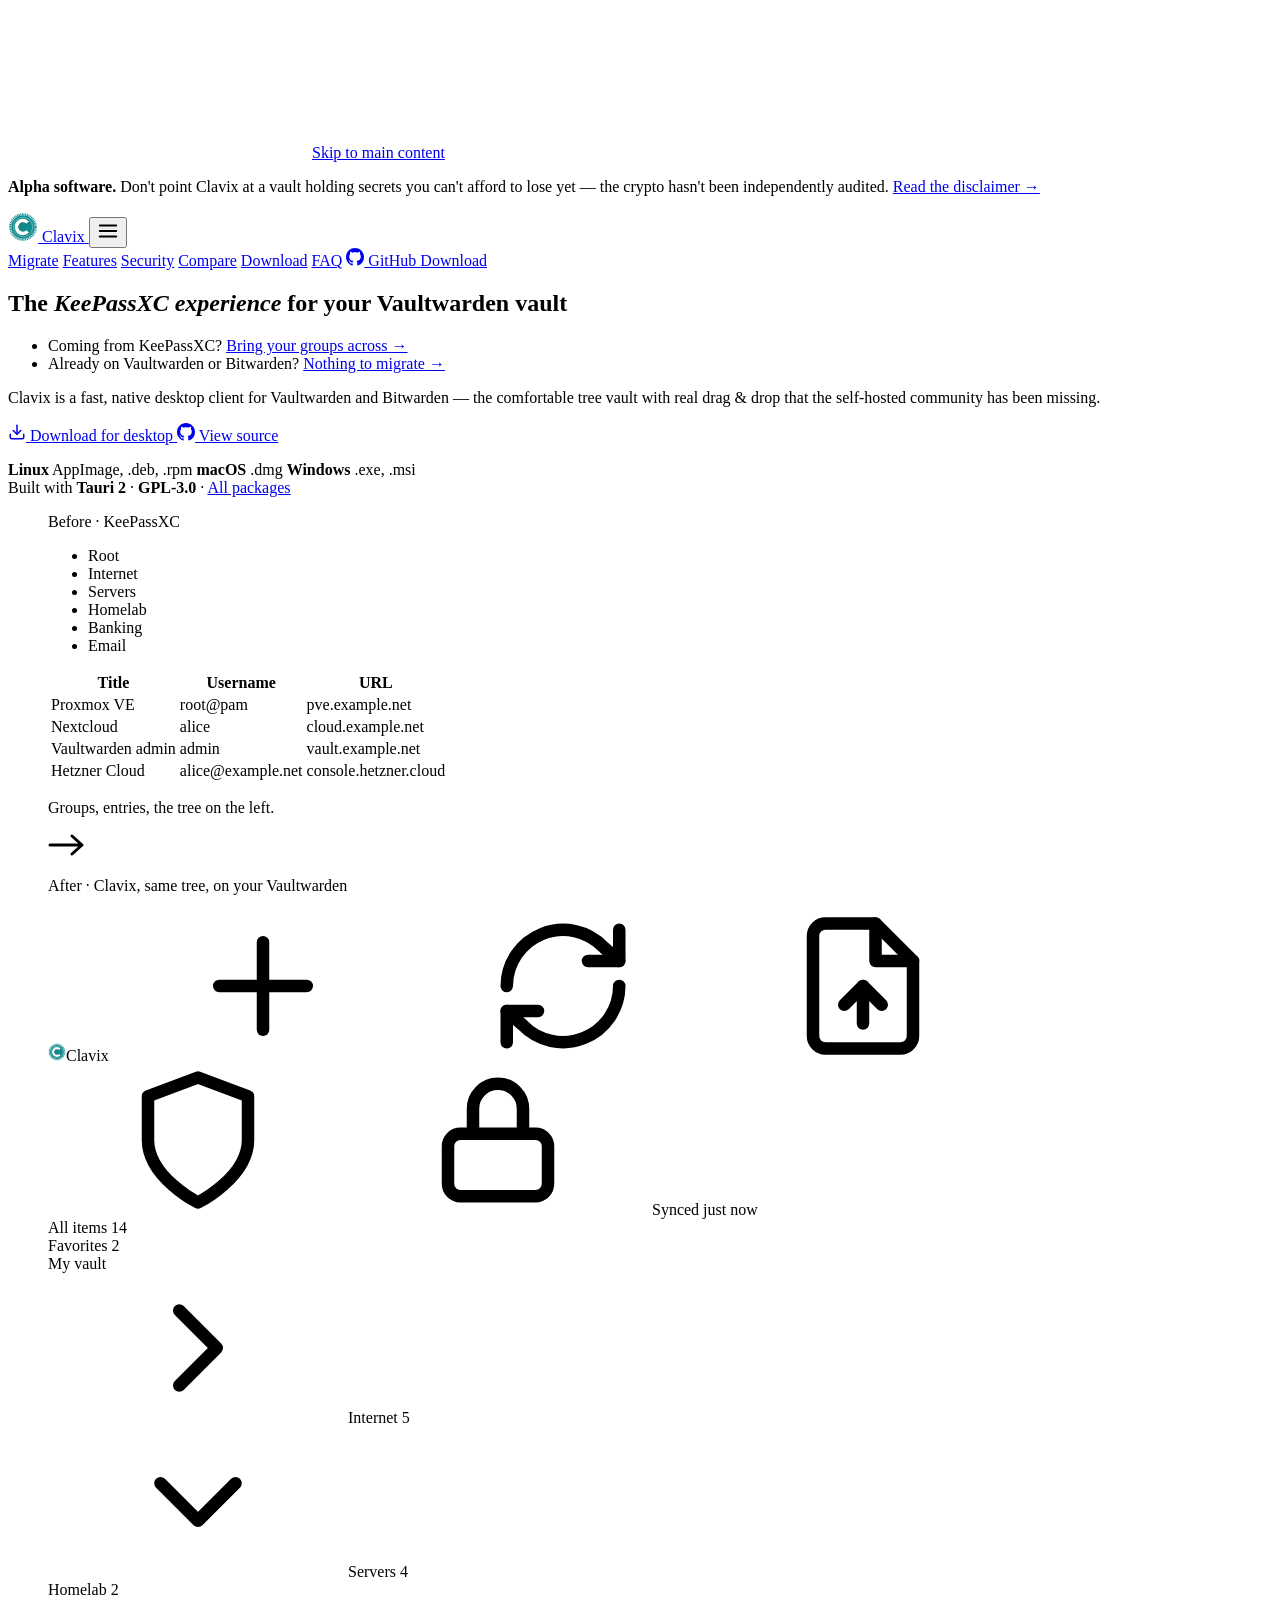
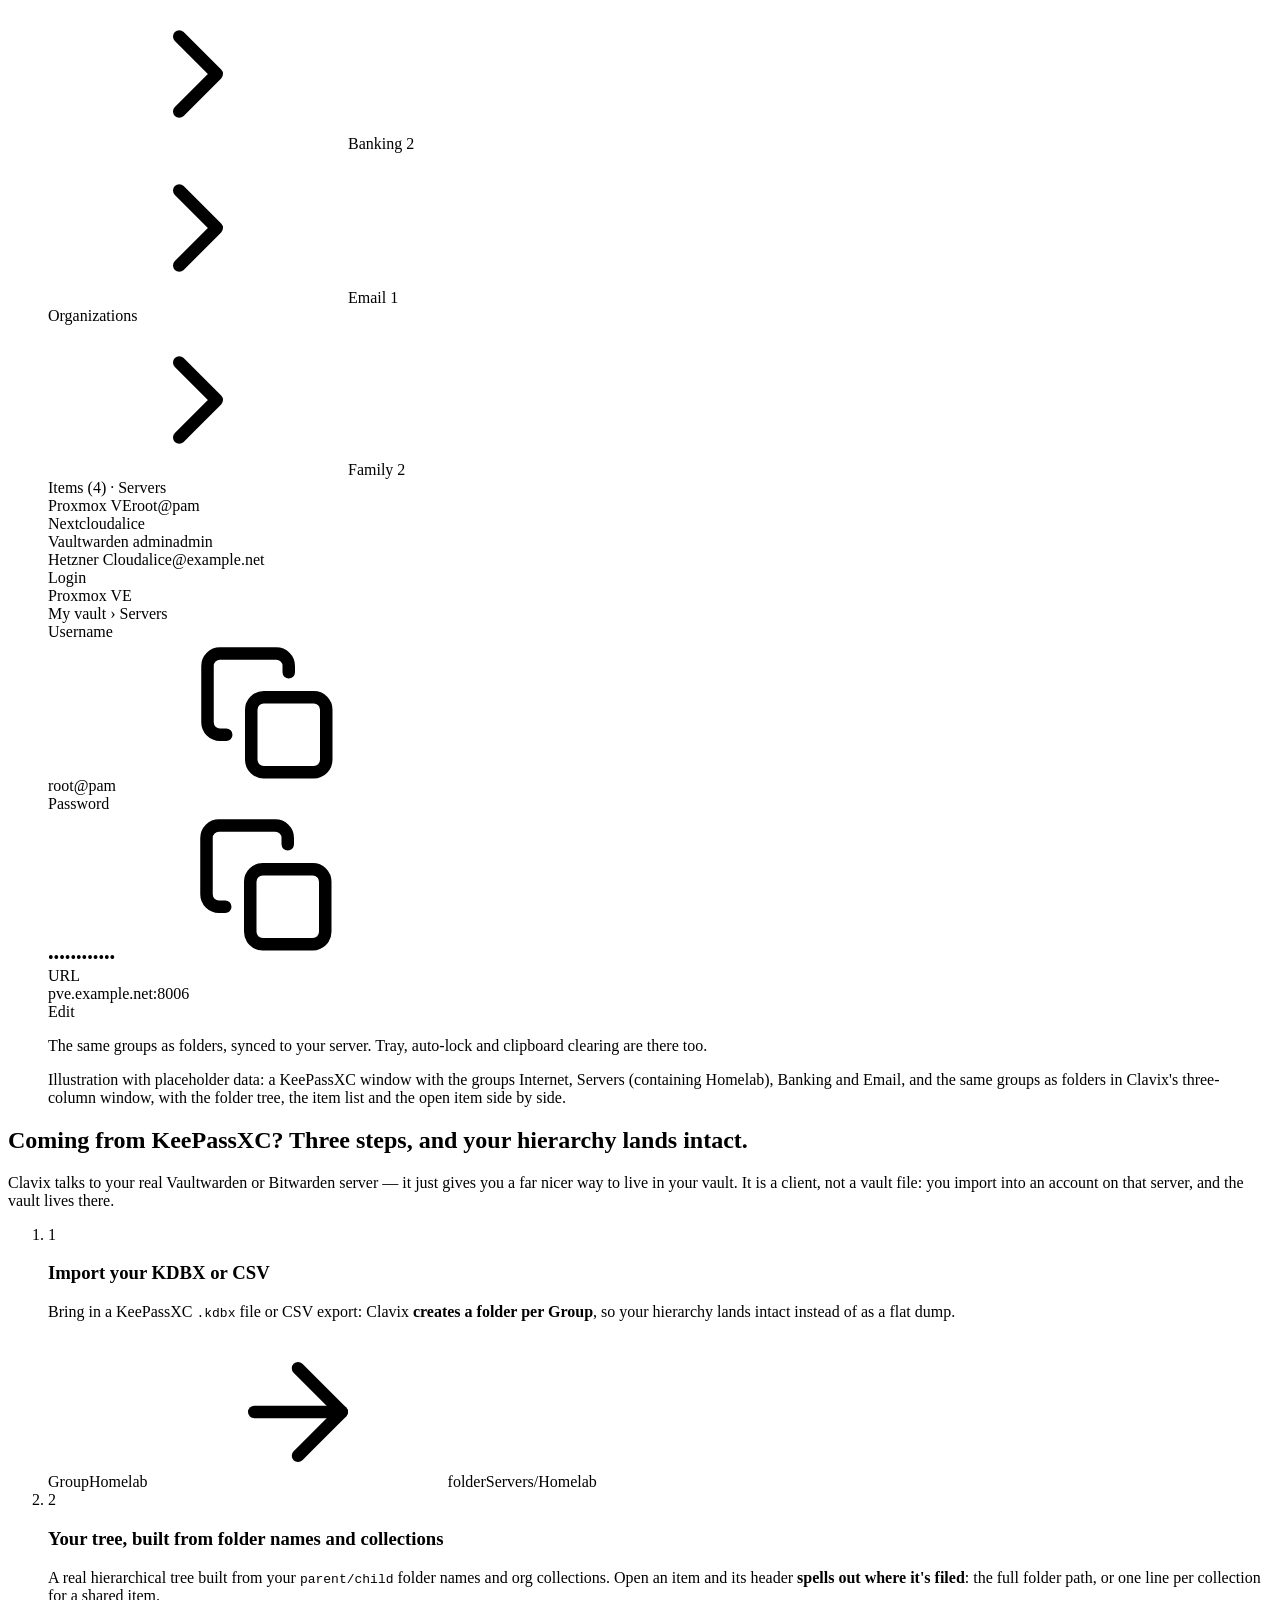
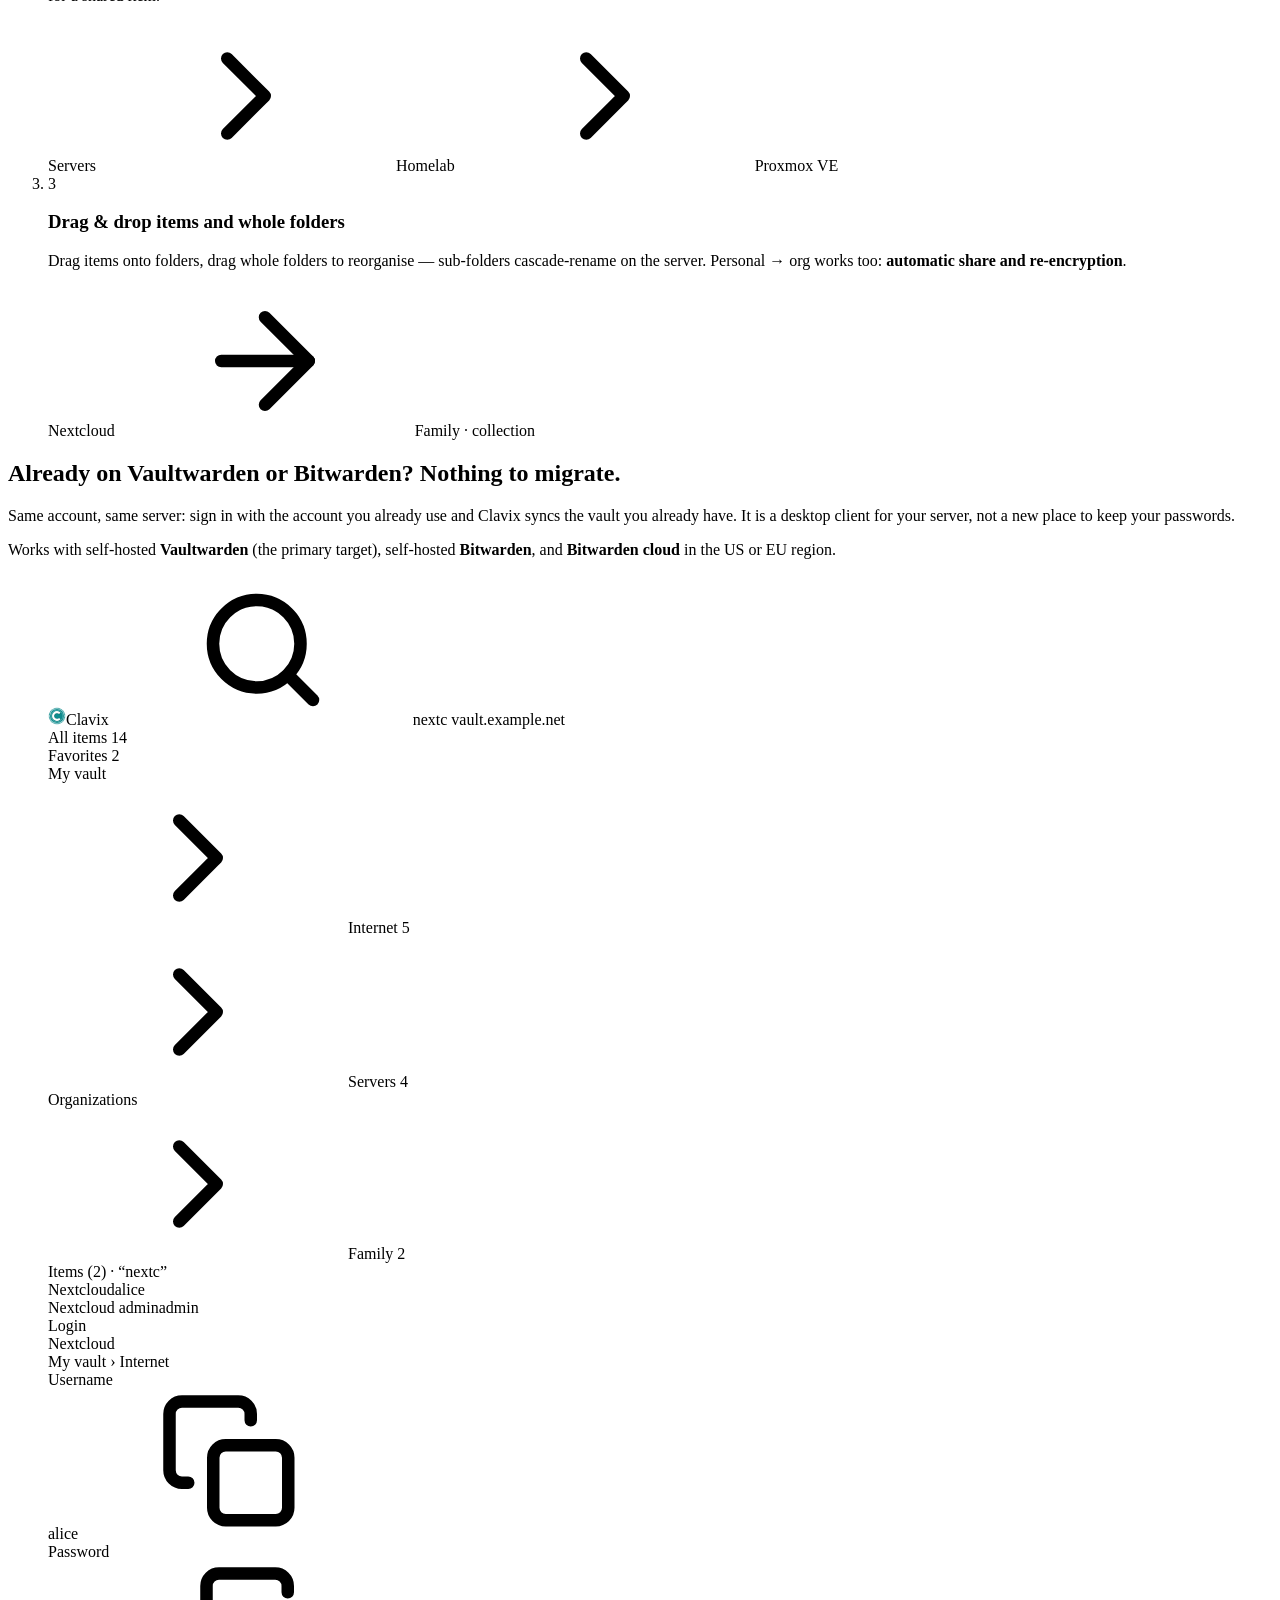
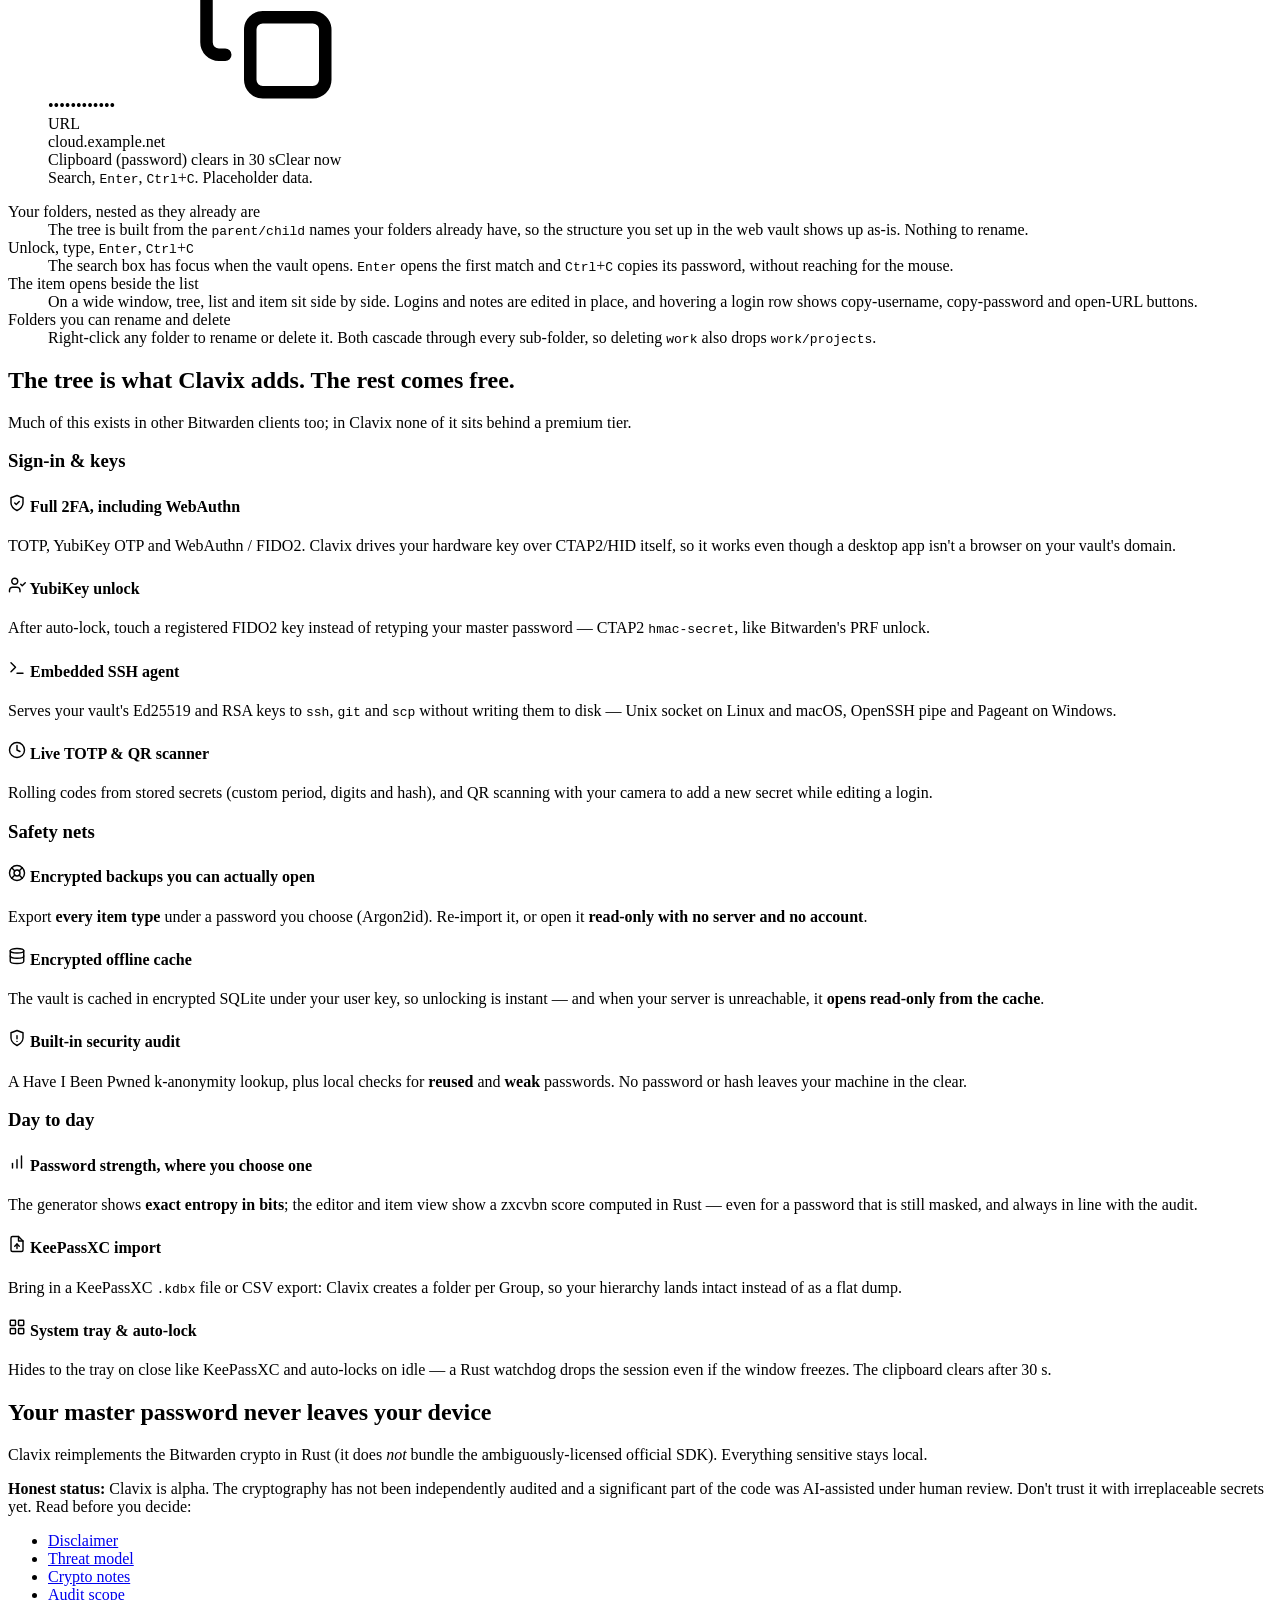
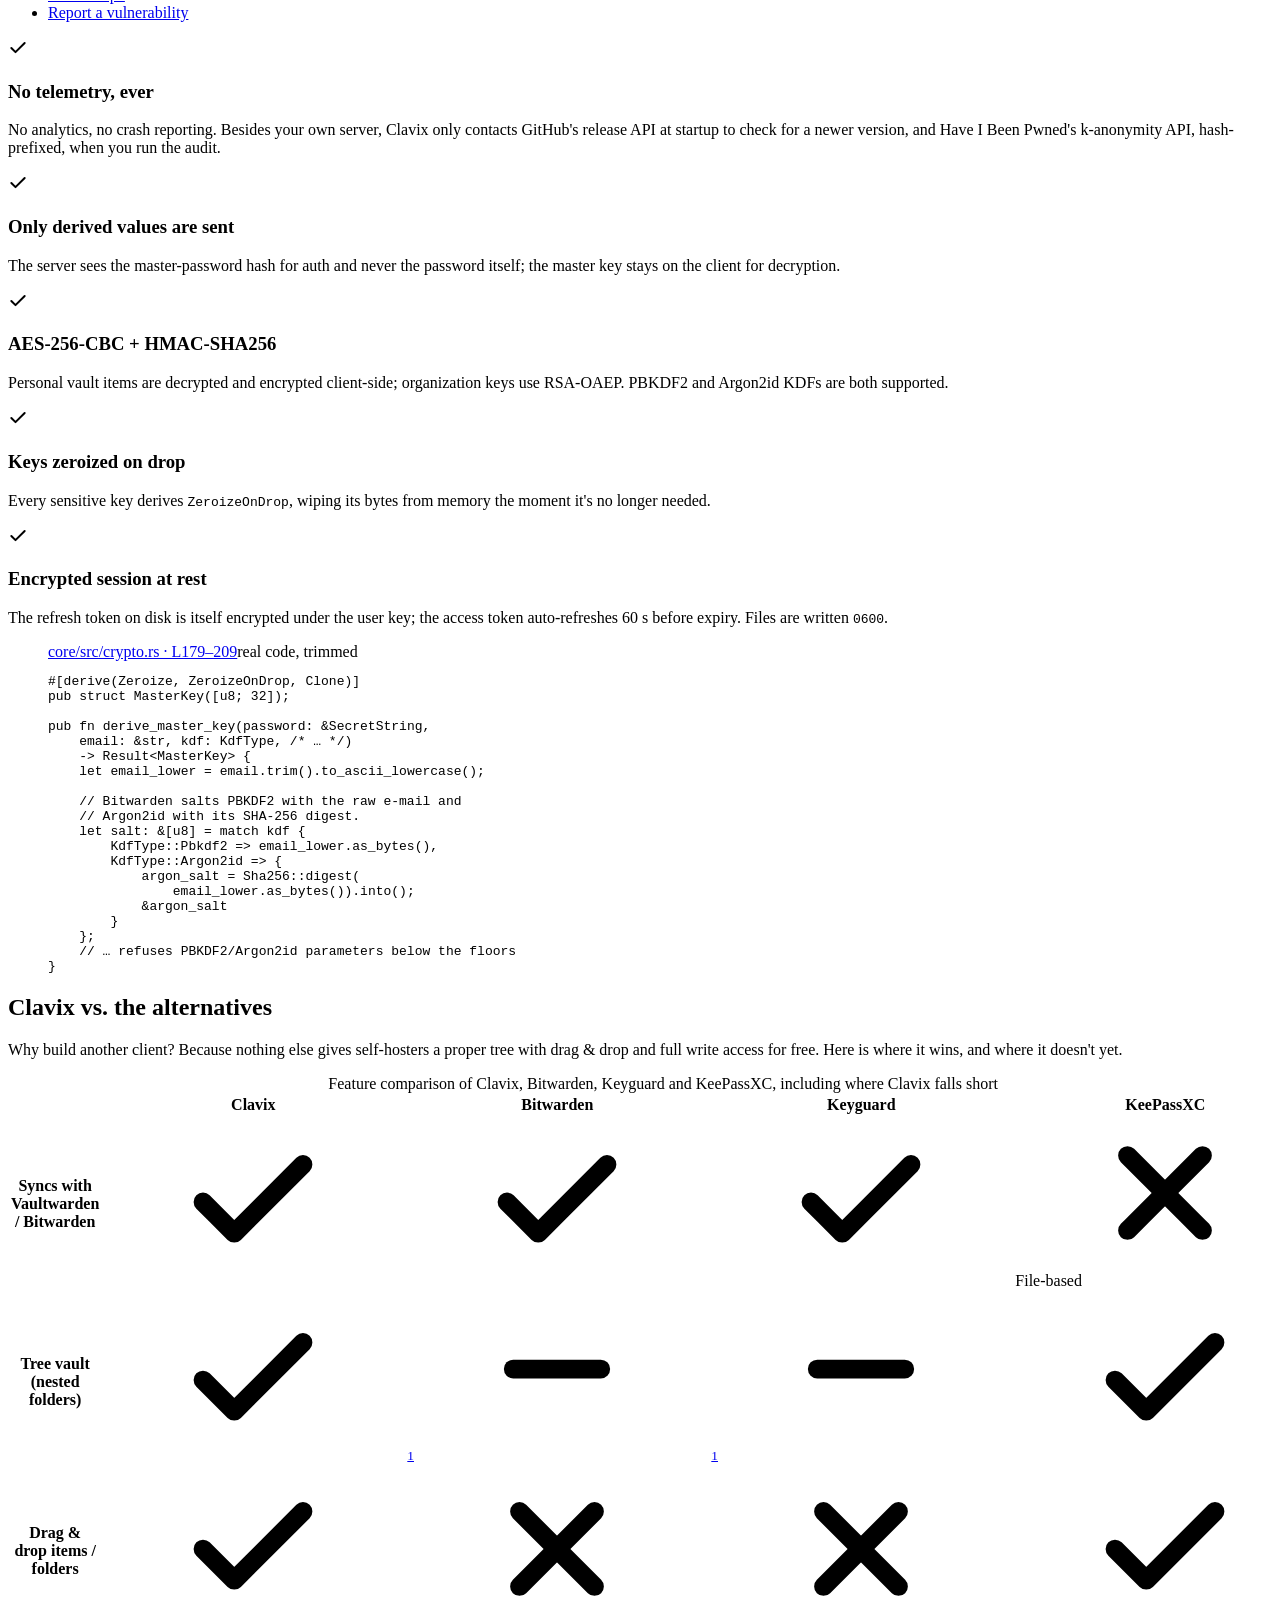
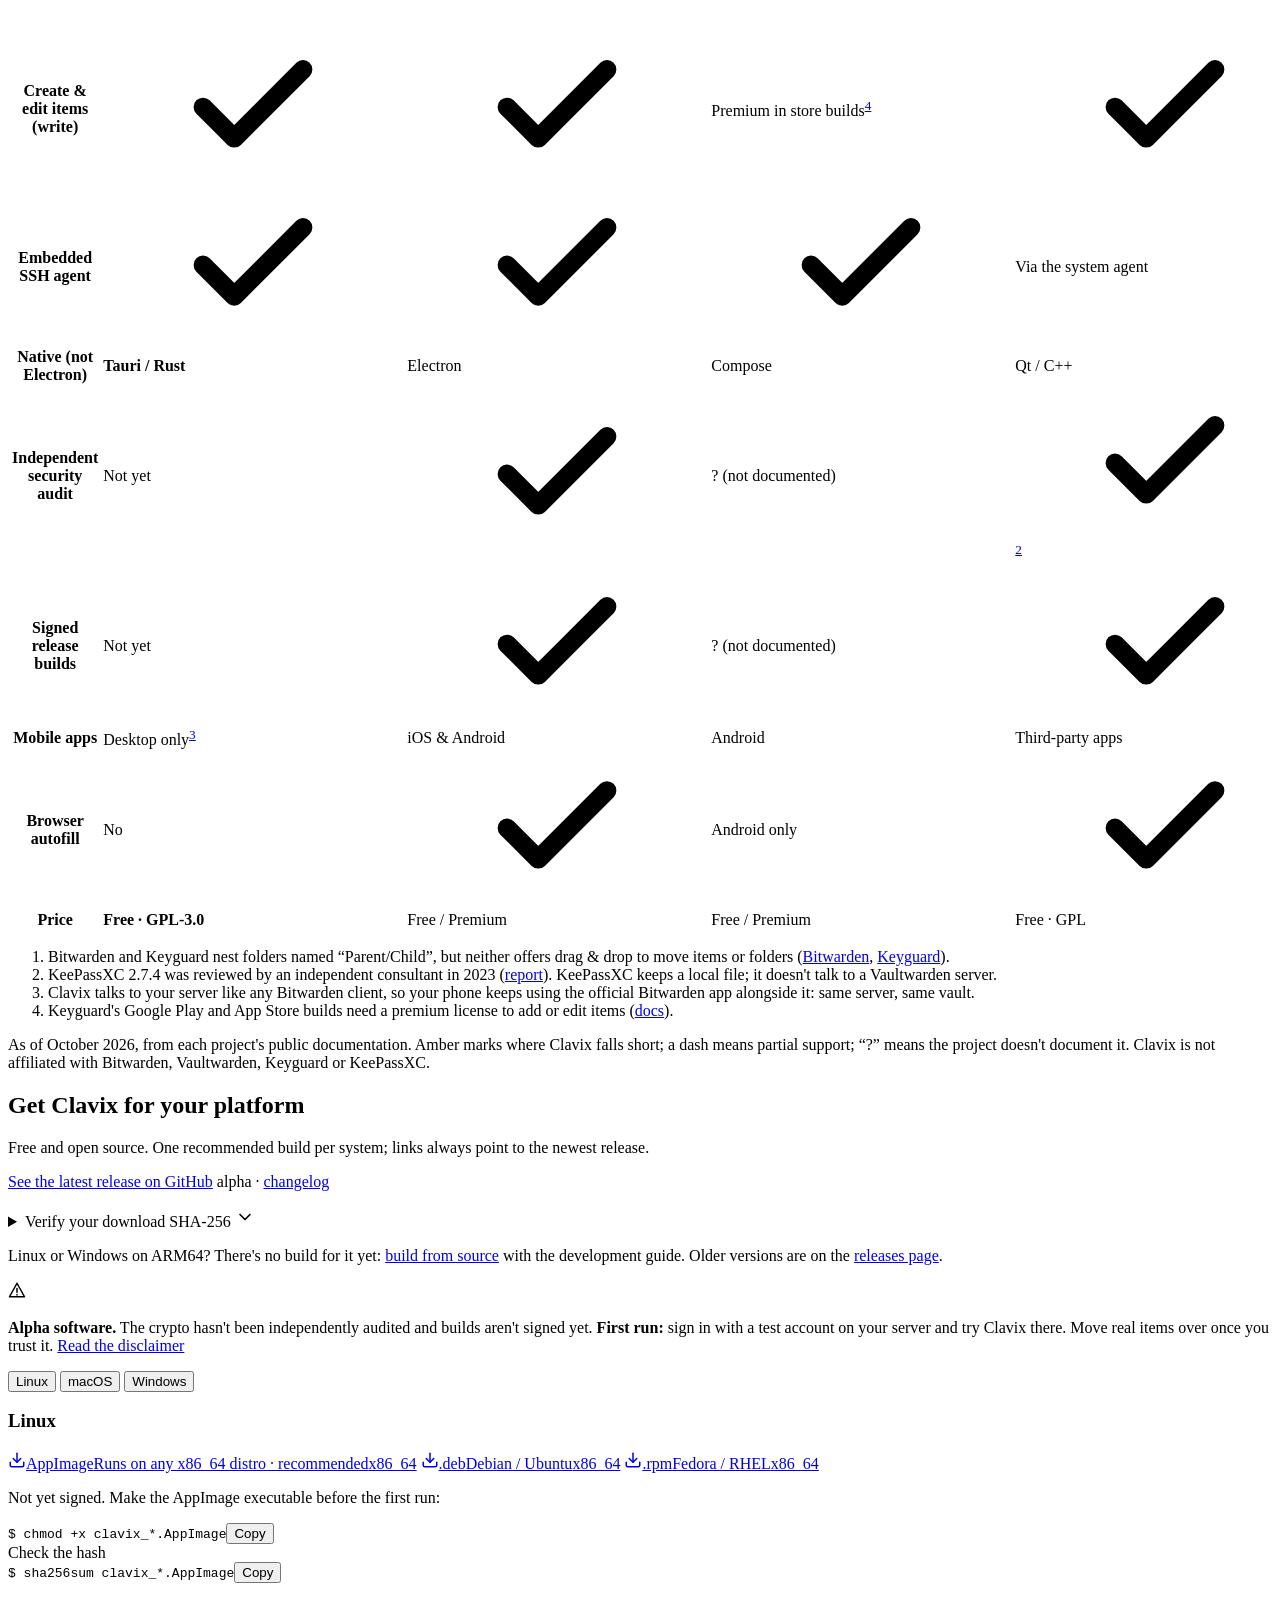
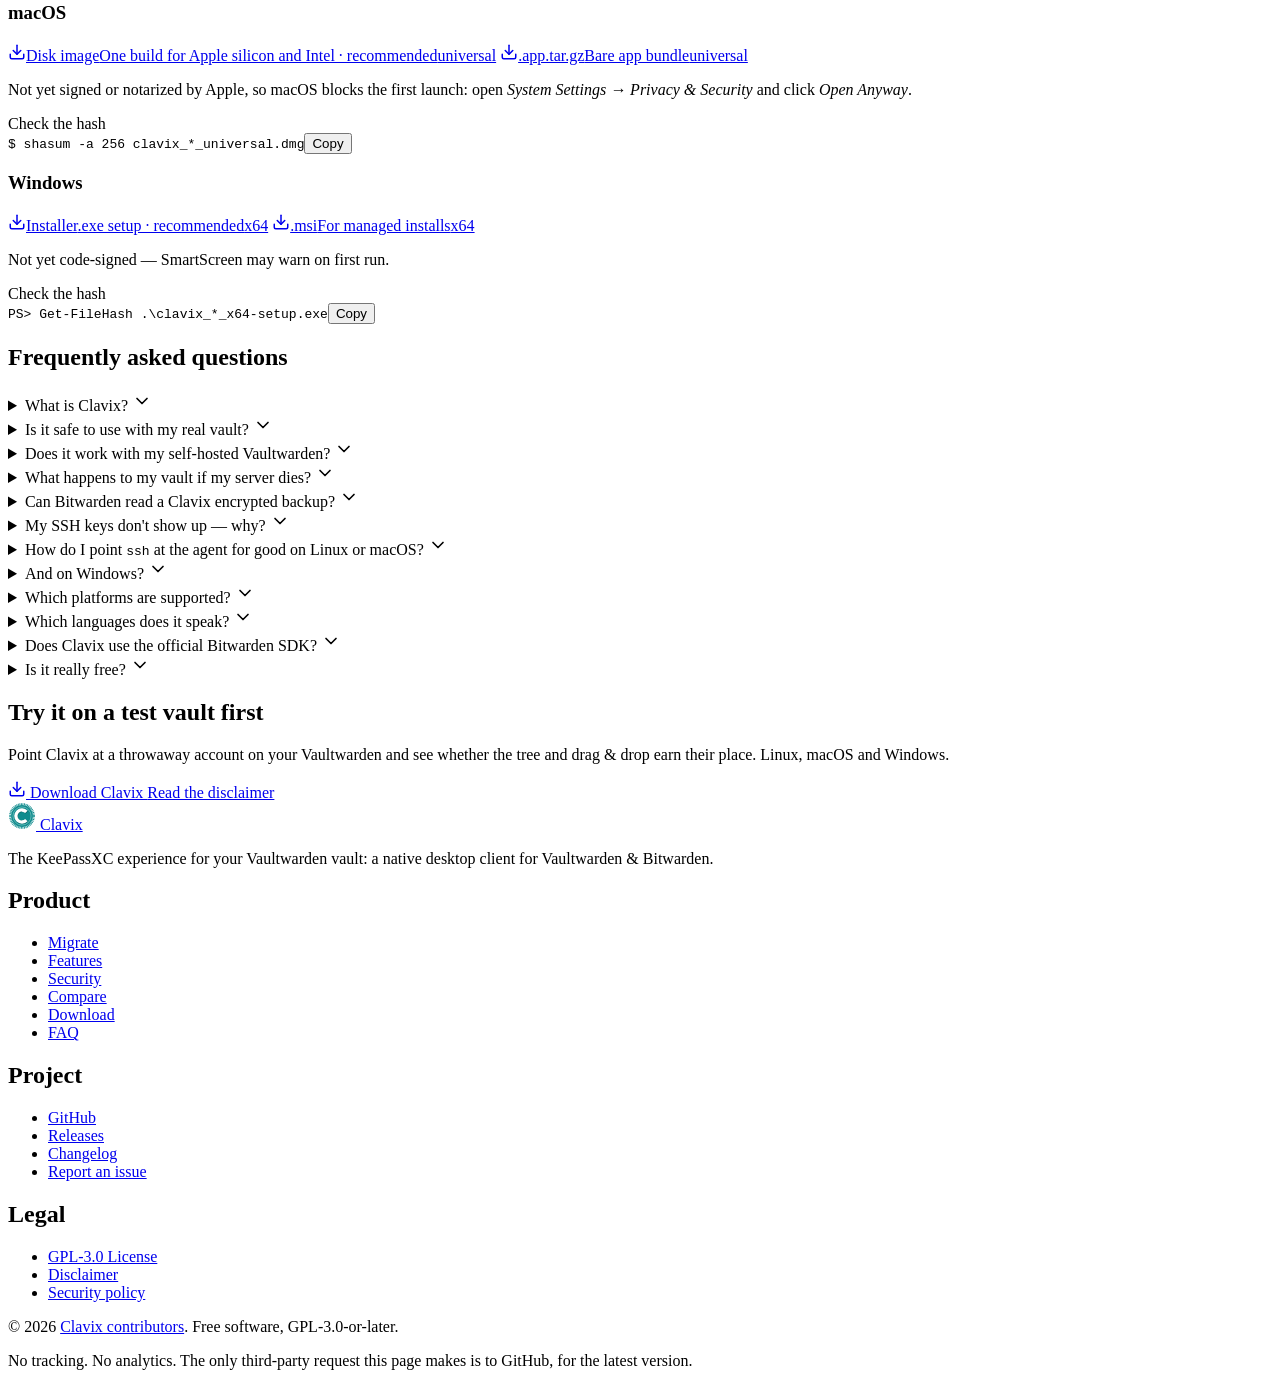
==== index.html @ d975cc9c "Point links to the clavix-org organization The repository moved from Upellift99 to clavix-org.  Co-A" ====
<!DOCTYPE html>
<html lang="en">
<head>
  <meta charset="UTF-8">
  <meta name="viewport" content="width=device-width, initial-scale=1.0">
  <title>Clavix — A modern desktop client for Vaultwarden &amp; Bitwarden</title>
  <meta name="description" content="Clavix is a fast, native desktop client for Vaultwarden and Bitwarden. A KeePassXC-style tree vault with drag &amp; drop, full WebAuthn/YubiKey 2FA, an embedded SSH agent, security audit and client-side encryption. Linux, macOS, Windows. Open source, GPL-3.0.">

  <!-- Open Graph -->
  <meta property="og:title" content="Clavix — The KeePassXC experience for your Vaultwarden vault">
  <meta property="og:description" content="Native desktop client for Vaultwarden &amp; Bitwarden: tree vault with drag &amp; drop, WebAuthn/YubiKey 2FA, embedded SSH agent, security audit. Client-side crypto, no telemetry.">
  <meta property="og:url" content="https://clavix.org">
  <meta property="og:type" content="website">
  <meta property="og:image" content="https://clavix.org/assets/social-card.png">
  <meta property="og:image:width" content="1200">
  <meta property="og:image:height" content="630">
  <meta property="og:image:alt" content="The Clavix seal and wordmark with the headline: the KeePassXC experience for your Vaultwarden vault">

  <!-- Twitter Card -->
  <meta name="twitter:card" content="summary_large_image">
  <meta name="twitter:title" content="Clavix — desktop client for Vaultwarden &amp; Bitwarden">
  <meta name="twitter:description" content="Tree vault with drag &amp; drop, WebAuthn/YubiKey 2FA, embedded SSH agent, security audit. Client-side crypto, no telemetry.">
  <meta name="twitter:image" content="https://clavix.org/assets/social-card.png">

  <link rel="icon" href="assets/favicon.svg" type="image/svg+xml">
  <link rel="canonical" href="https://clavix.org">
  <meta name="color-scheme" content="light dark">
  <meta name="theme-color" content="#f4f6f6" media="(prefers-color-scheme: light)">
  <meta name="theme-color" content="#171a1b" media="(prefers-color-scheme: dark)">
  <link rel="preload" href="assets/fonts/inter-latin.woff2" as="font" type="font/woff2" crossorigin>
  <link rel="stylesheet" href="css/style.css">
  <script>document.documentElement.classList.add('js');</script>
</head>
<body data-repo="clavix-org/clavix">
  <!-- Shared glyphs: the seal and the icon set, drawn once and reused. -->
  <svg class="sprite" aria-hidden="true" focusable="false">
    <symbol id="seal" viewBox="0 0 512 512"><circle cx="256" cy="256" r="218" fill="none" stroke="#0f8b8d" stroke-width="34" stroke-dasharray="17 11.6"/><circle cx="256" cy="256" r="200" fill="#0f8b8d"/><circle cx="256" cy="256" r="166" fill="none" stroke="#bfe9e4" stroke-width="8"/><path d="M336 182 A110 110 0 1 0 336 330" fill="none" stroke="#0b5c5e" stroke-width="60" transform="translate(7 8)"/><path d="M336 182 A110 110 0 1 0 336 330" fill="none" stroke="#fff" stroke-width="60"/></symbol>
    <symbol id="i-gh" viewBox="0 0 24 24"><path fill="currentColor" d="M12 0C5.37 0 0 5.37 0 12c0 5.31 3.435 9.795 8.205 11.385.6.105.825-.255.825-.57 0-.285-.015-1.23-.015-2.235-3.015.555-3.795-.735-4.035-1.41-.135-.345-.72-1.41-1.23-1.695-.42-.225-1.02-.78-.015-.795.945-.015 1.62.87 1.845 1.23 1.08 1.815 2.805 1.305 3.495.99.105-.78.42-1.305.765-1.605-2.67-.3-5.46-1.335-5.46-5.925 0-1.305.465-2.385 1.23-3.225-.12-.3-.54-1.53.12-3.18 0 0 1.005-.315 3.3 1.23.96-.27 1.98-.405 3-.405s2.04.135 3 .405c2.295-1.56 3.3-1.23 3.3-1.23.66 1.65.24 2.88.12 3.18.765.84 1.23 1.905 1.23 3.225 0 4.605-2.805 5.625-5.475 5.925.435.375.81 1.095.81 2.22 0 1.605-.015 2.895-.015 3.3 0 .315.225.69.825.57A12.02 12.02 0 0024 12c0-6.63-5.37-12-12-12z"/></symbol>
    <symbol id="i-dl" viewBox="0 0 24 24"><g fill="none" stroke="currentColor" stroke-width="2" stroke-linecap="round" stroke-linejoin="round"><path d="M21 15v4a2 2 0 0 1-2 2H5a2 2 0 0 1-2-2v-4"/><polyline points="7 10 12 15 17 10"/><line x1="12" y1="15" x2="12" y2="3"/></g></symbol>
    <symbol id="i-yes" viewBox="0 0 24 24"><polyline points="20 6 9 17 4 12" fill="none" stroke="currentColor" stroke-width="3" stroke-linecap="round" stroke-linejoin="round"/></symbol>
    <symbol id="i-no" viewBox="0 0 24 24"><g fill="none" stroke="currentColor" stroke-width="3" stroke-linecap="round"><line x1="18" y1="6" x2="6" y2="18"/><line x1="6" y1="6" x2="18" y2="18"/></g></symbol>
    <symbol id="i-part" viewBox="0 0 24 24"><line x1="5" y1="12" x2="19" y2="12" stroke="currentColor" stroke-width="3" stroke-linecap="round"/></symbol>
    <symbol id="i-chev" viewBox="0 0 24 24"><polyline points="6 9 12 15 18 9" fill="none" stroke="currentColor" stroke-width="2" stroke-linecap="round" stroke-linejoin="round"/></symbol>
    <symbol id="i-chev-r" viewBox="0 0 24 24"><polyline points="9 6 15 12 9 18" fill="none" stroke="currentColor" stroke-width="2" stroke-linecap="round" stroke-linejoin="round"/></symbol>
    <symbol id="i-arrow" viewBox="0 0 24 24"><g fill="none" stroke="currentColor" stroke-width="2" stroke-linecap="round" stroke-linejoin="round"><line x1="5" y1="12" x2="19" y2="12"/><polyline points="12 5 19 12 12 19"/></g></symbol>
    <symbol id="i-check" viewBox="0 0 24 24"><polyline points="20 6 9 17 4 12" fill="none" stroke="currentColor" stroke-width="2.4" stroke-linecap="round" stroke-linejoin="round"/></symbol>
    <symbol id="i-copy" viewBox="0 0 24 24"><g fill="none" stroke="currentColor" stroke-width="2" stroke-linecap="round" stroke-linejoin="round"><rect x="9" y="9" width="12" height="12" rx="2"/><path d="M5 15H4a2 2 0 0 1-2-2V4a2 2 0 0 1 2-2h9a2 2 0 0 1 2 2v1"/></g></symbol>
    <symbol id="i-plus" viewBox="0 0 24 24"><g fill="none" stroke="currentColor" stroke-width="2" stroke-linecap="round"><line x1="12" y1="5" x2="12" y2="19"/><line x1="5" y1="12" x2="19" y2="12"/></g></symbol>
    <symbol id="i-sync" viewBox="0 0 24 24"><g fill="none" stroke="currentColor" stroke-width="2" stroke-linecap="round" stroke-linejoin="round"><path d="M21 12a9 9 0 0 1-15.5 6.2L3 16"/><path d="M3 12a9 9 0 0 1 15.5-6.2L21 8"/><polyline points="21 3 21 8 16 8"/><polyline points="3 21 3 16 8 16"/></g></symbol>
    <symbol id="i-import" viewBox="0 0 24 24"><g fill="none" stroke="currentColor" stroke-width="2" stroke-linecap="round" stroke-linejoin="round"><path d="M14 2H6a2 2 0 0 0-2 2v16a2 2 0 0 0 2 2h12a2 2 0 0 0 2-2V8z"/><polyline points="14 2 14 8 20 8"/><line x1="12" y1="18" x2="12" y2="12"/><polyline points="9 15 12 12 15 15"/></g></symbol>
    <symbol id="i-shield" viewBox="0 0 24 24"><path d="M12 22s8-4 8-10V5l-8-3-8 3v7c0 6 8 10 8 10z" fill="none" stroke="currentColor" stroke-width="2" stroke-linejoin="round"/></symbol>
    <symbol id="i-lock" viewBox="0 0 24 24"><g fill="none" stroke="currentColor" stroke-width="2" stroke-linecap="round"><rect x="4" y="11" width="16" height="10" rx="2"/><path d="M8 11V7a4 4 0 0 1 8 0v4"/></g></symbol>
    <symbol id="i-search" viewBox="0 0 24 24"><g fill="none" stroke="currentColor" stroke-width="2" stroke-linecap="round"><circle cx="11" cy="11" r="7"/><line x1="20" y1="20" x2="16" y2="16"/></g></symbol>
    <symbol id="i-warn" viewBox="0 0 24 24"><g fill="none" stroke="currentColor" stroke-width="2" stroke-linecap="round" stroke-linejoin="round"><path d="M12 3 2 21h20L12 3z"/><path d="M12 10v5M12 18v.5"/></g></symbol>
  </svg>

  <a href="#main" class="skip-link">Skip to main content</a>

  <!-- Alpha notice -->
  <div class="alpha-bar">
    <p><strong>Alpha software.</strong> Don't point Clavix at a vault holding secrets you can't afford to lose yet —
    the crypto hasn't been independently audited. <a href="https://github.com/clavix-org/clavix/blob/master/DISCLAIMER.md" target="_blank" rel="noopener noreferrer">Read the disclaimer →</a></p>
  </div>

  <!-- Header -->
  <header class="header">
    <nav class="container nav" aria-label="Primary">
      <a href="#" class="logo" aria-label="Clavix home">
        <svg class="seal" width="30" height="30" aria-hidden="true"><use href="#seal"/></svg>
        <span class="wordmark">Clavix</span>
      </a>
      <button class="nav-toggle" aria-label="Toggle navigation" aria-expanded="false" aria-controls="nav-links">
        <svg width="22" height="22" viewBox="0 0 24 24" fill="none" stroke="currentColor" stroke-width="2" stroke-linecap="round" aria-hidden="true"><line x1="3" y1="6" x2="21" y2="6"/><line x1="3" y1="12" x2="21" y2="12"/><line x1="3" y1="18" x2="21" y2="18"/></svg>
      </button>
      <div class="nav-links" id="nav-links">
        <a href="#migrate">Migrate</a>
        <a href="#features">Features</a>
        <a href="#security">Security</a>
        <a href="#compare">Compare</a>
        <a href="#download">Download</a>
        <a href="#faq">FAQ</a>
        <a href="https://github.com/clavix-org/clavix" class="nav-gh" target="_blank" rel="noopener noreferrer">
          <svg width="18" height="18" aria-hidden="true"><use href="#i-gh"/></svg> GitHub
        </a>
        <a href="#download" class="btn btn-primary btn-sm">Download</a>
      </div>
    </nav>
  </header>

  <main id="main">
    <!-- Hero -->
    <section class="hero" id="hero" aria-labelledby="hero-title">
      <div class="container">
        <div class="hero-grid">
          <div class="hero-copy">
            <h1 id="hero-title">The <em>KeePassXC experience</em> for your Vaultwarden vault</h1>
            <ul class="doors">
              <li><span>Coming from KeePassXC?</span> <a href="#migrate">Bring your groups across →</a></li>
              <li><span>Already on Vaultwarden or Bitwarden?</span> <a href="#vaultwarden">Nothing to migrate →</a></li>
            </ul>
          </div>
          <div class="hero-side">
            <p class="hero-lead">Clavix is a fast, native desktop client for Vaultwarden and Bitwarden — the comfortable tree vault with real drag &amp; drop that the self-hosted community has been missing.</p>
            <div class="actions">
              <a href="#download" class="btn btn-primary btn-lg" id="hero-dl">
                <svg width="18" height="18" aria-hidden="true"><use href="#i-dl"/></svg>
                <span id="hero-dl-label">Download for desktop</span><small id="hero-dl-pkg" hidden></small>
              </a>
              <a href="https://github.com/clavix-org/clavix" class="btn btn-secondary btn-lg" target="_blank" rel="noopener noreferrer">
                <svg width="18" height="18" aria-hidden="true"><use href="#i-gh"/></svg>
                View source
              </a>
            </div>
            <p class="hero-meta"><span><b>Linux</b> AppImage, .deb, .rpm</span> <span><b>macOS</b> .dmg</span> <span><b>Windows</b> .exe, .msi</span><br>Built with <b>Tauri 2</b> · <b>GPL-3.0</b> · <a href="#download">All packages</a></p>
          </div>
        </div>

        <figure class="pair">
          <div class="pair-side">
            <p class="pair-label" aria-hidden="true">Before · KeePassXC</p>
            <div class="win kp" aria-hidden="true">
              <div class="kp-bar"><i></i><i></i><i></i><b></b><i></i><i></i><i></i><b></b><i></i></div>
              <div class="kp-body">
                <ul class="kp-groups">
                  <li><i class="kp-fold"></i>Root</li>
                  <li class="d1"><i class="kp-fold"></i>Internet</li>
                  <li class="d1 on"><i class="kp-fold"></i>Servers</li>
                  <li class="d2"><i class="kp-fold"></i>Homelab</li>
                  <li class="d1"><i class="kp-fold"></i>Banking</li>
                  <li class="d1"><i class="kp-fold"></i>Email</li>
                </ul>
                <table class="kp-table">
                  <thead><tr><th>Title</th><th>Username</th><th class="kp-url">URL</th></tr></thead>
                  <tbody>
                    <tr class="on"><td>Proxmox VE</td><td>root@pam</td><td class="kp-url">pve.example.net</td></tr>
                    <tr><td>Nextcloud</td><td>alice</td><td class="kp-url">cloud.example.net</td></tr>
                    <tr><td>Vaultwarden admin</td><td>admin</td><td class="kp-url">vault.example.net</td></tr>
                    <tr><td>Hetzner Cloud</td><td>alice@example.net</td><td class="kp-url">console.hetzner.cloud</td></tr>
                  </tbody>
                </table>
              </div>
            </div>
            <p class="pair-cap" aria-hidden="true">Groups, entries, the tree on the left.</p>
          </div>

          <div class="pair-arrow" aria-hidden="true"><svg width="40" height="24" viewBox="0 0 40 24"><path d="M2 12h32M24 3l10 9-10 9" fill="none" stroke="currentColor" stroke-width="3" stroke-linecap="round" stroke-linejoin="round"/></svg></div>

          <div class="pair-side">
            <p class="pair-label is-after" aria-hidden="true">After · Clavix, same tree, on your Vaultwarden</p>
            <div class="win cx" aria-hidden="true">
              <div class="cx-bar">
                <span class="cx-brand"><svg class="seal" width="18" height="18"><use href="#seal"/></svg>Clavix</span>
                <span class="cx-tools"><svg><use href="#i-plus"/></svg><svg><use href="#i-sync"/></svg><svg><use href="#i-import"/></svg><svg><use href="#i-shield"/></svg><svg><use href="#i-lock"/></svg></span>
                <span class="cx-sync"><i></i>Synced just now</span>
              </div>
              <div class="cx-cols">
                <div class="cx-tree">
                  <div class="n">All items <span>14</span></div>
                  <div class="n">Favorites <span>2</span></div>
                  <div class="sec">My vault</div>
                  <div class="n d1"><svg class="car"><use href="#i-chev-r"/></svg>Internet <span>5</span></div>
                  <div class="n d1 on"><svg class="car"><use href="#i-chev"/></svg>Servers <span>4</span></div>
                  <div class="n d2">Homelab <span>2</span></div>
                  <div class="n d1"><svg class="car"><use href="#i-chev-r"/></svg>Banking <span>2</span></div>
                  <div class="n d1"><svg class="car"><use href="#i-chev-r"/></svg>Email <span>1</span></div>
                  <div class="sec">Organizations</div>
                  <div class="n d1"><svg class="car"><use href="#i-chev-r"/></svg>Family <span>2</span></div>
                </div>
                <div class="cx-list">
                  <div class="cx-lh">Items <span>(4) · Servers</span></div>
                  <div class="row on"><span>Proxmox VE</span><span class="data">root@pam</span></div>
                  <div class="row"><span>Nextcloud</span><span class="data">alice</span></div>
                  <div class="row"><span>Vaultwarden admin</span><span class="data">admin</span></div>
                  <div class="row"><span>Hetzner Cloud</span><span class="data">alice@example.net</span></div>
                </div>
                <div class="cx-det">
                  <span class="badge">Login</span>
                  <div class="cx-title">Proxmox VE</div>
                  <div class="cx-path">My vault › Servers</div>
                  <div class="k">Username</div><div class="v data">root@pam <svg><use href="#i-copy"/></svg></div>
                  <div class="k">Password</div><div class="v data">•••••••••••• <svg><use href="#i-copy"/></svg></div>
                  <div class="k">URL</div><div class="v data">pve.example.net:8006</div>
                  <span class="cx-edit">Edit</span>
                </div>
              </div>
            </div>
            <p class="pair-cap" aria-hidden="true">The same groups as folders, synced to your server. Tray, auto-lock and clipboard clearing are there too.</p>
          </div>
          <figcaption class="visually-hidden">Illustration with placeholder data: a KeePassXC window with the groups Internet, Servers (containing Homelab), Banking and Email, and the same groups as folders in Clavix's three-column window, with the folder tree, the item list and the open item side by side.</figcaption>
        </figure>

      </div>
    </section>

    <!-- Moving from KeePassXC -->
    <section class="migrate" id="migrate" aria-labelledby="migrate-title">
      <div class="container">
        <div class="section-head">
          <h2 id="migrate-title">Coming from KeePassXC? Three steps, and your hierarchy lands intact.</h2>
          <p class="section-sub">Clavix talks to your real Vaultwarden or Bitwarden server — it just gives you a far nicer way to live in your vault. It is a client, not a vault file: you import into an account on that server, and the vault lives there.</p>
        </div>
        <ol class="steps">
          <li class="step">
            <span class="num" aria-hidden="true">1</span>
            <h3>Import your KDBX or CSV</h3>
            <p>Bring in a KeePassXC <code>.kdbx</code> file or CSV export: Clavix <strong>creates a folder per Group</strong>, so your hierarchy lands intact instead of as a flat dump.</p>
            <div class="vis" aria-hidden="true"><span class="vis-k">Group</span><span class="chip">Homelab</span><svg class="to"><use href="#i-arrow"/></svg><span class="vis-k">folder</span><span class="chip">Servers/Homelab</span></div>
          </li>
          <li class="step">
            <span class="num" aria-hidden="true">2</span>
            <h3>Your tree, built from folder names and collections</h3>
            <p>A real hierarchical tree built from your <code>parent/child</code> folder names and org collections. Open an item and its header <strong>spells out where it's filed</strong>: the full folder path, or one line per collection for a shared item.</p>
            <div class="vis" aria-hidden="true"><span class="pill">Servers</span><svg class="to"><use href="#i-chev-r"/></svg><span class="pill">Homelab</span><svg class="to"><use href="#i-chev-r"/></svg><span>Proxmox VE</span></div>
          </li>
          <li class="step">
            <span class="num" aria-hidden="true">3</span>
            <h3>Drag &amp; drop items and whole folders</h3>
            <p>Drag items onto folders, drag whole folders to reorganise — sub-folders cascade-rename on the server. Personal → org works too: <strong>automatic share and re-encryption</strong>.</p>
            <div class="vis" aria-hidden="true"><span class="drag">Nextcloud</span><svg class="to"><use href="#i-arrow"/></svg><span class="org">Family · collection</span></div>
          </li>
        </ol>
      </div>
    </section>

    <!-- Already on Vaultwarden / Bitwarden -->
    <section class="vw" id="vaultwarden" aria-labelledby="vw-title">
      <div class="container">
        <div class="vw-grid">
          <div class="vw-copy">
            <h2 id="vw-title">Already on Vaultwarden or Bitwarden? Nothing to migrate.</h2>
            <p class="section-sub">Same account, same server: sign in with the account you already use and Clavix syncs the vault you already have. It is a desktop client for your server, not a new place to keep your passwords.</p>
            <p class="vw-servers">Works with self-hosted <strong>Vaultwarden</strong> (the primary target), self-hosted <strong>Bitwarden</strong>, and <strong>Bitwarden cloud</strong> in the US or EU region.</p>
          </div>
          <figure class="vw-demo">
            <div class="win cx cx-keys" aria-hidden="true">
              <div class="cx-bar">
                <span class="cx-brand"><svg class="seal" width="18" height="18"><use href="#seal"/></svg>Clavix</span>
                <span class="cx-search"><svg><use href="#i-search"/></svg>nextc<i class="caret"></i></span>
                <span class="cx-sync"><i></i>vault.example.net</span>
              </div>
              <div class="cx-cols">
                <div class="cx-tree">
                  <div class="n on">All items <span>14</span></div>
                  <div class="n">Favorites <span>2</span></div>
                  <div class="sec">My vault</div>
                  <div class="n d1"><svg class="car"><use href="#i-chev-r"/></svg>Internet <span>5</span></div>
                  <div class="n d1"><svg class="car"><use href="#i-chev-r"/></svg>Servers <span>4</span></div>
                  <div class="sec">Organizations</div>
                  <div class="n d1"><svg class="car"><use href="#i-chev-r"/></svg>Family <span>2</span></div>
                </div>
                <div class="cx-list">
                  <div class="cx-lh">Items <span>(2) · “nextc”</span></div>
                  <div class="row on"><span>Nextcloud</span><span class="data">alice</span></div>
                  <div class="row"><span>Nextcloud admin</span><span class="data">admin</span></div>
                </div>
                <div class="cx-det">
                  <span class="badge">Login</span>
                  <div class="cx-title">Nextcloud</div>
                  <div class="cx-path">My vault › Internet</div>
                  <div class="k">Username</div><div class="v data">alice <svg><use href="#i-copy"/></svg></div>
                  <div class="k">Password</div><div class="v data">•••••••••••• <svg><use href="#i-copy"/></svg></div>
                  <div class="k">URL</div><div class="v data">cloud.example.net</div>
                </div>
              </div>
              <div class="cx-toast"><span>Clipboard (password) clears in 30 s</span><span class="cx-toast-btn">Clear now</span></div>
            </div>
            <figcaption>Search, <kbd>Enter</kbd>, <kbd>Ctrl</kbd>+<kbd>C</kbd>. Placeholder data.</figcaption>
          </figure>
        </div>
        <dl class="vw-list">
          <div><dt>Your folders, nested as they already are</dt><dd>The tree is built from the <code>parent/child</code> names your folders already have, so the structure you set up in the web vault shows up as-is. Nothing to rename.</dd></div>
          <div><dt>Unlock, type, <kbd>Enter</kbd>, <kbd>Ctrl</kbd>+<kbd>C</kbd></dt><dd>The search box has focus when the vault opens. <kbd>Enter</kbd> opens the first match and <kbd>Ctrl</kbd>+<kbd>C</kbd> copies its password, without reaching for the mouse.</dd></div>
          <div><dt>The item opens beside the list</dt><dd>On a wide window, tree, list and item sit side by side. Logins and notes are edited in place, and hovering a login row shows copy-username, copy-password and open-URL buttons.</dd></div>
          <div><dt>Folders you can rename and delete</dt><dd>Right-click any folder to rename or delete it. Both cascade through every sub-folder, so deleting <code>work</code> also drops <code>work/projects</code>.</dd></div>
        </dl>
      </div>
    </section>

    <!-- Features -->
    <section class="features" id="features" aria-labelledby="features-title">
      <div class="container">
        <div class="section-head">
          <h2 id="features-title">The tree is what Clavix adds. The rest comes free.</h2>
          <p class="section-sub">Much of this exists in other Bitwarden clients too; in Clavix none of it sits behind a premium tier.</p>
        </div>
        <div class="fgroups">
          <div class="fgroup">
            <h3>Sign-in &amp; keys</h3>
            <div class="fitem">
              <h4><svg width="18" height="18" viewBox="0 0 24 24" fill="none" stroke="currentColor" stroke-width="1.9" stroke-linecap="round" stroke-linejoin="round" aria-hidden="true"><path d="M12 22s8-4 8-10V5l-8-3-8 3v7c0 6 8 10 8 10z"/><path d="M9 12l2 2 4-4"/></svg> Full 2FA, including WebAuthn</h4>
              <p>TOTP, YubiKey OTP and WebAuthn / FIDO2. Clavix drives your hardware key over CTAP2/HID itself, so it works even though a desktop app isn't a browser on your vault's domain.</p>
            </div>
            <div class="fitem">
              <h4><svg width="18" height="18" viewBox="0 0 24 24" fill="none" stroke="currentColor" stroke-width="1.9" stroke-linecap="round" stroke-linejoin="round" aria-hidden="true"><path d="M16 21v-2a4 4 0 0 0-4-4H6a4 4 0 0 0-4 4v2"/><circle cx="9" cy="7" r="4"/><path d="m17 11 2 2 4-4"/></svg> YubiKey unlock</h4>
              <p>After auto-lock, touch a registered FIDO2 key instead of retyping your master password — CTAP2 <code>hmac-secret</code>, like Bitwarden's PRF unlock.</p>
            </div>
            <div class="fitem">
              <h4><svg width="18" height="18" viewBox="0 0 24 24" fill="none" stroke="currentColor" stroke-width="1.9" stroke-linecap="round" stroke-linejoin="round" aria-hidden="true"><polyline points="4 17 10 11 4 5"/><line x1="12" y1="19" x2="20" y2="19"/></svg> Embedded SSH agent</h4>
              <p>Serves your vault's Ed25519 and RSA keys to <code>ssh</code>, <code>git</code> and <code>scp</code> without writing them to disk — Unix socket on Linux and macOS, OpenSSH pipe and Pageant on Windows.</p>
            </div>
            <div class="fitem">
              <h4><svg width="18" height="18" viewBox="0 0 24 24" fill="none" stroke="currentColor" stroke-width="1.9" stroke-linecap="round" stroke-linejoin="round" aria-hidden="true"><circle cx="12" cy="12" r="10"/><path d="M12 6v6l4 2"/></svg> Live TOTP &amp; QR scanner</h4>
              <p>Rolling codes from stored secrets (custom period, digits and hash), and QR scanning with your camera to add a new secret while editing a login.</p>
            </div>
          </div>

          <div class="fgroup">
            <h3>Safety nets</h3>
            <div class="fitem">
              <h4><svg width="18" height="18" viewBox="0 0 24 24" fill="none" stroke="currentColor" stroke-width="1.9" stroke-linecap="round" stroke-linejoin="round" aria-hidden="true"><circle cx="12" cy="12" r="10"/><circle cx="12" cy="12" r="4"/><line x1="4.9" y1="4.9" x2="9.2" y2="9.2"/><line x1="14.8" y1="14.8" x2="19.1" y2="19.1"/><line x1="14.8" y1="9.2" x2="19.1" y2="4.9"/><line x1="4.9" y1="19.1" x2="9.2" y2="14.8"/></svg> Encrypted backups you can actually open</h4>
              <p>Export <strong>every item type</strong> under a password you choose (Argon2id). Re-import it, or open it <strong>read-only with no server and no account</strong>.</p>
            </div>
            <div class="fitem">
              <h4><svg width="18" height="18" viewBox="0 0 24 24" fill="none" stroke="currentColor" stroke-width="1.9" stroke-linecap="round" stroke-linejoin="round" aria-hidden="true"><ellipse cx="12" cy="5" rx="9" ry="3"/><path d="M21 12c0 1.66-4 3-9 3s-9-1.34-9-3"/><path d="M3 5v14c0 1.66 4 3 9 3s9-1.34 9-3V5"/></svg> Encrypted offline cache</h4>
              <p>The vault is cached in encrypted SQLite under your user key, so unlocking is instant — and when your server is unreachable, it <strong>opens read-only from the cache</strong>.</p>
            </div>
            <div class="fitem">
              <h4><svg width="18" height="18" viewBox="0 0 24 24" fill="none" stroke="currentColor" stroke-width="1.9" stroke-linecap="round" stroke-linejoin="round" aria-hidden="true"><path d="M12 22s8-4 8-10V5l-8-3-8 3v7c0 6 8 10 8 10z"/><line x1="12" y1="9" x2="12" y2="13"/><line x1="12" y1="16.5" x2="12.01" y2="16.5"/></svg> Built-in security audit</h4>
              <p>A Have I Been Pwned k-anonymity lookup, plus local checks for <strong>reused</strong> and <strong>weak</strong> passwords. No password or hash leaves your machine in the clear.</p>
            </div>
          </div>

          <div class="fgroup">
            <h3>Day to day</h3>
            <div class="fitem">
              <h4><svg width="18" height="18" viewBox="0 0 24 24" fill="none" stroke="currentColor" stroke-width="1.9" stroke-linecap="round" stroke-linejoin="round" aria-hidden="true"><line x1="6" y1="20" x2="6" y2="14"/><line x1="12" y1="20" x2="12" y2="9"/><line x1="18" y1="20" x2="18" y2="4"/></svg> Password strength, where you choose one</h4>
              <p>The generator shows <strong>exact entropy in bits</strong>; the editor and item view show a zxcvbn score computed in Rust — even for a password that is still masked, and always in line with the audit.</p>
            </div>
            <div class="fitem">
              <h4><svg width="18" height="18" viewBox="0 0 24 24" fill="none" stroke="currentColor" stroke-width="1.9" stroke-linecap="round" stroke-linejoin="round" aria-hidden="true"><path d="M14 2H6a2 2 0 0 0-2 2v16a2 2 0 0 0 2 2h12a2 2 0 0 0 2-2V8z"/><polyline points="14 2 14 8 20 8"/><line x1="12" y1="18" x2="12" y2="12"/><polyline points="9 15 12 12 15 15"/></svg> KeePassXC import</h4>
              <p>Bring in a KeePassXC <code>.kdbx</code> file or CSV export: Clavix creates a folder per Group, so your hierarchy lands intact instead of as a flat dump.</p>
            </div>
            <div class="fitem">
              <h4><svg width="18" height="18" viewBox="0 0 24 24" fill="none" stroke="currentColor" stroke-width="1.9" stroke-linecap="round" stroke-linejoin="round" aria-hidden="true"><rect x="3" y="3" width="7" height="7" rx="1"/><rect x="14" y="3" width="7" height="7" rx="1"/><rect x="14" y="14" width="7" height="7" rx="1"/><rect x="3" y="14" width="7" height="7" rx="1"/></svg> System tray &amp; auto-lock</h4>
              <p>Hides to the tray on close like KeePassXC and auto-locks on idle — a Rust watchdog drops the session even if the window freezes. The clipboard clears after 30&nbsp;s.</p>
            </div>
          </div>
        </div>
      </div>
    </section>

    <!-- Security -->
    <section class="security" id="security" aria-labelledby="security-title">
      <div class="container">
        <div class="section-head">
          <h2 id="security-title">Your master password never leaves your device</h2>
          <p class="section-sub">Clavix reimplements the Bitwarden crypto in Rust (it does <em>not</em> bundle the ambiguously-licensed official SDK). Everything sensitive stays local.</p>
        </div>
        <div class="sec-grid">
          <div class="sec-list">
            <div class="sec-note">
              <p><strong>Honest status:</strong> Clavix is alpha. The cryptography has not been independently audited and a significant part of the code was AI-assisted under human review. Don't trust it with irreplaceable secrets yet. Read before you decide:</p>
              <ul class="sec-docs">
                <li><a href="https://github.com/clavix-org/clavix/blob/master/DISCLAIMER.md" target="_blank" rel="noopener noreferrer">Disclaimer</a></li>
                <li><a href="https://github.com/clavix-org/clavix/blob/master/THREAT_MODEL.md" target="_blank" rel="noopener noreferrer">Threat model</a></li>
                <li><a href="https://github.com/clavix-org/clavix/blob/master/CRYPTO.md" target="_blank" rel="noopener noreferrer">Crypto notes</a></li>
                <li><a href="https://github.com/clavix-org/clavix/blob/master/AUDIT_SCOPE.md" target="_blank" rel="noopener noreferrer">Audit scope</a></li>
                <li><a href="https://github.com/clavix-org/clavix/blob/master/SECURITY.md" target="_blank" rel="noopener noreferrer">Report a vulnerability</a></li>
              </ul>
            </div>
            <div class="sec-item">
              <svg class="ck" width="20" height="20" aria-hidden="true"><use href="#i-check"/></svg>
              <div><h3>No telemetry, ever</h3><p>No analytics, no crash reporting. Besides your own server, Clavix only contacts GitHub's release API at startup to check for a newer version, and Have I Been Pwned's k-anonymity API, hash-prefixed, when you run the audit.</p></div>
            </div>
            <div class="sec-item">
              <svg class="ck" width="20" height="20" aria-hidden="true"><use href="#i-check"/></svg>
              <div><h3>Only derived values are sent</h3><p>The server sees the master-password hash for auth and never the password itself; the master key stays on the client for decryption.</p></div>
            </div>
            <div class="sec-item">
              <svg class="ck" width="20" height="20" aria-hidden="true"><use href="#i-check"/></svg>
              <div><h3>AES-256-CBC + HMAC-SHA256</h3><p>Personal vault items are decrypted and encrypted client-side; organization keys use RSA-OAEP. PBKDF2 and Argon2id KDFs are both supported.</p></div>
            </div>
            <div class="sec-item">
              <svg class="ck" width="20" height="20" aria-hidden="true"><use href="#i-check"/></svg>
              <div><h3>Keys zeroized on drop</h3><p>Every sensitive key derives <code>ZeroizeOnDrop</code>, wiping its bytes from memory the moment it's no longer needed.</p></div>
            </div>
            <div class="sec-item">
              <svg class="ck" width="20" height="20" aria-hidden="true"><use href="#i-check"/></svg>
              <div><h3>Encrypted session at rest</h3><p>The refresh token on disk is itself encrypted under the user key; the access token auto-refreshes 60&nbsp;s before expiry. Files are written <code>0600</code>.</p></div>
            </div>
          </div>

          <figure class="code-card">
            <figcaption class="code-head"><a href="https://github.com/clavix-org/clavix/blob/6a37ef8cea1a77c1f44a7fc50f6592c8c04c8522/src-tauri/core/src/crypto.rs#L179-L209" target="_blank" rel="noopener noreferrer">core/src/crypto.rs · L179–209</a><span>real code, trimmed</span></figcaption>
<pre tabindex="0"><code>#[<span class="fn2">derive</span>(Zeroize, ZeroizeOnDrop, Clone)]
<span class="kw">pub struct</span> MasterKey([<span class="kw">u8</span>; 32]);

<span class="kw">pub fn</span> <span class="fn2">derive_master_key</span>(password: &amp;SecretString,
    email: &amp;<span class="kw">str</span>, kdf: KdfType, <span class="cm">/* … */</span>)
    -&gt; Result&lt;MasterKey&gt; {
    <span class="kw">let</span> email_lower = email.<span class="fn2">trim</span>().<span class="fn2">to_ascii_lowercase</span>();

    <span class="cm">// Bitwarden salts PBKDF2 with the raw e-mail and</span>
    <span class="cm">// Argon2id with its SHA-256 digest.</span>
    <span class="kw">let</span> salt: &amp;[<span class="kw">u8</span>] = <span class="kw">match</span> kdf {
        KdfType::Pbkdf2 =&gt; email_lower.<span class="fn2">as_bytes</span>(),
        KdfType::Argon2id =&gt; {
            argon_salt = Sha256::<span class="fn2">digest</span>(
                email_lower.<span class="fn2">as_bytes</span>()).<span class="fn2">into</span>();
            &amp;argon_salt
        }
    };
    <span class="cm">// … refuses PBKDF2/Argon2id parameters below the floors</span>
}</code></pre>
          </figure>
        </div>
      </div>
    </section>

    <!-- Comparison -->
    <section class="compare" id="compare" aria-labelledby="compare-title">
      <div class="container">
        <div class="section-head">
          <h2 id="compare-title">Clavix vs. the alternatives</h2>
          <p class="section-sub">Why build another client? Because nothing else gives self-hosters a proper tree with drag &amp; drop and full write access for free. Here is where it wins, and where it doesn't yet.</p>
        </div>
        <div class="table-wrap">
          <table>
            <caption class="visually-hidden">Feature comparison of Clavix, Bitwarden, Keyguard and KeePassXC, including where Clavix falls short</caption>
            <thead>
              <tr>
                <td></td>
                <th scope="col" class="col-clavix">Clavix</th>
                <th scope="col">Bitwarden</th>
                <th scope="col">Keyguard</th>
                <th scope="col">KeePassXC</th>
              </tr>
            </thead>
            <tbody>
              <tr><th scope="row">Syncs with Vaultwarden / Bitwarden</th><td data-label="Clavix" class="col-clavix-cell"><svg class="ic ic-yes" role="img" aria-label="Yes"><use href="#i-yes"/></svg></td><td data-label="Bitwarden"><svg class="ic ic-yes" role="img" aria-label="Yes"><use href="#i-yes"/></svg></td><td data-label="Keyguard"><svg class="ic ic-yes" role="img" aria-label="Yes"><use href="#i-yes"/></svg></td><td data-label="KeePassXC"><svg class="ic ic-no" role="img" aria-label="No"><use href="#i-no"/></svg><span class="cell-note">File-based</span></td></tr>
              <tr><th scope="row">Tree vault (nested folders)</th><td data-label="Clavix" class="col-clavix-cell"><svg class="ic ic-yes" role="img" aria-label="Yes"><use href="#i-yes"/></svg></td><td data-label="Bitwarden"><svg class="ic ic-part" role="img" aria-label="Partial"><use href="#i-part"/></svg><sup class="fn-ref"><a href="#cmp-fn1" aria-label="Note 1">1</a></sup></td><td data-label="Keyguard"><svg class="ic ic-part" role="img" aria-label="Partial"><use href="#i-part"/></svg><sup class="fn-ref"><a href="#cmp-fn1" aria-label="Note 1">1</a></sup></td><td data-label="KeePassXC"><svg class="ic ic-yes" role="img" aria-label="Yes"><use href="#i-yes"/></svg></td></tr>
              <tr><th scope="row">Drag &amp; drop items / folders</th><td data-label="Clavix" class="col-clavix-cell"><svg class="ic ic-yes" role="img" aria-label="Yes"><use href="#i-yes"/></svg></td><td data-label="Bitwarden"><svg class="ic ic-no" role="img" aria-label="No"><use href="#i-no"/></svg></td><td data-label="Keyguard"><svg class="ic ic-no" role="img" aria-label="No"><use href="#i-no"/></svg></td><td data-label="KeePassXC"><svg class="ic ic-yes" role="img" aria-label="Yes"><use href="#i-yes"/></svg></td></tr>
              <tr><th scope="row">Create &amp; edit items (write)</th><td data-label="Clavix" class="col-clavix-cell"><svg class="ic ic-yes" role="img" aria-label="Yes"><use href="#i-yes"/></svg></td><td data-label="Bitwarden"><svg class="ic ic-yes" role="img" aria-label="Yes"><use href="#i-yes"/></svg></td><td data-label="Keyguard">Premium in store builds<sup class="fn-ref"><a href="#cmp-fn4" aria-label="Note 4">4</a></sup></td><td data-label="KeePassXC"><svg class="ic ic-yes" role="img" aria-label="Yes"><use href="#i-yes"/></svg></td></tr>
              <tr><th scope="row">Embedded SSH agent</th><td data-label="Clavix" class="col-clavix-cell"><svg class="ic ic-yes" role="img" aria-label="Yes"><use href="#i-yes"/></svg></td><td data-label="Bitwarden"><svg class="ic ic-yes" role="img" aria-label="Yes"><use href="#i-yes"/></svg></td><td data-label="Keyguard"><svg class="ic ic-yes" role="img" aria-label="Yes"><use href="#i-yes"/></svg></td><td data-label="KeePassXC">Via the system agent</td></tr>
              <tr><th scope="row">Native (not Electron)</th><td data-label="Clavix" class="col-clavix-cell"><strong>Tauri / Rust</strong></td><td data-label="Bitwarden">Electron</td><td data-label="Keyguard">Compose</td><td data-label="KeePassXC">Qt / C++</td></tr>
              <tr><th scope="row">Independent security audit</th><td data-label="Clavix" class="col-clavix-cell is-lose">Not yet</td><td data-label="Bitwarden"><svg class="ic ic-yes" role="img" aria-label="Yes"><use href="#i-yes"/></svg></td><td data-label="Keyguard"><span class="ic-unk" title="Not documented">?<span class="visually-hidden"> (not documented)</span></span></td><td data-label="KeePassXC"><svg class="ic ic-yes" role="img" aria-label="Yes"><use href="#i-yes"/></svg><sup class="fn-ref"><a href="#cmp-fn2" aria-label="Note 2">2</a></sup></td></tr>
              <tr><th scope="row">Signed release builds</th><td data-label="Clavix" class="col-clavix-cell is-lose">Not yet</td><td data-label="Bitwarden"><svg class="ic ic-yes" role="img" aria-label="Yes"><use href="#i-yes"/></svg></td><td data-label="Keyguard"><span class="ic-unk" title="Not documented">?<span class="visually-hidden"> (not documented)</span></span></td><td data-label="KeePassXC"><svg class="ic ic-yes" role="img" aria-label="Yes"><use href="#i-yes"/></svg></td></tr>
              <tr><th scope="row">Mobile apps</th><td data-label="Clavix" class="col-clavix-cell is-lose">Desktop only<sup class="fn-ref"><a href="#cmp-fn3" aria-label="Note 3">3</a></sup></td><td data-label="Bitwarden">iOS &amp; Android</td><td data-label="Keyguard">Android</td><td data-label="KeePassXC">Third-party apps</td></tr>
              <tr><th scope="row">Browser autofill</th><td data-label="Clavix" class="col-clavix-cell is-lose">No</td><td data-label="Bitwarden"><svg class="ic ic-yes" role="img" aria-label="Yes"><use href="#i-yes"/></svg></td><td data-label="Keyguard">Android only</td><td data-label="KeePassXC"><svg class="ic ic-yes" role="img" aria-label="Yes"><use href="#i-yes"/></svg></td></tr>
              <tr><th scope="row">Price</th><td data-label="Clavix" class="col-clavix-cell"><strong>Free · GPL-3.0</strong></td><td data-label="Bitwarden">Free / Premium</td><td data-label="Keyguard">Free / Premium</td><td data-label="KeePassXC">Free · GPL</td></tr>
            </tbody>
          </table>
        </div>
        <ol class="comp-notes">
          <li id="cmp-fn1">Bitwarden and Keyguard nest folders named “Parent/Child”, but neither offers drag &amp; drop to move items or folders (<a href="https://bitwarden.com/help/folders/" target="_blank" rel="noopener noreferrer">Bitwarden</a>, <a href="https://github.com/AChep/keyguard-app/blob/master/server/web/src/content/docs/items.md" target="_blank" rel="noopener noreferrer">Keyguard</a>).</li>
          <li id="cmp-fn2">KeePassXC 2.7.4 was reviewed by an independent consultant in 2023 (<a href="https://keepassxc.org/blog/2023-04-15-audit-report/" target="_blank" rel="noopener noreferrer">report</a>). KeePassXC keeps a local file; it doesn't talk to a Vaultwarden server.</li>
          <li id="cmp-fn3">Clavix talks to your server like any Bitwarden client, so your phone keeps using the official Bitwarden app alongside it: same server, same vault.</li>
          <li id="cmp-fn4">Keyguard's Google Play and App Store builds need a premium license to add or edit items (<a href="https://github.com/AChep/keyguard-app/blob/master/server/web/src/content/docs/premium.md" target="_blank" rel="noopener noreferrer">docs</a>).</li>
        </ol>
        <p class="comp-note">As of October 2026, from each project's public documentation. Amber marks where Clavix falls short; a dash means partial support; “?” means the project doesn't document it. Clavix is not affiliated with Bitwarden, Vaultwarden, Keyguard or KeePassXC.</p>
      </div>
    </section>

    <!-- Download -->
    <section class="download" id="download" aria-labelledby="download-title">
      <div class="container dl-grid">
        <div class="dl-intro">
          <h2 id="download-title">Get Clavix for your platform</h2>
          <p class="section-sub">Free and open source. One recommended build per system; links always point to the newest release.</p>
          <p class="dl-version" id="dl-version"><span id="dl-prefix" hidden>Latest release: </span><a id="dl-tag" href="https://github.com/clavix-org/clavix/releases/latest">See the latest release on GitHub</a><span id="dl-date"></span> <span class="chip-alpha">alpha</span> · <a href="https://github.com/clavix-org/clavix/blob/master/CHANGELOG.md" target="_blank" rel="noopener noreferrer">changelog</a></p>
          <details class="dl-verify" id="dl-verify">
            <summary>Verify your download <span class="fmt">SHA-256</span> <svg class="chev" width="20" height="20" aria-hidden="true"><use href="#i-chev"/></svg></summary>
            <div class="dl-verify-body">
              <p>Compare the file's hash with the one GitHub publishes for it: <code>sha256sum &lt;file&gt;</code> on Linux, <code>shasum -a 256 &lt;file&gt;</code> on macOS, <code>Get-FileHash &lt;file&gt;</code> in PowerShell. Every file's hash is listed on the <a href="https://github.com/clavix-org/clavix/releases/latest">release page</a>.</p>
              <p class="dl-proves"><strong>What this proves:</strong> the file you have is the file uploaded to the release, intact. <strong>What it doesn't:</strong> who built it. Releases aren't signed yet, so a tampered release would come with matching hashes; building from source is the way to rule that out.</p>
              <ul class="dl-sums" id="dl-sums" hidden></ul>
            </div>
          </details>
          <p class="dl-foot">Linux or Windows on ARM64? There's no build for it yet: <a href="https://github.com/clavix-org/clavix#development-requirements" target="_blank" rel="noopener noreferrer">build from source</a> with the development guide. Older versions are on the <a href="https://github.com/clavix-org/clavix/releases" target="_blank" rel="noopener noreferrer">releases page</a>.</p>
        </div>

        <div class="installer">
          <div class="inst-note" role="note">
            <svg width="18" height="18" aria-hidden="true"><use href="#i-warn"/></svg>
            <p><strong>Alpha software.</strong> The crypto hasn't been independently audited and builds aren't signed yet. <strong>First run:</strong> sign in with a test account on your server and try Clavix there. Move real items over once you trust it. <a href="https://github.com/clavix-org/clavix/blob/master/DISCLAIMER.md" target="_blank" rel="noopener noreferrer">Read the disclaimer</a></p>
          </div>

          <div class="dl-tabs" role="tablist" aria-label="Operating system">
            <button type="button" class="dl-tab" role="tab" id="tab-linux" aria-controls="dl-linux" aria-selected="true" data-os="linux">Linux <span class="dl-yours" hidden>Your system</span></button>
            <button type="button" class="dl-tab" role="tab" id="tab-macos" aria-controls="dl-macos" aria-selected="false" tabindex="-1" data-os="macos">macOS <span class="dl-yours" hidden>Your system</span></button>
            <button type="button" class="dl-tab" role="tab" id="tab-windows" aria-controls="dl-windows" aria-selected="false" tabindex="-1" data-os="windows">Windows <span class="dl-yours" hidden>Your system</span></button>
          </div>

          <div class="dl-card" id="dl-linux" role="tabpanel" aria-labelledby="tab-linux" data-card="linux">
            <h3 class="dl-os-name">Linux</h3>
            <div class="dl-links" data-os="linux">
              <a class="dl-pkg dl-main" data-ext=".AppImage" href="https://github.com/clavix-org/clavix/releases/latest"><svg class="dl-ico" width="18" height="18" aria-hidden="true"><use href="#i-dl"/></svg><span class="dl-name">AppImage</span><span class="dl-desc">Runs on any x86_64 distro · recommended</span><span class="fmt"><span class="dl-size"></span>x86_64</span></a>
              <a class="dl-pkg" data-ext=".deb" href="https://github.com/clavix-org/clavix/releases/latest"><svg class="dl-ico" width="18" height="18" aria-hidden="true"><use href="#i-dl"/></svg><span class="dl-name">.deb</span><span class="dl-desc">Debian / Ubuntu</span><span class="fmt"><span class="dl-size"></span>x86_64</span></a>
              <a class="dl-pkg" data-ext=".rpm" href="https://github.com/clavix-org/clavix/releases/latest"><svg class="dl-ico" width="18" height="18" aria-hidden="true"><use href="#i-dl"/></svg><span class="dl-name">.rpm</span><span class="dl-desc">Fedora / RHEL</span><span class="fmt"><span class="dl-size"></span>x86_64</span></a>
            </div>
            <p class="dl-note">Not yet signed. Make the AppImage executable before the first run:</p>
            <div class="cmd"><div class="cmd-chip"><code><span class="cmd-ps" aria-hidden="true">$ </span>chmod +x clavix_*.AppImage</code><button type="button" class="copy" data-copy="chmod +x clavix_*.AppImage">Copy</button></div></div>
            <div class="cmd"><span class="cmd-label">Check the hash</span><div class="cmd-chip"><code><span class="cmd-ps" aria-hidden="true">$ </span>sha256sum clavix_*.AppImage</code><button type="button" class="copy" data-copy="sha256sum clavix_*.AppImage">Copy</button></div></div>
          </div>

          <div class="dl-card" id="dl-macos" role="tabpanel" aria-labelledby="tab-macos" data-card="macos">
            <h3 class="dl-os-name">macOS</h3>
            <div class="dl-links" data-os="macos">
              <a class="dl-pkg dl-main" data-ext=".dmg" href="https://github.com/clavix-org/clavix/releases/latest"><svg class="dl-ico" width="18" height="18" aria-hidden="true"><use href="#i-dl"/></svg><span class="dl-name">Disk image</span><span class="dl-desc">One build for Apple silicon and Intel · recommended</span><span class="fmt"><span class="dl-size"></span>universal</span></a>
              <a class="dl-pkg" data-ext=".app.tar.gz" href="https://github.com/clavix-org/clavix/releases/latest"><svg class="dl-ico" width="18" height="18" aria-hidden="true"><use href="#i-dl"/></svg><span class="dl-name">.app.tar.gz</span><span class="dl-desc">Bare app bundle</span><span class="fmt"><span class="dl-size"></span>universal</span></a>
            </div>
            <p class="dl-note">Not yet signed or notarized by Apple, so macOS blocks the first launch: open <em>System Settings → Privacy &amp; Security</em> and click <em>Open Anyway</em>.</p>
            <div class="cmd"><span class="cmd-label">Check the hash</span><div class="cmd-chip"><code><span class="cmd-ps" aria-hidden="true">$ </span>shasum -a 256 clavix_*_universal.dmg</code><button type="button" class="copy" data-copy="shasum -a 256 clavix_*_universal.dmg">Copy</button></div></div>
          </div>

          <div class="dl-card" id="dl-windows" role="tabpanel" aria-labelledby="tab-windows" data-card="windows">
            <h3 class="dl-os-name">Windows</h3>
            <div class="dl-links" data-os="windows">
              <a class="dl-pkg dl-main" data-ext="-setup.exe" href="https://github.com/clavix-org/clavix/releases/latest"><svg class="dl-ico" width="18" height="18" aria-hidden="true"><use href="#i-dl"/></svg><span class="dl-name">Installer</span><span class="dl-desc">.exe setup · recommended</span><span class="fmt"><span class="dl-size"></span>x64</span></a>
              <a class="dl-pkg" data-ext=".msi" href="https://github.com/clavix-org/clavix/releases/latest"><svg class="dl-ico" width="18" height="18" aria-hidden="true"><use href="#i-dl"/></svg><span class="dl-name">.msi</span><span class="dl-desc">For managed installs</span><span class="fmt"><span class="dl-size"></span>x64</span></a>
            </div>
            <p class="dl-note">Not yet code-signed — SmartScreen may warn on first run.</p>
            <div class="cmd"><span class="cmd-label">Check the hash</span><div class="cmd-chip"><code><span class="cmd-ps" aria-hidden="true">PS&gt; </span>Get-FileHash .\clavix_*_x64-setup.exe</code><button type="button" class="copy" data-copy="Get-FileHash .\clavix_*_x64-setup.exe">Copy</button></div></div>
          </div>
        </div>
      </div>
    </section>

    <!-- FAQ -->
    <section class="faq" id="faq" aria-labelledby="faq-title">
      <div class="container faq-grid">
        <div class="section-head">
          <h2 id="faq-title">Frequently asked questions</h2>
        </div>
        <div class="faq-list">
          <details class="faq-item">
            <summary class="faq-q"><span>What is Clavix?</span> <svg class="chev" width="20" height="20" aria-hidden="true"><use href="#i-chev"/></svg></summary>
            <div class="faq-a"><p>Clavix is a native desktop client for <strong>Vaultwarden</strong> and <strong>Bitwarden</strong>. It connects to your existing server and gives you a KeePassXC-style hierarchical vault with drag &amp; drop, plus features the official client lacks — an embedded SSH agent, a security audit, YubiKey unlock and more.</p></div>
          </details>
          <details class="faq-item">
            <summary class="faq-q"><span>Is it safe to use with my real vault?</span> <svg class="chev" width="20" height="20" aria-hidden="true"><use href="#i-chev"/></svg></summary>
            <div class="faq-a"><p>Clavix is <strong>alpha</strong>. The cryptography hasn't been independently audited and part of the code was written with AI assistance under human review. Treat it as experimental — test against a throwaway vault first and read the <a href="https://github.com/clavix-org/clavix/blob/master/DISCLAIMER.md" target="_blank" rel="noopener noreferrer">disclaimer</a> before trusting it with real secrets.</p></div>
          </details>
          <details class="faq-item">
            <summary class="faq-q"><span>Does it work with my self-hosted Vaultwarden?</span> <svg class="chev" width="20" height="20" aria-hidden="true"><use href="#i-chev"/></svg></summary>
            <div class="faq-a"><p>Yes — that's the whole point. You enter your own server URL at login. Self-hosted <strong>Bitwarden</strong> works too (same single-domain layout). Bitwarden's <strong>cloud</strong> (bitwarden.com / bitwarden.eu) is supported as well: pick your region from the <strong>Server</strong> menu on the login screen — Clavix targets the cloud's separate <code>api.</code> / <code>identity.</code> endpoints for you. Clavix never sends data anywhere except your configured server (and Have I Been Pwned's k-anonymity API, hash-prefixed, when you run the audit).</p></div>
          </details>
          <details class="faq-item">
            <summary class="faq-q"><span>What happens to my vault if my server dies?</span> <svg class="chev" width="20" height="20" aria-hidden="true"><use href="#i-chev"/></svg></summary>
            <div class="faq-a"><p>Two answers, depending on how bad it is. If the server is merely <strong>unreachable</strong>, unlocking with your master password still works: Clavix derives the key locally and opens the encrypted cache read-only. If the server — or the account — is <strong>gone for good</strong>, open an encrypted backup instead: <em>Export the vault → Encrypted JSON</em> gives you a file sealed under a password of your choosing, and Clavix reopens it on any machine with <strong>no server, no account and no stored session</strong>. Both modes are clearly banded as read-only, so you always know you're looking at a copy.</p></div>
          </details>
          <details class="faq-item">
            <summary class="faq-q"><span>Can Bitwarden read a Clavix encrypted backup?</span> <svg class="chev" width="20" height="20" aria-hidden="true"><use href="#i-chev"/></svg></summary>
            <div class="faq-a"><p>No — the encrypted format is Clavix's own, and it's the one to use for <strong>backups</strong>, because Clavix can reopen it with nothing but the file and its password. For <strong>migrating to another password manager</strong>, use the Bitwarden-format CSV export instead, which any Bitwarden-compatible client imports. It's plaintext on disk and carries only logins and notes, so treat the file accordingly and delete it once the migration is done.</p></div>
          </details>
          <details class="faq-item">
            <summary class="faq-q"><span>My SSH keys don't show up — why?</span> <svg class="chev" width="20" height="20" aria-hidden="true"><use href="#i-chev"/></svg></summary>
            <div class="faq-a"><p>SSH keys are vault items of type <em>SSH key</em>, and Vaultwarden only serves that type when the experimental feature flag is enabled. On a recent Vaultwarden, set <code>EXPERIMENTAL_CLIENT_FEATURE_FLAGS=ssh-key-vault-item,ssh-agent</code> and restart it. Then sync in Clavix — your keys appear under the <em>SSH key</em> type filter, and the embedded agent can serve the Ed25519 / RSA ones. (Official bitwarden.com already supports the type.)</p></div>
          </details>
          <details class="faq-item">
            <summary class="faq-q"><span>How do I point <code>ssh</code> at the agent for good on Linux or macOS?</span> <svg class="chev" width="20" height="20" aria-hidden="true"><use href="#i-chev"/></svg></summary>
            <div class="faq-a"><p>The agent listens on <code>/run/user/&lt;uid&gt;/clavix/agent.sock</code> (the exact path is in the <em>Infos</em> dialog), and nothing points to it by default. Add <code>IdentityAgent /run/user/%i/clavix/agent.sock</code> under a <code>Host *</code> block in <code>~/.ssh/config</code> — that covers <code>ssh</code>, <code>git</code> and GUI apps launched from your desktop menu. Also add <code>export SSH_AUTH_SOCK="/run/user/$(id -u)/clavix/agent.sock"</code> to <code>~/.bashrc</code>: <code>ssh-add</code> ignores <code>~/.ssh/config</code> and reads only that variable, so without it <code>ssh-add -l</code> says "The agent has no identities" even while <code>ssh</code> works fine. On macOS the socket is <code>~/Library/Caches/clavix/agent.sock</code> instead: use that path in both lines, and <code>~/.zshrc</code> for the export.</p></div>
          </details>
          <details class="faq-item">
            <summary class="faq-q"><span>And on Windows?</span> <svg class="chev" width="20" height="20" aria-hidden="true"><use href="#i-chev"/></svg></summary>
            <div class="faq-a"><p>Nothing to configure. Unlocking the vault serves your keys on <code>\\.\pipe\openssh-ssh-agent</code>, the named pipe <code>ssh.exe</code>, <code>ssh-add</code> and Git for Windows look for on their own — no <code>SSH_AUTH_SOCK</code> to export. It also answers PuTTY's Pageant protocol, so <code>plink</code>, <code>pscp</code> and <code>putty -agent</code> reach the same keys. Run <code>ssh-add -l</code> to check. The pipe has a single owner: if Windows' own OpenSSH <code>ssh-agent</code> service is running, Clavix tells you instead of half-starting — stop it with <code>Stop-Service ssh-agent</code> from an elevated PowerShell (set its startup type to Manual to keep it away), then start the agent again. A real Pageant already running is fine; Clavix leaves it alone and serves the pipe only.</p></div>
          </details>
          <details class="faq-item">
            <summary class="faq-q"><span>Which platforms are supported?</span> <svg class="chev" width="20" height="20" aria-hidden="true"><use href="#i-chev"/></svg></summary>
            <div class="faq-a"><p>Linux (AppImage, .deb, .rpm), macOS (universal .dmg) and Windows (.exe / .msi). The embedded SSH agent works on all three: a Unix socket on Linux and macOS, and on Windows the OpenSSH named pipe plus PuTTY's Pageant. There is no mobile app: on your phone, keep using the official Bitwarden app against the same server. Both see the same vault, so whatever you file in Clavix shows up there after a sync.</p></div>
          </details>
          <details class="faq-item">
            <summary class="faq-q"><span>Which languages does it speak?</span> <svg class="chev" width="20" height="20" aria-hidden="true"><use href="#i-chev"/></svg></summary>
            <div class="faq-a"><p>English and French. Switch in <em>Preferences</em>, or right from the sign-in, unlock and two-factor screens — handy when Clavix picked the wrong one before you've even logged in.</p></div>
          </details>
          <details class="faq-item">
            <summary class="faq-q"><span>Does Clavix use the official Bitwarden SDK?</span> <svg class="chev" width="20" height="20" aria-hidden="true"><use href="#i-chev"/></svg></summary>
            <div class="faq-a"><p>No. The Bitwarden SDK has an ambiguous license, so Clavix reimplements the crypto in-project under GPL-3.0, inspired by <a href="https://github.com/doy/rbw" target="_blank" rel="noopener noreferrer">rbw</a>. The frontend is Svelte 5 + TypeScript; the backend is Rust on Tauri 2.</p></div>
          </details>
          <details class="faq-item">
            <summary class="faq-q"><span>Is it really free?</span> <svg class="chev" width="20" height="20" aria-hidden="true"><use href="#i-chev"/></svg></summary>
            <div class="faq-a"><p>Yes — Clavix is free and open source under the GPL-3.0-or-later license, with no premium tier. Write access, the SSH agent and the security audit are all included. Contributions are welcome on <a href="https://github.com/clavix-org/clavix" target="_blank" rel="noopener noreferrer">GitHub</a>.</p></div>
          </details>
        </div>
      </div>
    </section>

    <!-- CTA -->
    <section class="cta" aria-labelledby="cta-title">
      <div class="container cta-inner">
        <div>
          <h2 id="cta-title">Try it on a test vault first</h2>
          <p>Point Clavix at a throwaway account on your Vaultwarden and see whether the tree and drag &amp; drop earn their place. Linux, macOS and Windows.</p>
        </div>
        <div class="actions">
          <a href="#download" class="btn btn-primary btn-lg">
            <svg width="18" height="18" aria-hidden="true"><use href="#i-dl"/></svg>
            Download Clavix
          </a>
          <a href="https://github.com/clavix-org/clavix/blob/master/DISCLAIMER.md" class="btn btn-secondary btn-lg" target="_blank" rel="noopener noreferrer">Read the disclaimer</a>
        </div>
      </div>
    </section>
  </main>

  <!-- Footer -->
  <footer class="footer">
    <div class="container">
      <div class="footer-grid">
        <div class="footer-brand">
          <a href="#" class="logo" aria-label="Clavix home"><svg class="seal" width="28" height="28" aria-hidden="true"><use href="#seal"/></svg> <span class="wordmark">Clavix</span></a>
          <p>The KeePassXC experience for your Vaultwarden vault: a native desktop client for Vaultwarden &amp; Bitwarden.</p>
        </div>
        <div class="footer-col">
          <h2>Product</h2>
          <ul>
            <li><a href="#migrate">Migrate</a></li>
            <li><a href="#features">Features</a></li>
            <li><a href="#security">Security</a></li>
            <li><a href="#compare">Compare</a></li>
            <li><a href="#download">Download</a></li>
            <li><a href="#faq">FAQ</a></li>
          </ul>
        </div>
        <div class="footer-col">
          <h2>Project</h2>
          <ul>
            <li><a href="https://github.com/clavix-org/clavix" target="_blank" rel="noopener noreferrer">GitHub</a></li>
            <li><a href="https://github.com/clavix-org/clavix/releases" target="_blank" rel="noopener noreferrer">Releases</a></li>
            <li><a href="https://github.com/clavix-org/clavix/blob/master/CHANGELOG.md" target="_blank" rel="noopener noreferrer">Changelog</a></li>
            <li><a href="https://github.com/clavix-org/clavix/issues" target="_blank" rel="noopener noreferrer">Report an issue</a></li>
          </ul>
        </div>
        <div class="footer-col">
          <h2>Legal</h2>
          <ul>
            <li><a href="https://github.com/clavix-org/clavix/blob/master/LICENSE" target="_blank" rel="noopener noreferrer">GPL-3.0 License</a></li>
            <li><a href="https://github.com/clavix-org/clavix/blob/master/DISCLAIMER.md" target="_blank" rel="noopener noreferrer">Disclaimer</a></li>
            <li><a href="https://github.com/clavix-org/clavix/blob/master/SECURITY.md" target="_blank" rel="noopener noreferrer">Security policy</a></li>
          </ul>
        </div>
      </div>
      <div class="footer-bottom">
        <p>&copy; 2026 <a href="https://github.com/clavix-org/clavix/graphs/contributors" target="_blank" rel="noopener noreferrer">Clavix contributors</a>. Free software, GPL-3.0-or-later.</p>
        <p>No tracking. No analytics. The only third-party request this page makes is to GitHub, for the latest version.</p>
      </div>
    </div>
  </footer>

  <script src="js/main.js" defer></script>
</body>
</html>
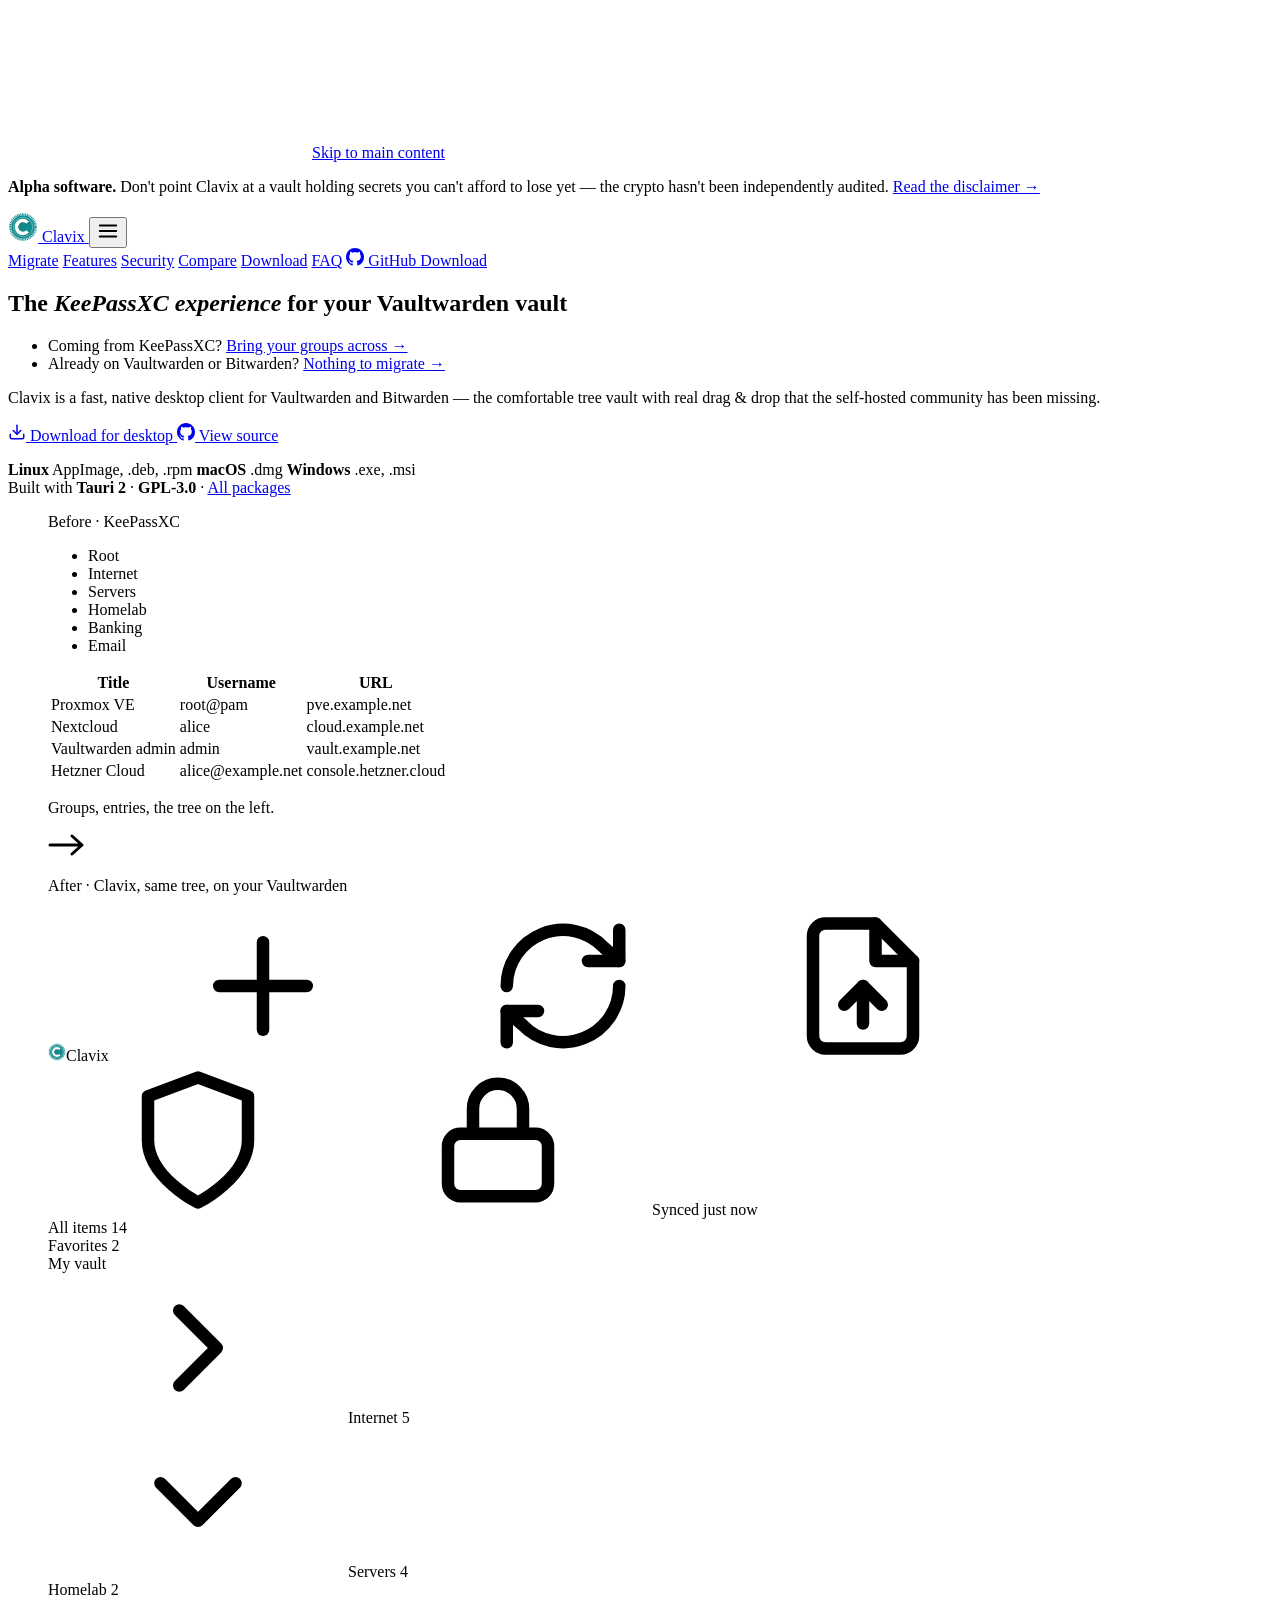
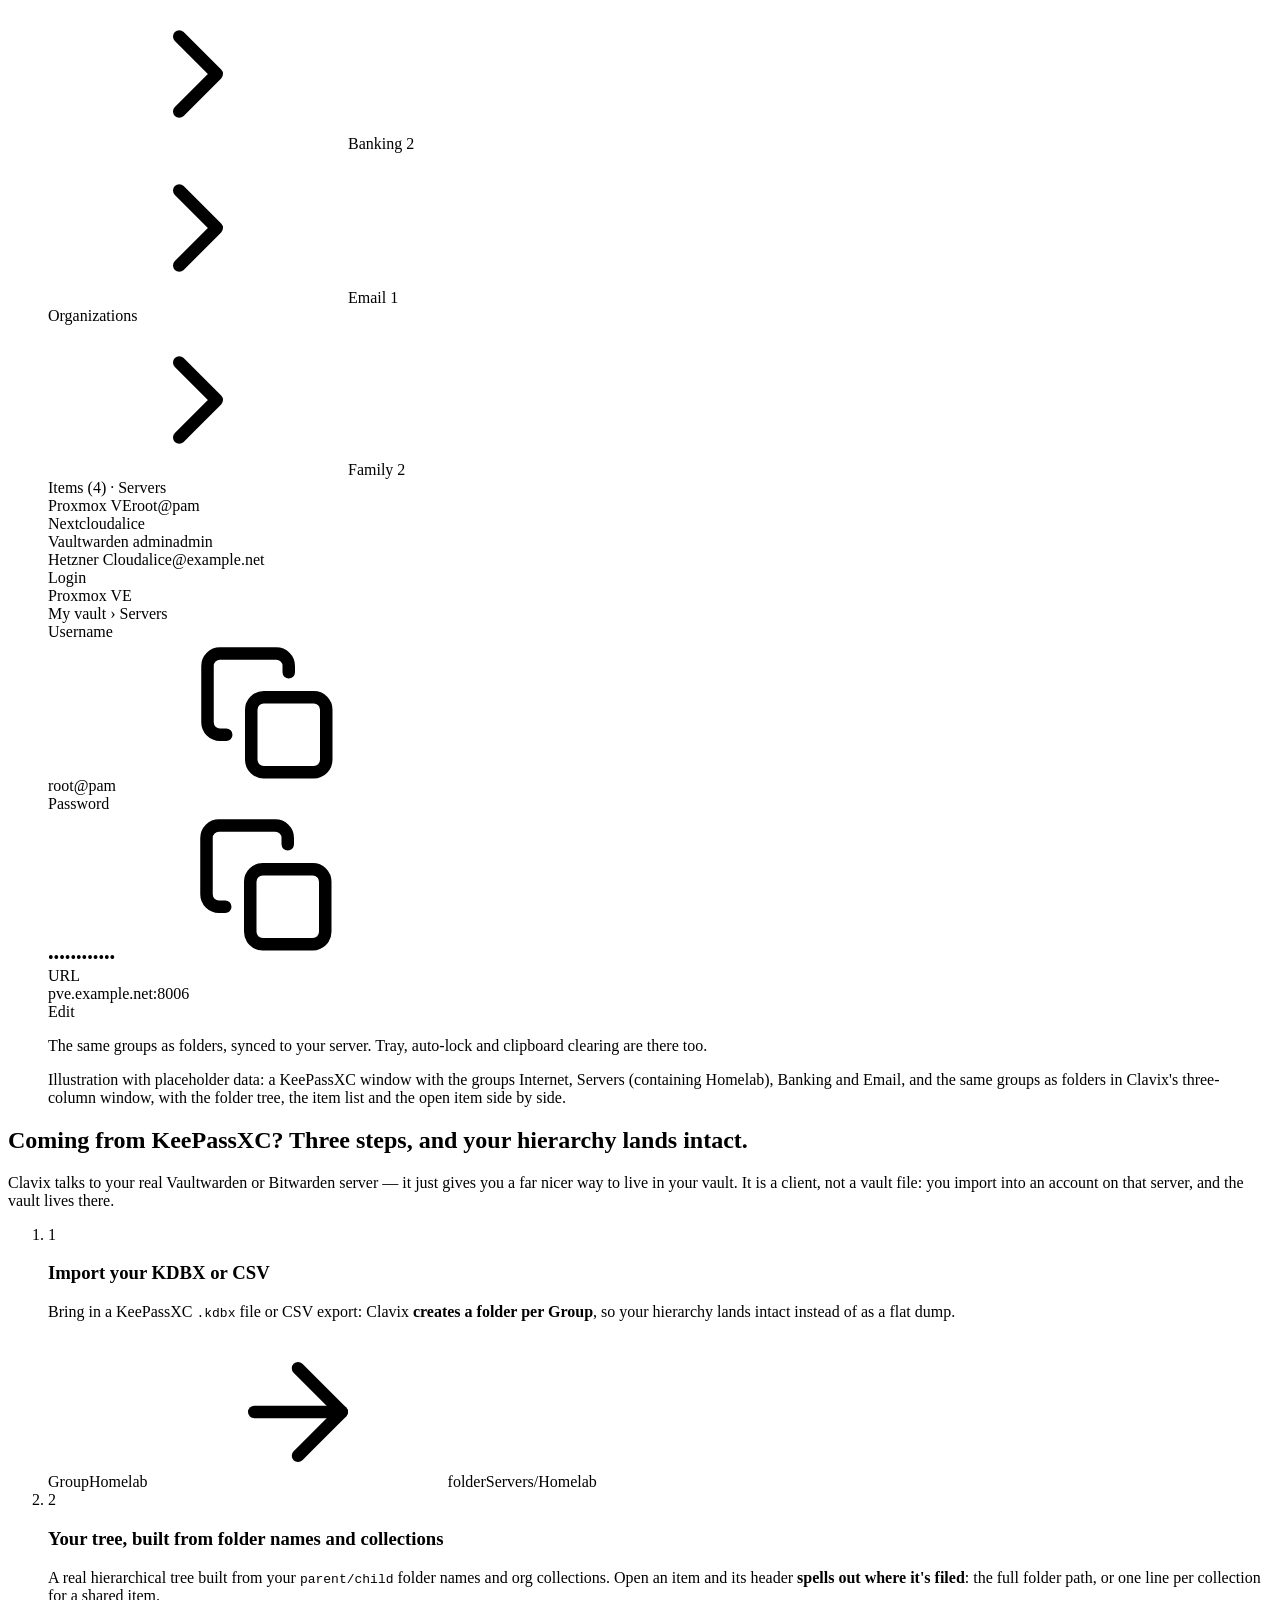
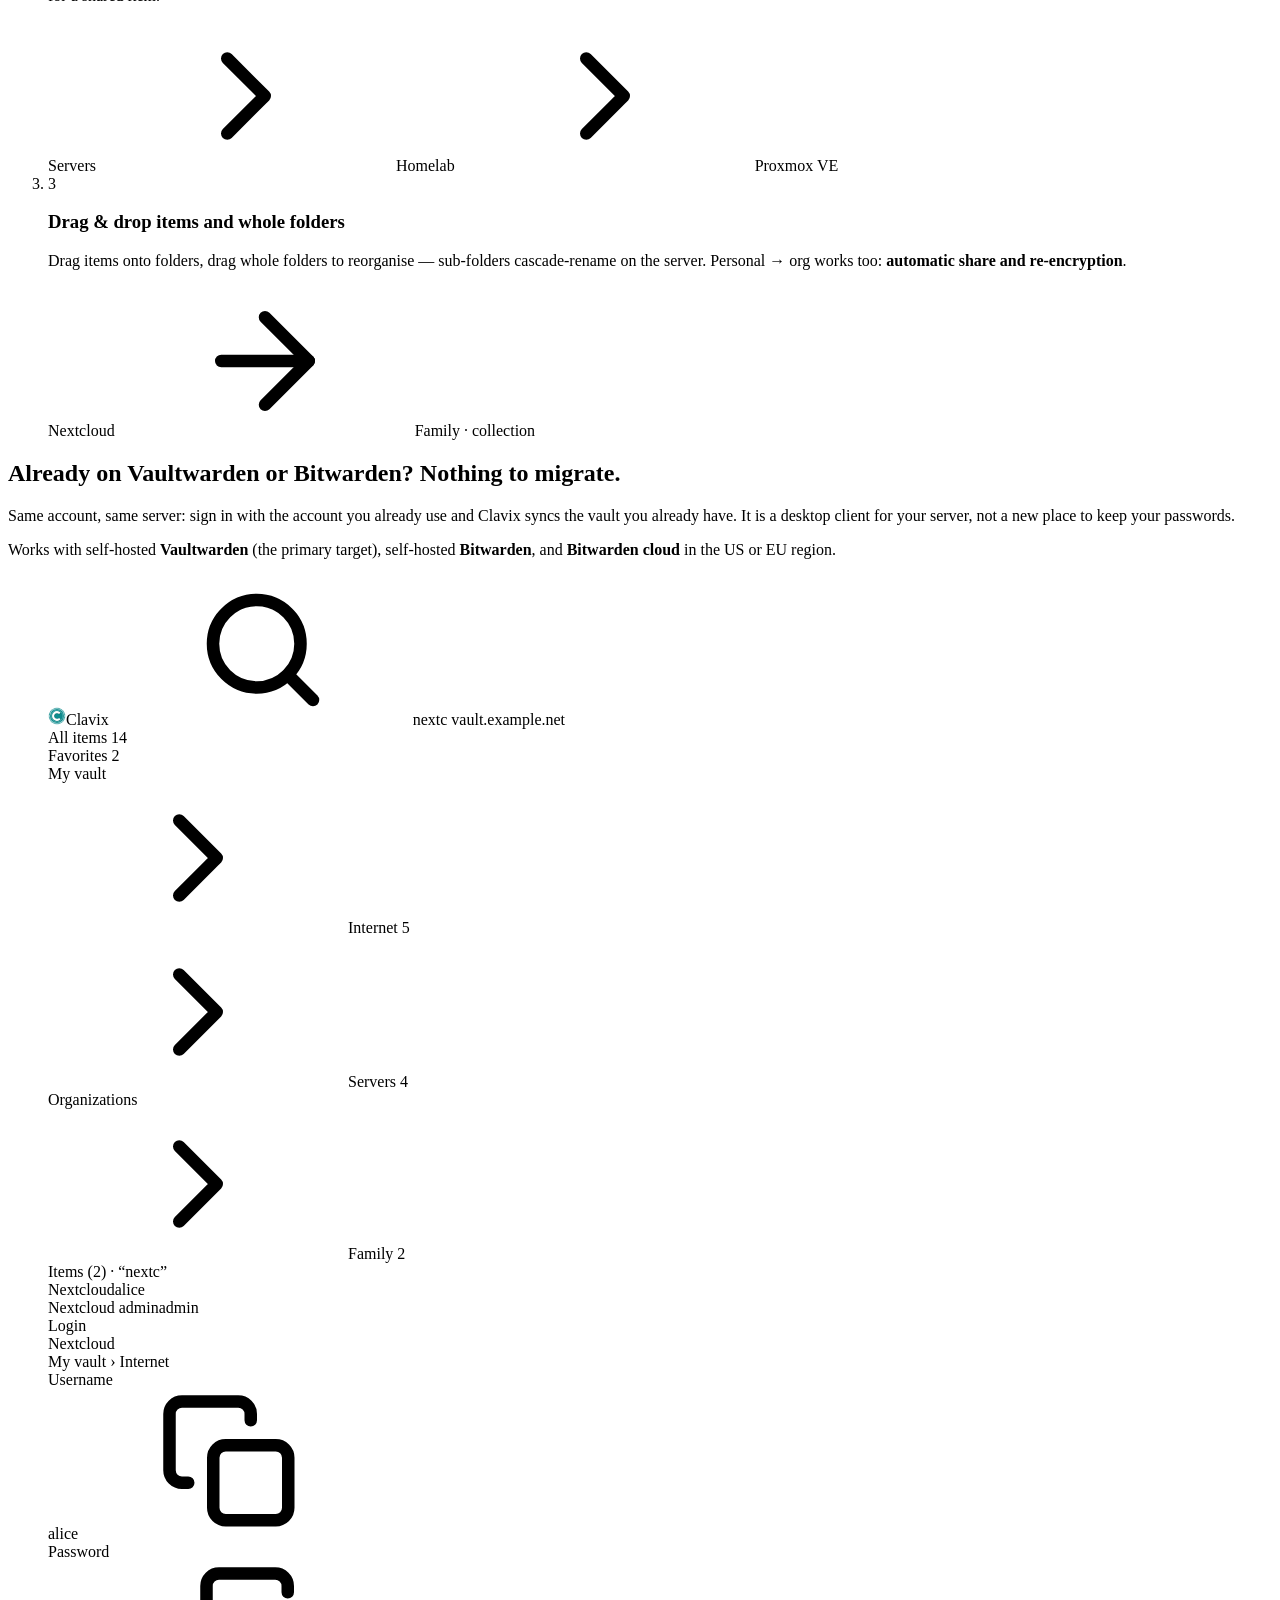
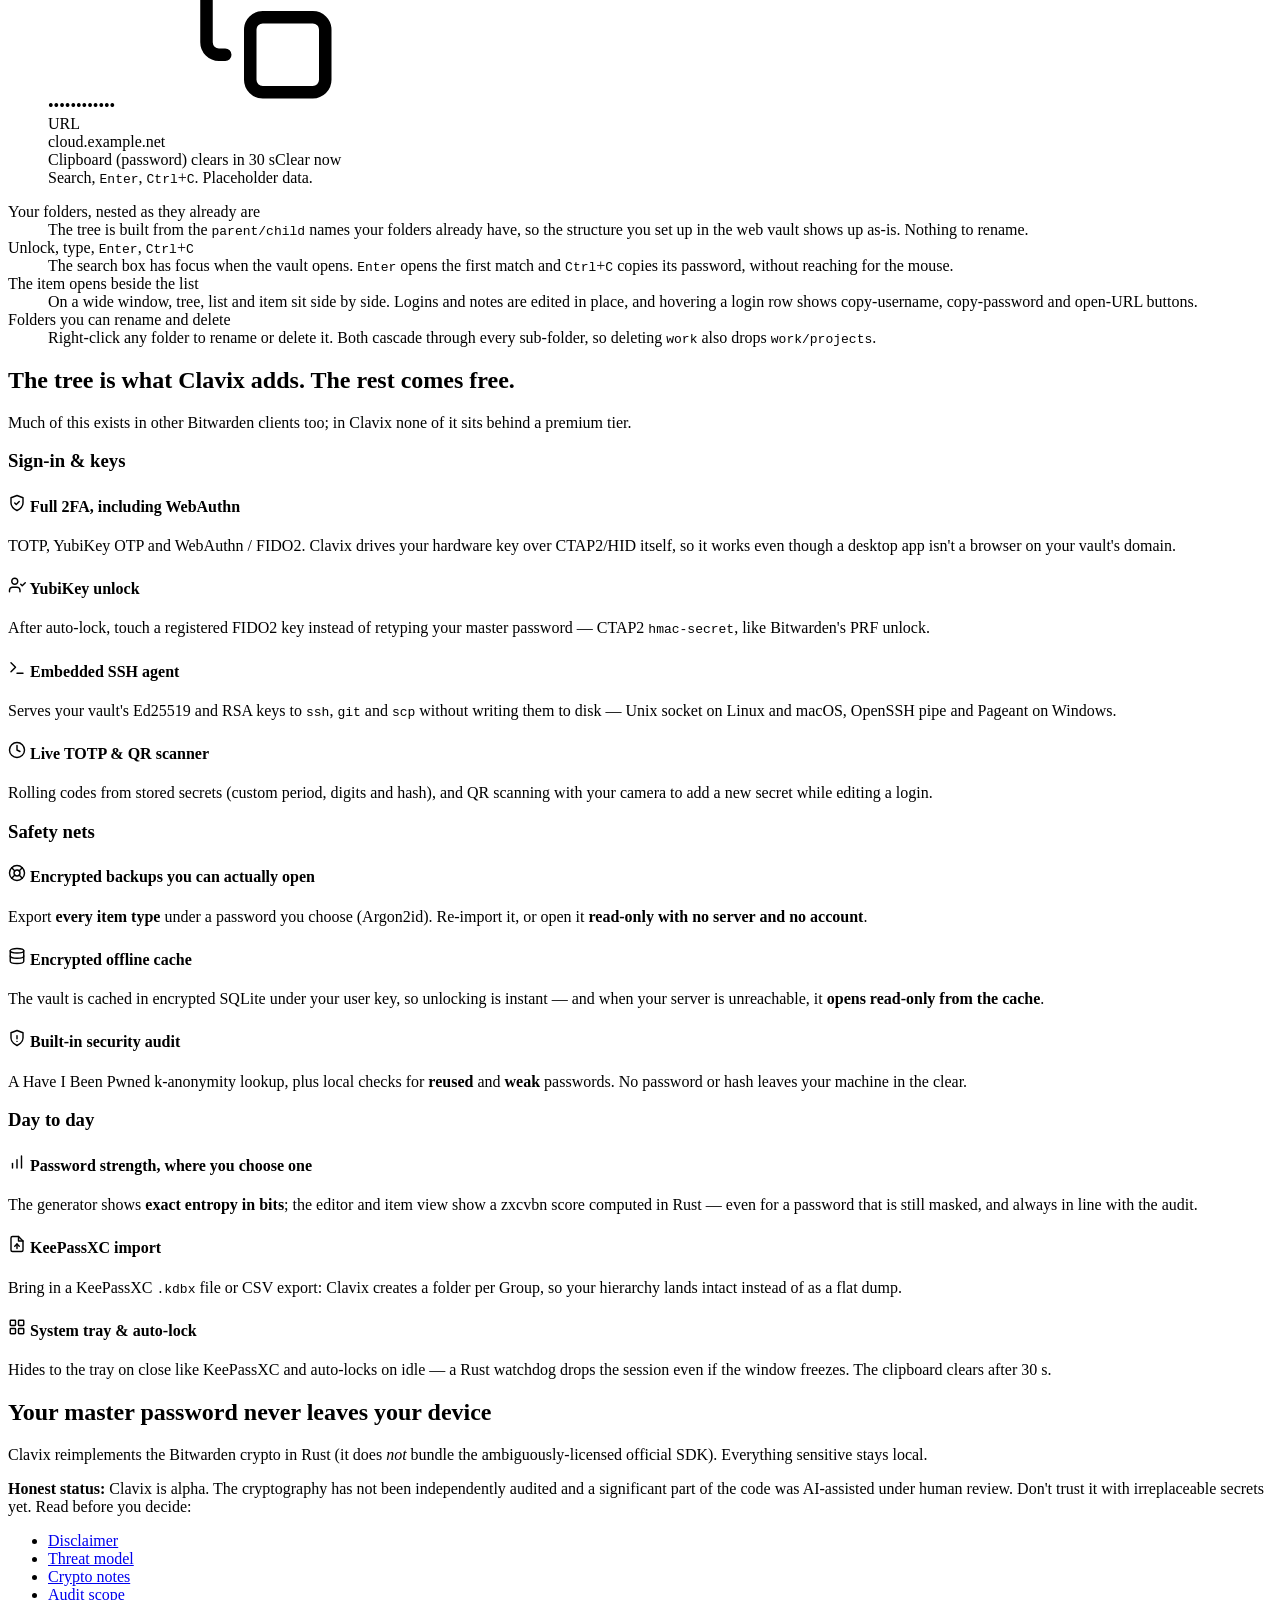
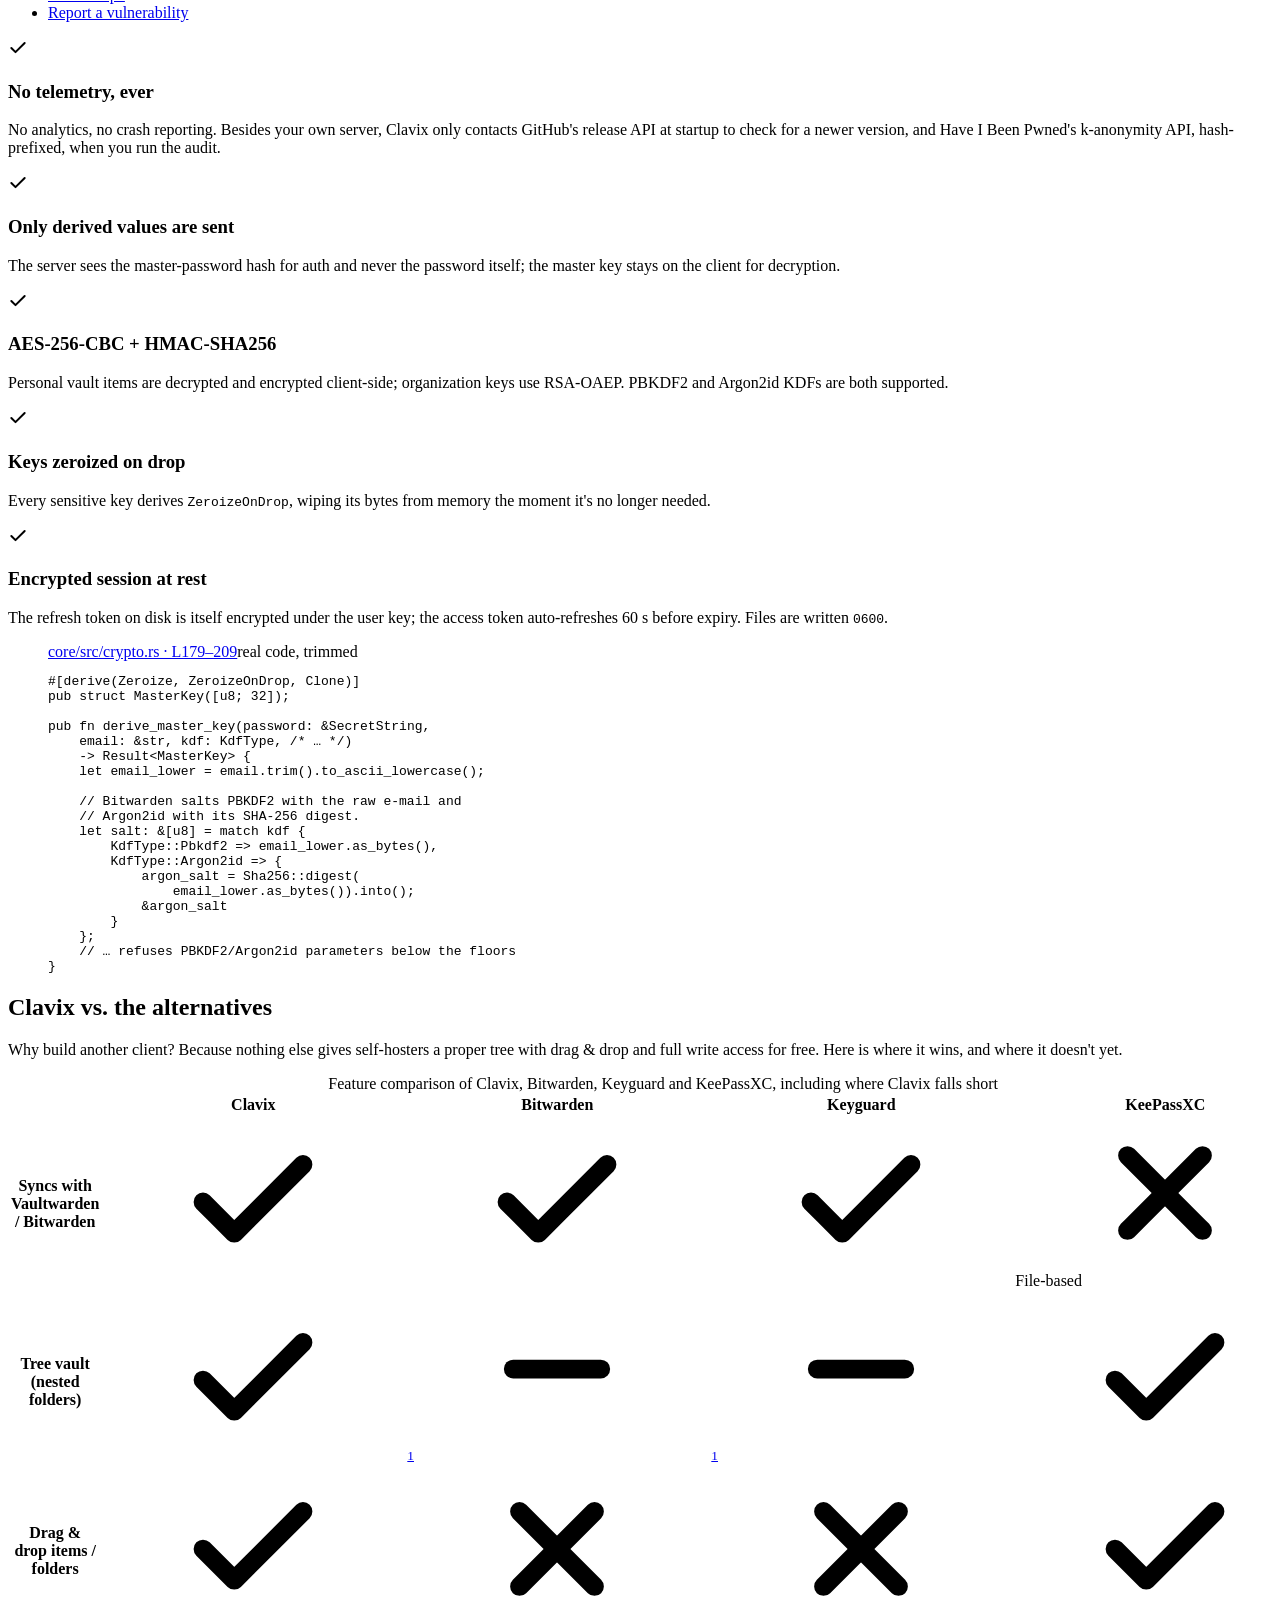
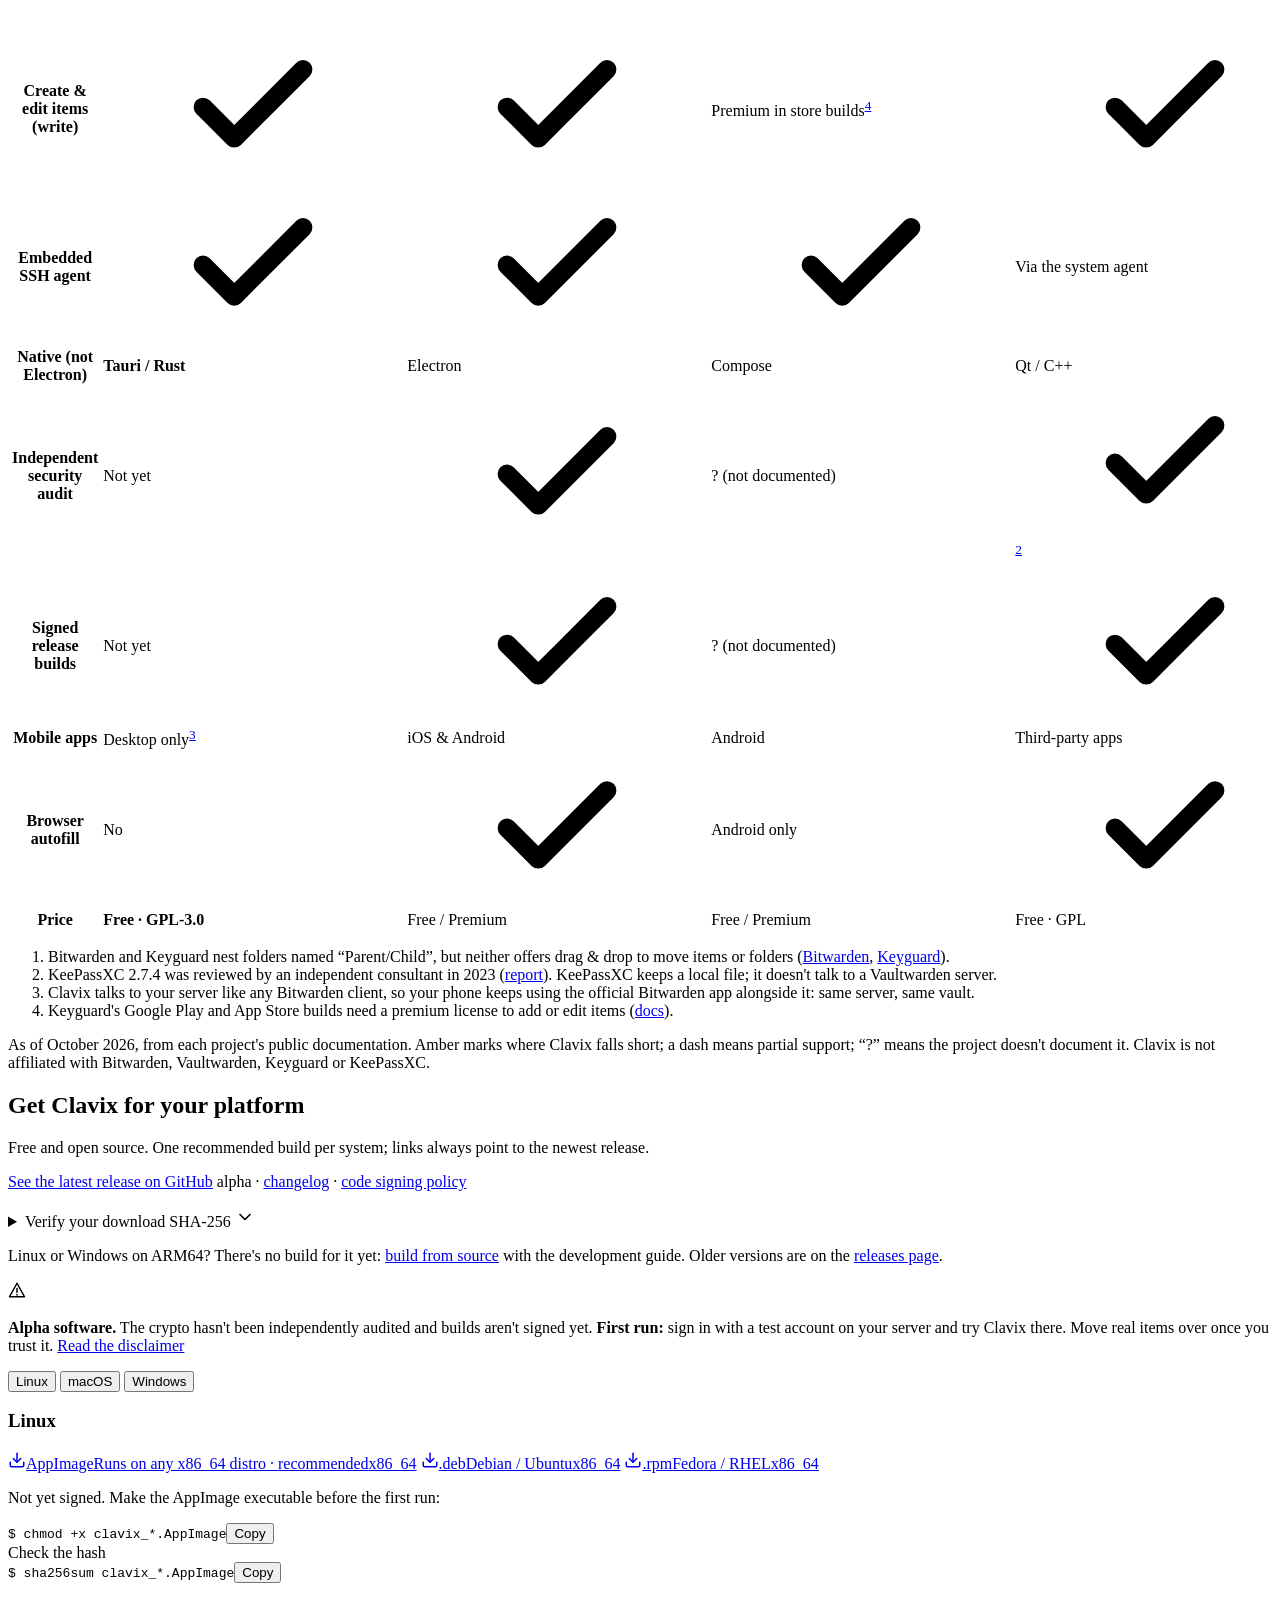
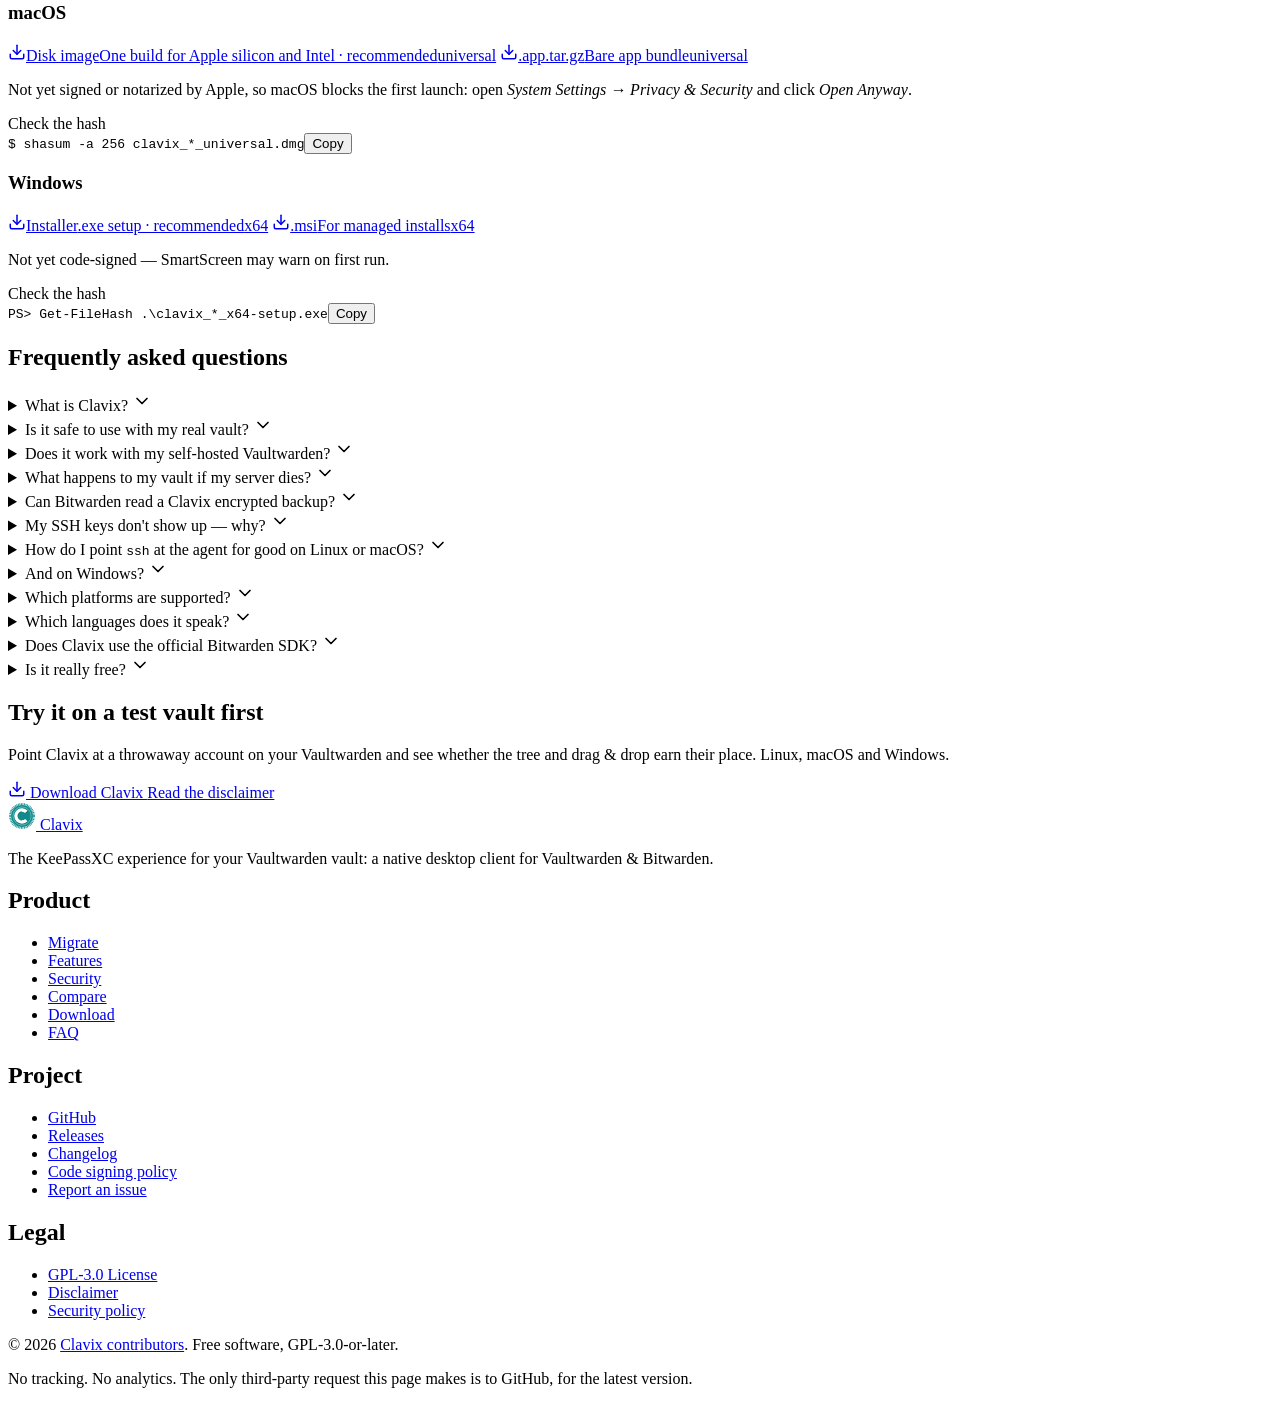
==== commit c71f76bb: "Link the code signing policy from the footer and download section SignPath Foundation requires the t" ====
--- a/index.html
+++ b/index.html
@@ -457,7 +457,7 @@
         <div class="dl-intro">
           <h2 id="download-title">Get Clavix for your platform</h2>
           <p class="section-sub">Free and open source. One recommended build per system; links always point to the newest release.</p>
-          <p class="dl-version" id="dl-version"><span id="dl-prefix" hidden>Latest release: </span><a id="dl-tag" href="https://github.com/clavix-org/clavix/releases/latest">See the latest release on GitHub</a><span id="dl-date"></span> <span class="chip-alpha">alpha</span> · <a href="https://github.com/clavix-org/clavix/blob/master/CHANGELOG.md" target="_blank" rel="noopener noreferrer">changelog</a></p>
+          <p class="dl-version" id="dl-version"><span id="dl-prefix" hidden>Latest release: </span><a id="dl-tag" href="https://github.com/clavix-org/clavix/releases/latest">See the latest release on GitHub</a><span id="dl-date"></span> <span class="chip-alpha">alpha</span> · <a href="https://github.com/clavix-org/clavix/blob/master/CHANGELOG.md" target="_blank" rel="noopener noreferrer">changelog</a> · <a href="https://github.com/clavix-org/clavix/blob/master/CODE_SIGNING.md" target="_blank" rel="noopener noreferrer">code signing policy</a></p>
           <details class="dl-verify" id="dl-verify">
             <summary>Verify your download <span class="fmt">SHA-256</span> <svg class="chev" width="20" height="20" aria-hidden="true"><use href="#i-chev"/></svg></summary>
             <div class="dl-verify-body">
@@ -618,6 +618,7 @@
             <li><a href="https://github.com/clavix-org/clavix" target="_blank" rel="noopener noreferrer">GitHub</a></li>
             <li><a href="https://github.com/clavix-org/clavix/releases" target="_blank" rel="noopener noreferrer">Releases</a></li>
             <li><a href="https://github.com/clavix-org/clavix/blob/master/CHANGELOG.md" target="_blank" rel="noopener noreferrer">Changelog</a></li>
+            <li><a href="https://github.com/clavix-org/clavix/blob/master/CODE_SIGNING.md" target="_blank" rel="noopener noreferrer">Code signing policy</a></li>
             <li><a href="https://github.com/clavix-org/clavix/issues" target="_blank" rel="noopener noreferrer">Report an issue</a></li>
           </ul>
         </div>
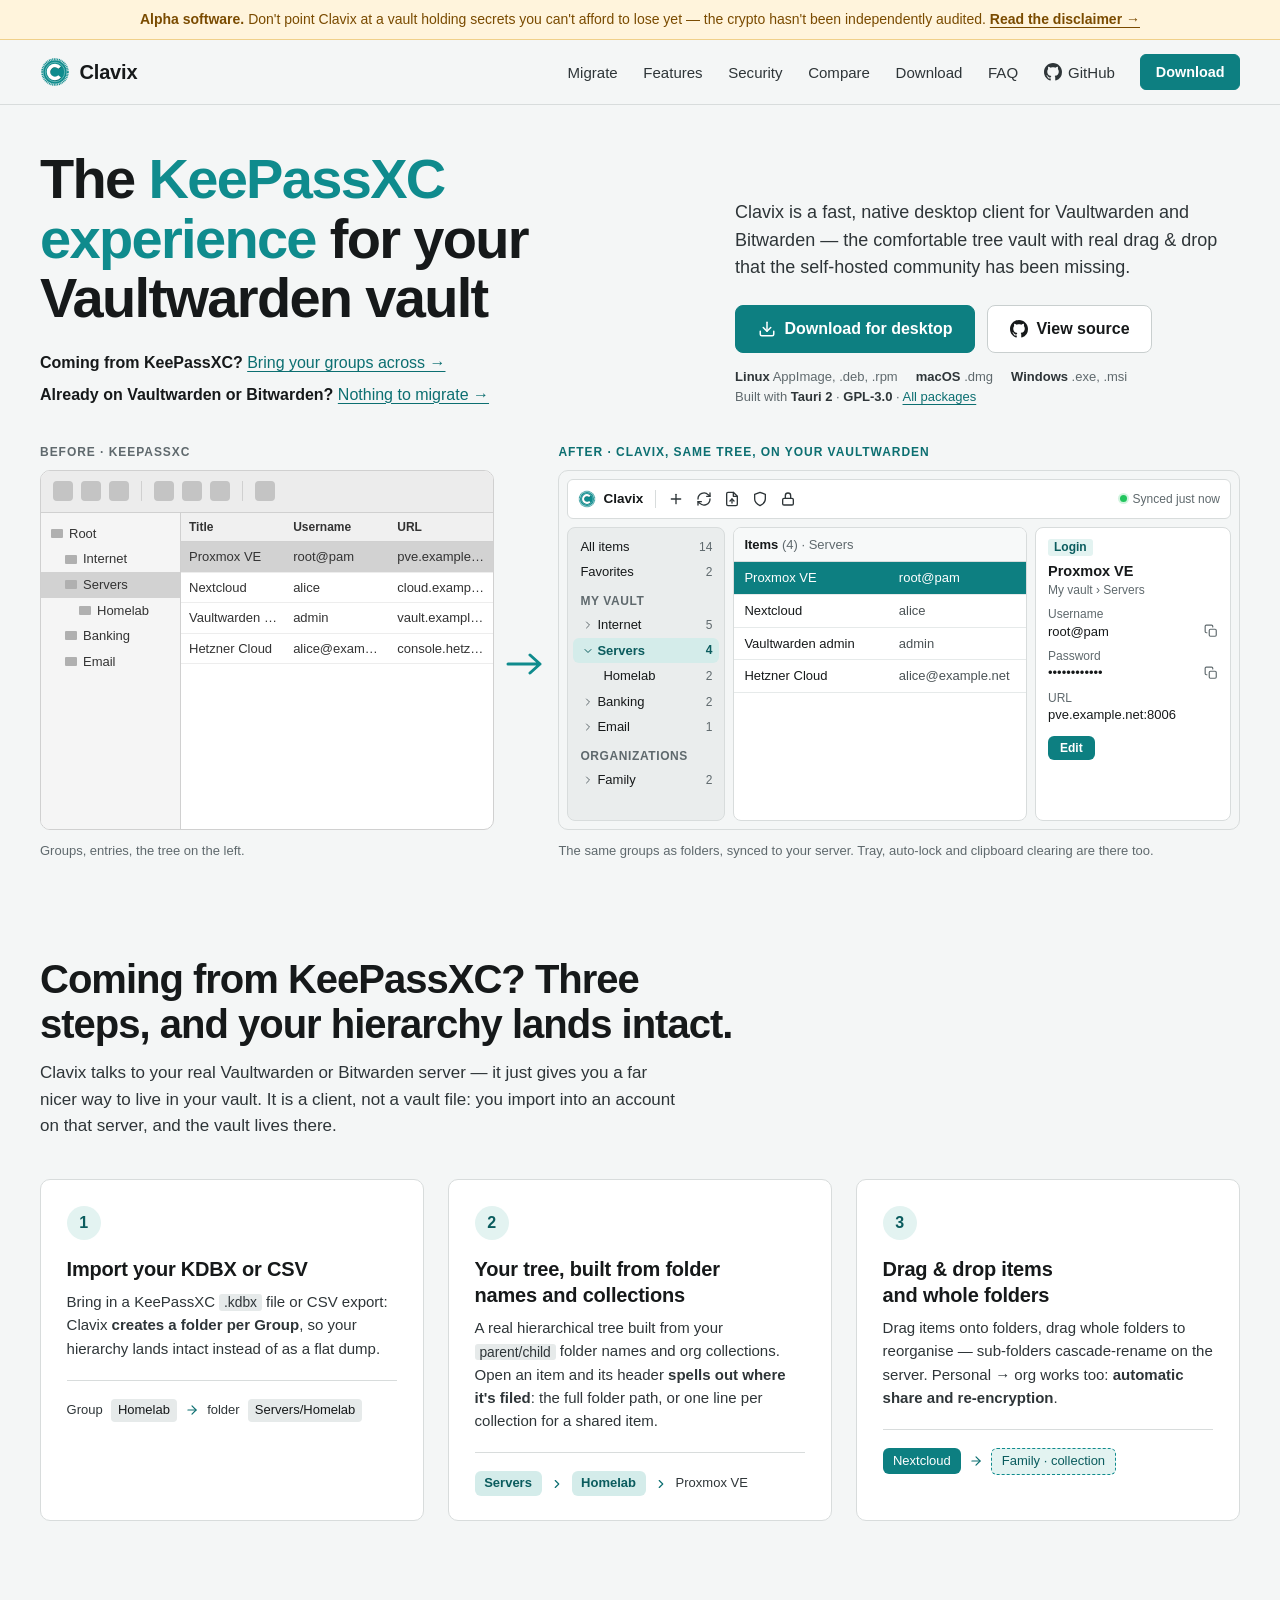
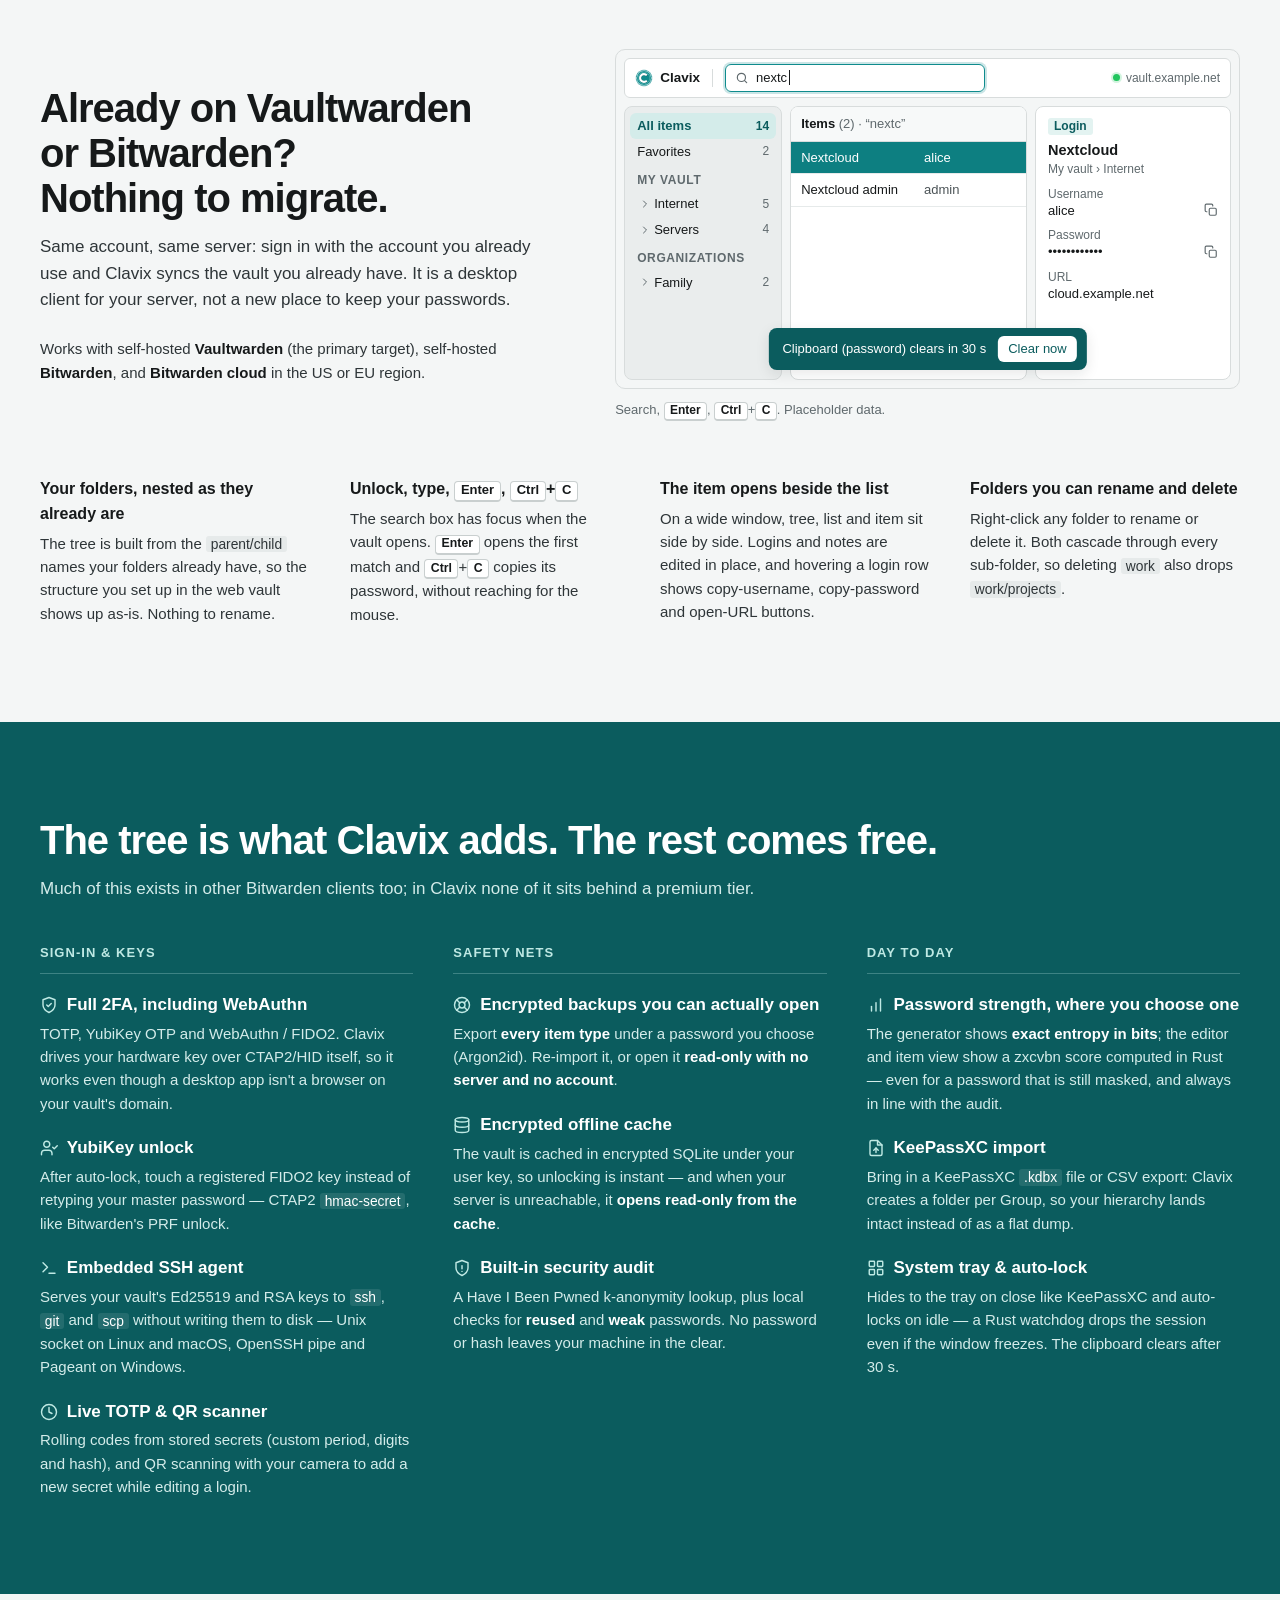
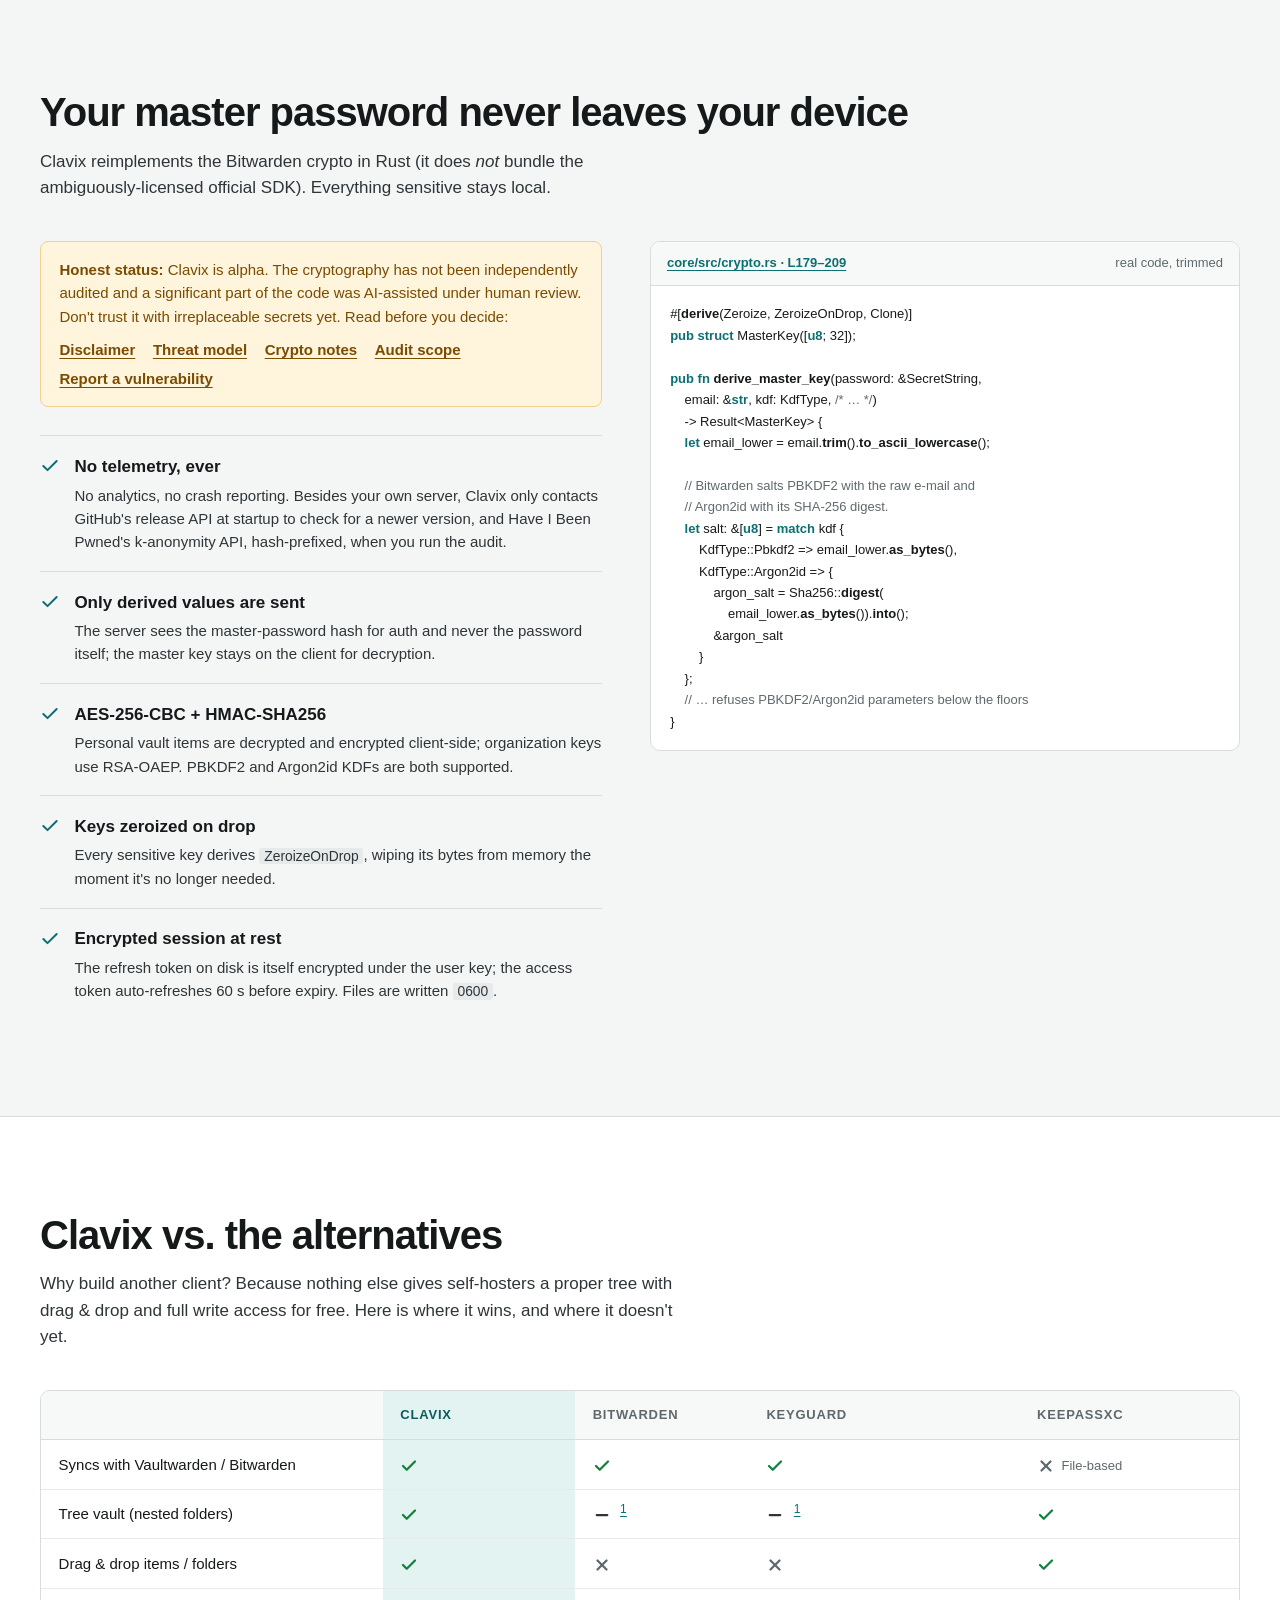
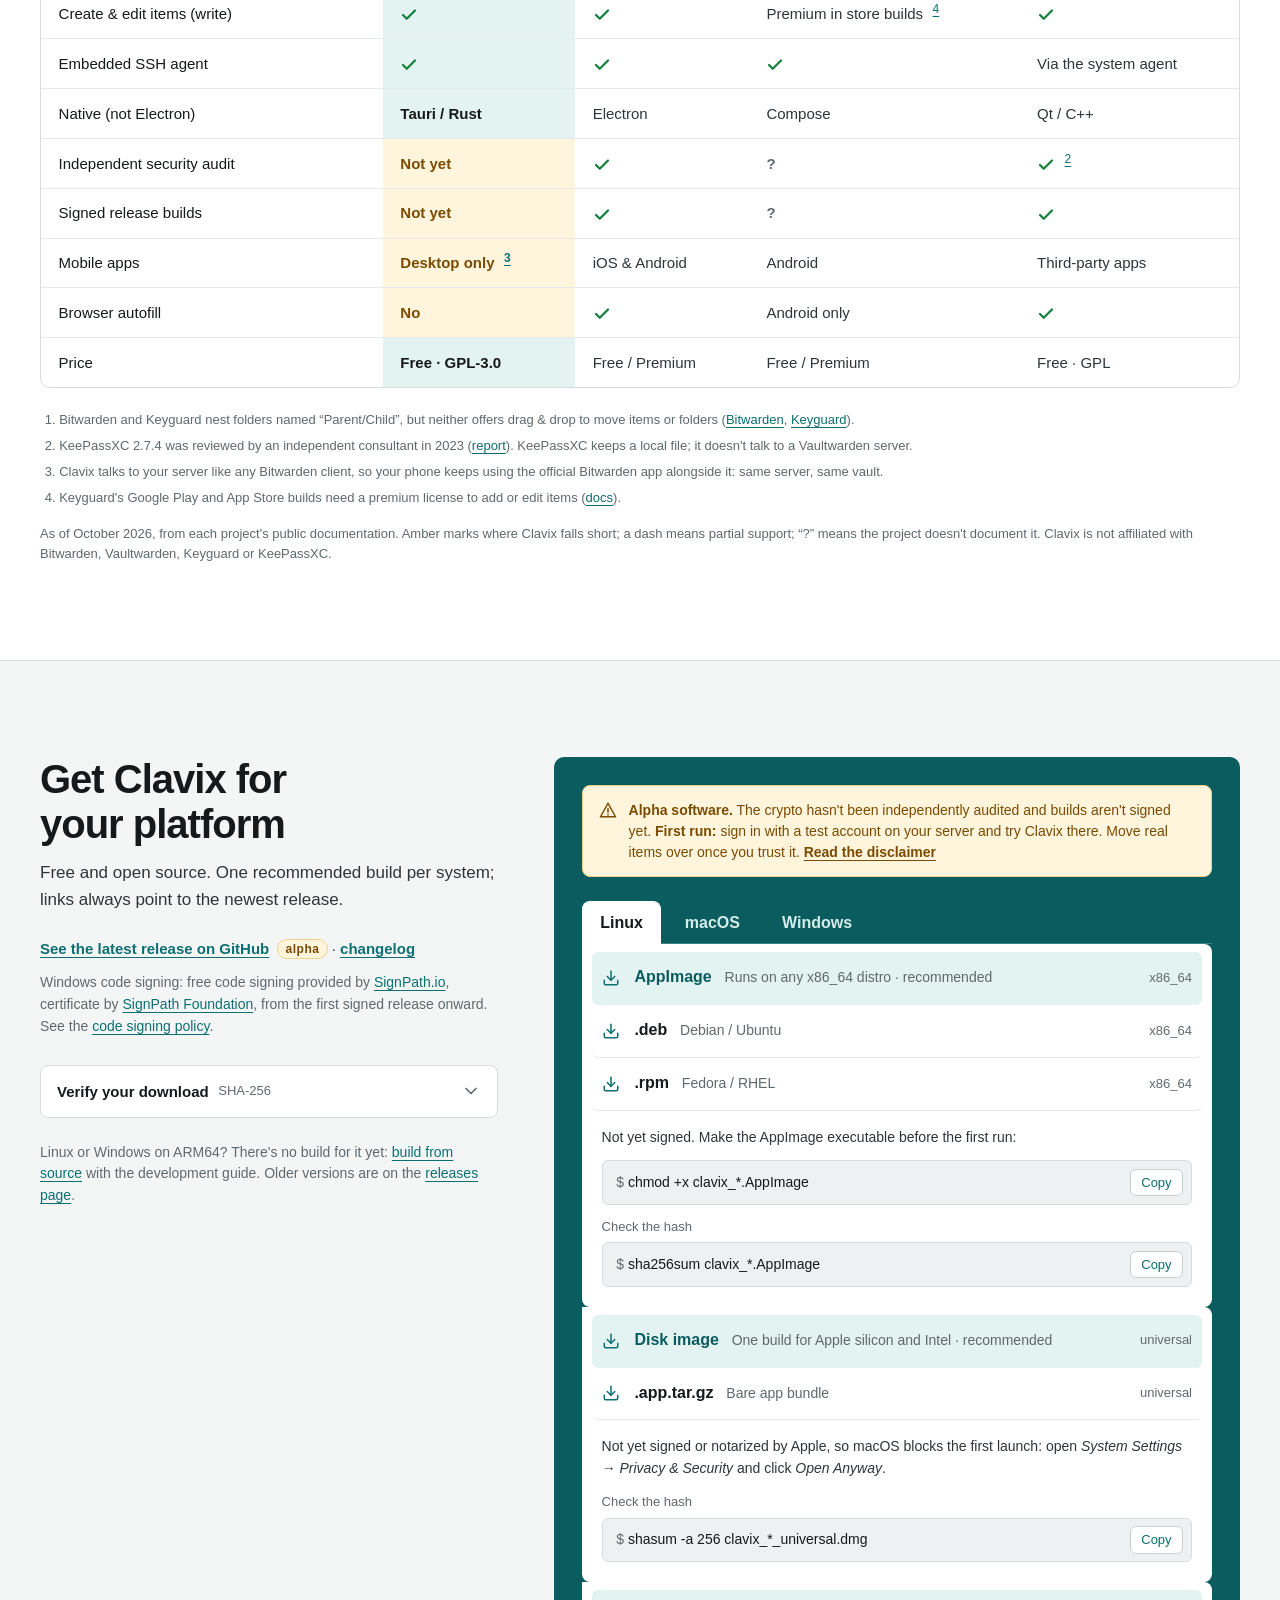
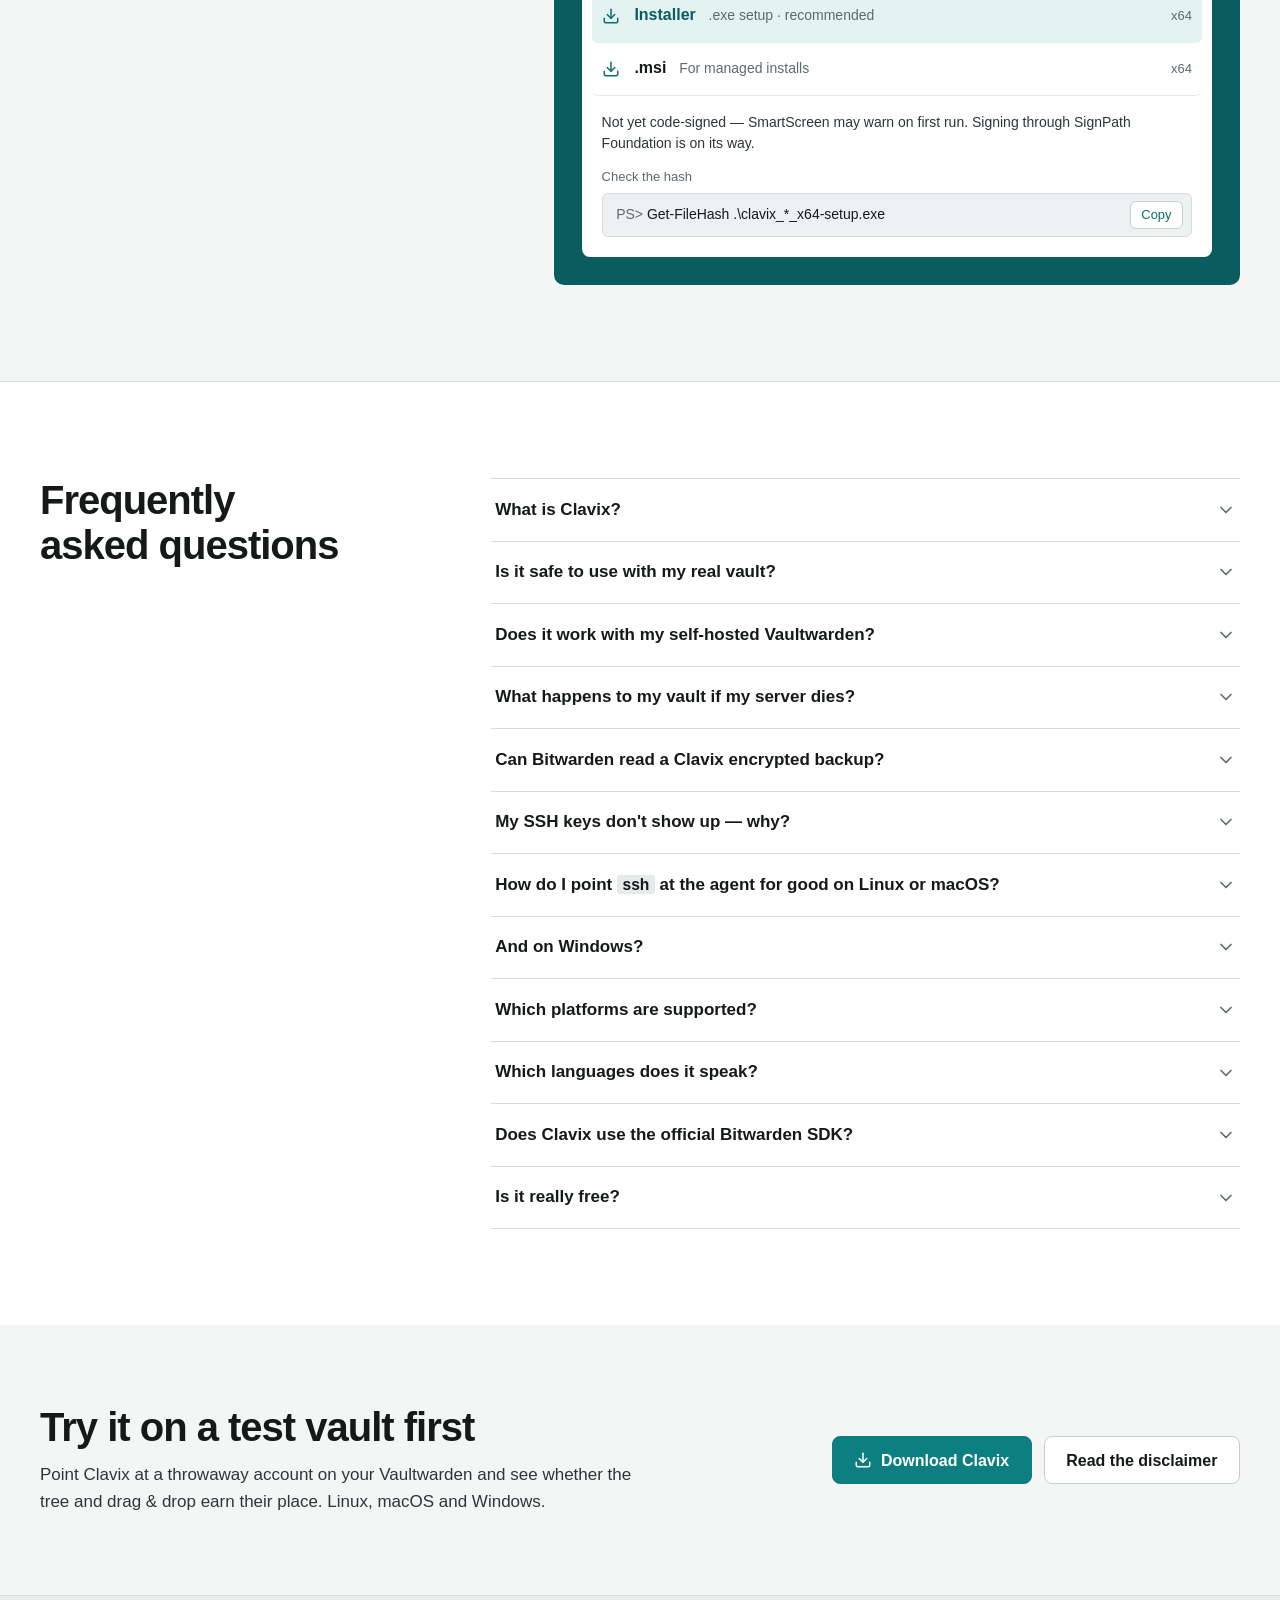
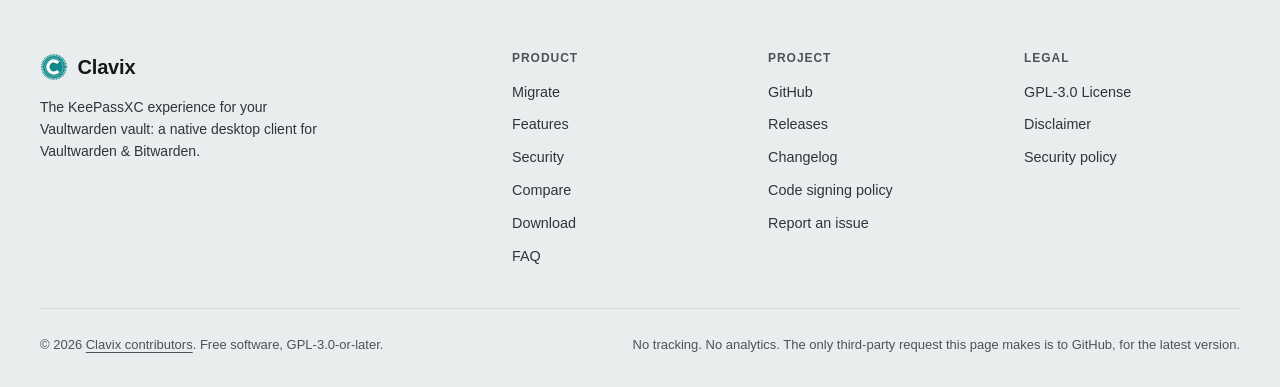
==== commit ce44bcdf: "Mention SignPath Foundation code signing in the download section SignPath Foundation's application a" ====
--- a/index.html
+++ b/index.html
@@ -457,7 +457,8 @@
         <div class="dl-intro">
           <h2 id="download-title">Get Clavix for your platform</h2>
           <p class="section-sub">Free and open source. One recommended build per system; links always point to the newest release.</p>
-          <p class="dl-version" id="dl-version"><span id="dl-prefix" hidden>Latest release: </span><a id="dl-tag" href="https://github.com/clavix-org/clavix/releases/latest">See the latest release on GitHub</a><span id="dl-date"></span> <span class="chip-alpha">alpha</span> · <a href="https://github.com/clavix-org/clavix/blob/master/CHANGELOG.md" target="_blank" rel="noopener noreferrer">changelog</a> · <a href="https://github.com/clavix-org/clavix/blob/master/CODE_SIGNING.md" target="_blank" rel="noopener noreferrer">code signing policy</a></p>
+          <p class="dl-version" id="dl-version"><span id="dl-prefix" hidden>Latest release: </span><a id="dl-tag" href="https://github.com/clavix-org/clavix/releases/latest">See the latest release on GitHub</a><span id="dl-date"></span> <span class="chip-alpha">alpha</span> · <a href="https://github.com/clavix-org/clavix/blob/master/CHANGELOG.md" target="_blank" rel="noopener noreferrer">changelog</a></p>
+          <p class="dl-signing">Windows code signing: free code signing provided by <a href="https://about.signpath.io" target="_blank" rel="noopener noreferrer">SignPath.io</a>, certificate by <a href="https://signpath.org" target="_blank" rel="noopener noreferrer">SignPath Foundation</a>, from the first signed release onward. See the <a href="https://github.com/clavix-org/clavix/blob/master/CODE_SIGNING.md" target="_blank" rel="noopener noreferrer">code signing policy</a>.</p>
           <details class="dl-verify" id="dl-verify">
             <summary>Verify your download <span class="fmt">SHA-256</span> <svg class="chev" width="20" height="20" aria-hidden="true"><use href="#i-chev"/></svg></summary>
             <div class="dl-verify-body">
@@ -509,7 +510,7 @@
               <a class="dl-pkg dl-main" data-ext="-setup.exe" href="https://github.com/clavix-org/clavix/releases/latest"><svg class="dl-ico" width="18" height="18" aria-hidden="true"><use href="#i-dl"/></svg><span class="dl-name">Installer</span><span class="dl-desc">.exe setup · recommended</span><span class="fmt"><span class="dl-size"></span>x64</span></a>
               <a class="dl-pkg" data-ext=".msi" href="https://github.com/clavix-org/clavix/releases/latest"><svg class="dl-ico" width="18" height="18" aria-hidden="true"><use href="#i-dl"/></svg><span class="dl-name">.msi</span><span class="dl-desc">For managed installs</span><span class="fmt"><span class="dl-size"></span>x64</span></a>
             </div>
-            <p class="dl-note">Not yet code-signed — SmartScreen may warn on first run.</p>
+            <p class="dl-note">Not yet code-signed — SmartScreen may warn on first run. Signing through SignPath Foundation is on its way.</p>
             <div class="cmd"><span class="cmd-label">Check the hash</span><div class="cmd-chip"><code><span class="cmd-ps" aria-hidden="true">PS&gt; </span>Get-FileHash .\clavix_*_x64-setup.exe</code><button type="button" class="copy" data-copy="Get-FileHash .\clavix_*_x64-setup.exe">Copy</button></div></div>
           </div>
         </div>
--- a/css/style.css
+++ b/css/style.css
@@ -0,0 +1,777 @@
+/* ===========================================================
+   Clavix — landing page
+   The app's own identity: cool neutrals, one verdigris accent
+   family, the seal, Inter for the interface and Atkinson
+   Hyperlegible for identifiers, paths and code. Light and dark
+   follow the visitor's system. Tokens mirror the app's
+   src/styles/tokens.css (see the clavix repo's DESIGN.md).
+   Hand-written, no framework, no third-party requests.
+   =========================================================== */
+
+/* --- Self-hosted fonts (honours the no-telemetry promise) --- */
+@font-face {
+  font-family: 'Inter';
+  font-style: normal;
+  font-weight: 100 900;
+  font-display: swap;
+  src: url('../assets/fonts/inter-latin.woff2') format('woff2');
+}
+@font-face {
+  font-family: 'Atkinson Hyperlegible';
+  font-style: normal;
+  font-weight: 400;
+  font-display: swap;
+  src: url('../assets/fonts/atkinson-hyperlegible-latin-400-normal.woff2') format('woff2');
+}
+@font-face {
+  font-family: 'Atkinson Hyperlegible';
+  font-style: normal;
+  font-weight: 700;
+  font-display: swap;
+  src: url('../assets/fonts/atkinson-hyperlegible-latin-700-normal.woff2') format('woff2');
+}
+
+/* --- Design tokens: light --- */
+:root {
+  color-scheme: light dark;
+
+  --ground: #f4f6f6;
+  --paper: #ffffff;
+  --pane: #eaeded;
+  --header: #f7f9f9;
+  --inset: #eef1f1;
+  --code: #e6eaea;
+  --row-hover: #eef3f3;
+
+  --ink: #16191a;
+  --ink-2: #2e3538;
+  --ink-label: #4b5356;
+  /* The app's #6c767a only reaches 4.3:1 on the ground; one step darker keeps 4.5:1 everywhere. */
+  --muted: #5f696d;
+
+  --hair: #d8dcdc;
+  --hair-input: #c9cfcf;
+  --hair-soft: #e6eaea;
+
+  /* Verdigris family. #0f8b8d carries 4.1:1 under white text, so text-bearing
+     fills use a half-step deeper verdigris; the mark and strokes keep the pure hue. */
+  --acc: #0f8b8d;
+  --acc-fill: #0d7f81;
+  --acc-press: #0b5c5e;
+  --acc-text: #0c6f71;
+  --acc-display: #0f8b8d;
+  --deep: #0b5c5e;
+  --mint: #bfe9e4;
+  --wash: #e3f3f1;
+  --sel: #d4ecea;
+  --sel-ink: #0b5c5e;
+  --focus: #0f8b8d;
+
+  --amber-ink: #7a4b00;
+  --amber-bg: #fff4dc;
+  --amber-line: #f0d08a;
+  --ok: #15803d;
+  --status-fresh: #22c55e;
+
+  /* Deep-teal bands are deep teal in both themes. */
+  --band: #0b5c5e;
+  --band-ink: #ffffff;
+  --band-soft: #d4ecea;
+  --band-mint: #bfe9e4;
+  --band-line: rgba(191, 233, 228, 0.28);
+  --band-chip: rgba(255, 255, 255, 0.1);
+  --band-well: #08484a;
+
+  /* The KeePassXC depiction: neutral greys only. */
+  --kp-bg: #ffffff;
+  --kp-bar: #ececec;
+  --kp-side: #f5f5f5;
+  --kp-line: #d0d0d0;
+  --kp-row: #ededed;
+  --kp-head: #f0f0f0;
+  --kp-sel: #d2d2d2;
+  --kp-ink: #333333;
+  --kp-ic: #c4c4c4;
+  --kp-fold: #b0b0b0;
+
+  --toast: #0b5c5e;
+  --toast-shadow: rgba(22, 25, 26, 0.1);
+  --scrim: rgba(22, 25, 26, 0.06);
+
+  --font-sans: 'Inter', -apple-system, BlinkMacSystemFont, 'Segoe UI', Roboto, Ubuntu, Cantarell, sans-serif;
+  --font-data: 'Atkinson Hyperlegible', 'Inter', -apple-system, 'Segoe UI', Roboto, sans-serif;
+
+  --header-h: 64px;
+  --maxw: 1200px;
+  --gutter: 2rem;
+}
+
+/* --- Design tokens: dark (same list, other values) --- */
+@media (prefers-color-scheme: dark) {
+  :root {
+    --ground: #171a1b;
+    --paper: #1f2425;
+    --pane: #262c2d;
+    --header: #1c2122;
+    --inset: #171a1b;
+    --code: #30373a;
+    --row-hover: #283031;
+
+    --ink: #eceff0;
+    --ink-2: #c9d0d2;
+    --ink-label: #c1c9cc;
+    --muted: #a9b3b6;
+
+    --hair: #343b3d;
+    --hair-input: #3f4749;
+    --hair-soft: #2c3335;
+
+    --acc: #0f8b8d;
+    --acc-fill: #0d7f81;
+    --acc-press: #0b5c5e;
+    --acc-text: #7fd1cd;
+    --acc-display: #3fb3b1;
+    --deep: #0b5c5e;
+    --mint: #1f3c3d;
+    --wash: #1f3c3d;
+    --sel: #255052;
+    --sel-ink: #7fd1cd;
+    --focus: #3fb3b1;
+
+    --amber-ink: #f0c070;
+    --amber-bg: #3a2f1a;
+    --amber-line: #5c4a26;
+    --ok: #6ecf9a;
+    --status-fresh: #22c55e;
+
+    --kp-bg: #2b2b2b;
+    --kp-bar: #353535;
+    --kp-side: #303030;
+    --kp-line: #454545;
+    --kp-row: #363636;
+    --kp-head: #333333;
+    --kp-sel: #4d4d4d;
+    --kp-ink: #dedede;
+    --kp-ic: #555555;
+    --kp-fold: #7a7a7a;
+
+    --toast: #0b5c5e;
+    --toast-shadow: rgba(0, 0, 0, 0.45);
+    --scrim: rgba(0, 0, 0, 0.25);
+  }
+}
+
+/* --- Reset --- */
+*, *::before, *::after { box-sizing: border-box; margin: 0; padding: 0; }
+
+html {
+  scroll-behavior: smooth;
+  scroll-padding-top: calc(var(--header-h) + 16px);
+  -webkit-text-size-adjust: 100%;
+}
+@media (prefers-reduced-motion: reduce) {
+  html { scroll-behavior: auto; }
+  *, *::before, *::after { transition: none !important; animation: none !important; }
+}
+
+body {
+  font-family: var(--font-sans);
+  font-size: 1rem;
+  line-height: 1.55;
+  font-feature-settings: "cv11", "ss01", "ss03";
+  color: var(--ink);
+  background: var(--ground);
+  -webkit-font-smoothing: antialiased;
+  overflow-x: hidden;
+}
+
+img, svg { display: block; }
+a { color: var(--acc-text); text-decoration: underline; text-underline-offset: 3px; text-decoration-thickness: 1px; }
+a:hover { color: var(--ink); }
+ul, ol { list-style: none; }
+code, kbd, pre { font-family: var(--font-data); }
+code {
+  font-size: 0.92em;
+  background: var(--code);
+  border-radius: 3px;
+  padding: 0.05em 0.35em;
+  overflow-wrap: anywhere;
+}
+kbd {
+  display: inline-block;
+  font-size: 0.82em;
+  font-weight: 700;
+  line-height: 1.3;
+  padding: 0.05em 0.45em;
+  border: 1px solid var(--hair-input);
+  border-bottom-width: 2px;
+  border-radius: 4px;
+  background: var(--paper);
+  color: var(--ink);
+}
+strong, b { font-weight: 600; }
+::selection { background: var(--sel); color: var(--ink); }
+
+:focus-visible { outline: 2px solid var(--focus); outline-offset: 2px; border-radius: 4px; }
+
+.sprite { position: absolute; width: 0; height: 0; overflow: hidden; }
+.visually-hidden {
+  position: absolute !important; width: 1px; height: 1px; padding: 0; margin: -1px;
+  overflow: hidden; clip: rect(0 0 0 0); white-space: nowrap; border: 0;
+}
+.skip-link {
+  position: absolute; left: 1rem; top: -100px; z-index: 100;
+  background: var(--paper); color: var(--ink); border: 2px solid var(--focus);
+  padding: 0.6rem 1rem; border-radius: 6px; font-weight: 600; text-decoration: none;
+}
+.skip-link:focus { top: 1rem; }
+
+.container { width: 100%; max-width: calc(var(--maxw) + 2 * var(--gutter)); margin: 0 auto; padding: 0 var(--gutter); }
+
+/* --- Buttons --- */
+.btn {
+  display: inline-flex; align-items: center; justify-content: center; gap: 0.55rem;
+  min-height: 2.25rem; padding: 0.45rem 0.9rem;
+  border-radius: 6px; border: 1px solid transparent;
+  font: 600 0.95rem/1.2 var(--font-sans);
+  text-decoration: none; white-space: nowrap; cursor: pointer;
+  transition: background-color 0.12s, border-color 0.12s, color 0.12s;
+}
+.btn-lg { min-height: 3rem; padding: 0.75rem 1.35rem; font-size: 1rem; border-radius: 8px; }
+.btn-sm { min-height: 2.25rem; padding: 0.4rem 0.9rem; font-size: 0.9rem; }
+.btn-primary { background: var(--acc-fill); border-color: var(--acc-fill); color: #fff; }
+.btn-primary:hover { background: var(--acc-press); border-color: var(--acc-press); color: #fff; }
+.btn-primary small { font-weight: 500; font-size: 0.875rem; opacity: 0.92; }
+.btn-secondary { background: var(--paper); border-color: var(--hair-input); color: var(--ink); }
+.btn-secondary:hover { background: var(--row-hover); color: var(--ink); }
+
+/* --- Alpha bar --- */
+.alpha-bar {
+  background: var(--amber-bg); color: var(--amber-ink);
+  border-bottom: 1px solid var(--amber-line);
+  font-size: 0.875rem; text-align: center; padding: 0.55rem var(--gutter);
+}
+.alpha-bar a { color: var(--amber-ink); font-weight: 600; }
+.alpha-bar a:hover { color: var(--amber-ink); text-decoration-thickness: 2px; }
+
+/* --- Header --- */
+.header {
+  position: sticky; top: 0; z-index: 50;
+  background: var(--ground);
+  border-bottom: 1px solid var(--hair);
+}
+.nav { height: var(--header-h); display: flex; align-items: center; gap: 1.5rem; }
+.logo {
+  display: inline-flex; align-items: center; gap: 0.6rem;
+  color: var(--ink); text-decoration: none; margin-right: auto;
+}
+.logo:hover { color: var(--ink); }
+.wordmark { font-weight: 600; font-size: 1.25rem; letter-spacing: -0.01em; }
+.nav-links { display: flex; align-items: center; gap: 1.6rem; }
+.nav-links a:not(.btn) {
+  color: var(--ink-2); text-decoration: none; font-size: 0.94rem; font-weight: 500;
+  display: inline-flex; align-items: center; gap: 0.4rem; padding: 0.35rem 0;
+}
+.nav-links a:not(.btn):hover { color: var(--acc-text); }
+.nav-links a.active { color: var(--acc-text); text-decoration: underline; text-underline-offset: 8px; text-decoration-thickness: 2px; }
+.nav-toggle {
+  display: none; background: none; border: 1px solid var(--hair-input); border-radius: 6px;
+  color: var(--ink); width: 2.5rem; height: 2.5rem; align-items: center; justify-content: center; cursor: pointer;
+}
+
+/* --- Section rhythm --- */
+section { padding: 6rem 0; }
+.section-head { max-width: 980px; margin-bottom: 2.5rem; }
+h1, h2, h3, h4 { text-wrap: balance; }
+h2 { font-size: clamp(1.9rem, 1.3rem + 2.2vw, 2.5rem); line-height: 1.12; letter-spacing: -0.025em; font-weight: 700; }
+.section-sub { font-size: 1.0625rem; color: var(--ink-2); margin-top: 0.85rem; max-width: 68ch; }
+
+/* ===========================================================
+   Hero
+   =========================================================== */
+.hero { padding: 2.75rem 0 4rem; }
+.hero-grid {
+  display: grid; grid-template-columns: minmax(0, 1.25fr) minmax(0, 1fr);
+  gap: 4rem; align-items: end; margin-bottom: 2.25rem;
+}
+.hero h1 {
+  font-size: clamp(2.4rem, 1.2rem + 4vw, 3.5rem);
+  line-height: 1.06; letter-spacing: -0.03em; font-weight: 700;
+}
+.hero h1 em { font-style: normal; color: var(--acc-display); }
+.doors { margin-top: 1.5rem; display: grid; gap: 0.4rem; font-size: 1rem; }
+.doors li { color: var(--ink-2); }
+.doors span { font-weight: 600; color: var(--ink); }
+.doors a { font-weight: 500; }
+.hero-lead { font-size: 1.125rem; color: var(--ink-2); margin-bottom: 1.4rem; }
+.actions { display: flex; flex-wrap: wrap; gap: 0.75rem; }
+.hero-meta { margin-top: 0.9rem; font-size: 0.8125rem; color: var(--muted); }
+.hero-meta b { color: var(--ink-2); font-weight: 600; }
+.hero-meta span { white-space: nowrap; margin-right: 0.9rem; }
+.hero-meta a { color: var(--acc-text); }
+
+/* --- Before / after --- */
+.pair {
+  display: grid; grid-template-columns: minmax(0, 0.8fr) 64px minmax(0, 1.2fr);
+  align-items: start;
+}
+.pair-label {
+  font-size: 0.75rem; font-weight: 600; letter-spacing: 0.08em; text-transform: uppercase;
+  color: var(--muted); margin-bottom: 0.5rem;
+}
+.pair-label.is-after { color: var(--acc-text); }
+.pair-arrow { display: flex; justify-content: center; align-self: center; color: var(--acc); padding-top: 1.5rem; }
+.pair-cap { margin-top: 0.7rem; font-size: 0.8125rem; color: var(--muted); }
+
+.win {
+  border: 1px solid var(--hair); border-radius: 10px; overflow: hidden;
+  height: 360px; display: flex; flex-direction: column;
+  font-size: 13px; line-height: 1.35;
+}
+.data { font-family: var(--font-data); }
+
+/* KeePassXC-like window: neutral greys, its own system font */
+.kp {
+  background: var(--kp-bg); border-color: var(--kp-line); color: var(--kp-ink);
+  font-family: 'Segoe UI', Ubuntu, Cantarell, Arial, sans-serif; font-feature-settings: normal;
+}
+.kp-bar {
+  height: 42px; flex: none; display: flex; align-items: center; gap: 8px; padding: 0 12px;
+  background: var(--kp-bar); border-bottom: 1px solid var(--kp-line);
+}
+.kp-bar i { width: 20px; height: 20px; border-radius: 4px; background: var(--kp-ic); }
+.kp-bar b { width: 1px; height: 20px; background: var(--kp-line); margin: 0 4px; }
+.kp-body { flex: 1; display: grid; grid-template-columns: 140px minmax(0, 1fr); min-height: 0; }
+.kp-groups { background: var(--kp-side); border-right: 1px solid var(--kp-line); padding: 8px 0; }
+.kp-groups li { padding: 4px 10px; white-space: nowrap; display: flex; align-items: center; }
+.kp-groups .d1 { padding-left: 24px; }
+.kp-groups .d2 { padding-left: 38px; }
+.kp-groups .on, .kp-table tr.on td { background: var(--kp-sel); }
+.kp-fold { width: 12px; height: 9px; background: var(--kp-fold); border-radius: 1px; margin-right: 6px; flex: none; }
+.kp-table { width: 100%; border-collapse: collapse; table-layout: fixed; align-self: start; }
+.kp-table th {
+  text-align: left; font-weight: 600; font-size: 12px; background: var(--kp-head);
+  border-bottom: 1px solid var(--kp-line); padding: 6px 8px;
+}
+.kp-table td {
+  padding: 6px 8px; border-bottom: 1px solid var(--kp-row);
+  white-space: nowrap; overflow: hidden; text-overflow: ellipsis;
+}
+
+/* Clavix window: the app's real three-column shell */
+.cx { background: var(--ground); padding: 8px; gap: 8px; color: var(--ink); position: relative; }
+.cx-bar {
+  height: 40px; flex: none; display: flex; align-items: center; gap: 12px; padding: 4px 10px;
+  background: var(--paper); border: 1px solid var(--hair); border-radius: 6px;
+}
+.cx-brand { display: flex; align-items: center; gap: 7px; font-weight: 600; font-size: 13.5px; padding-right: 12px; border-right: 1px solid var(--hair); }
+.cx-tools { display: flex; gap: 12px; color: var(--ink-2); }
+.cx-tools svg { width: 16px; height: 16px; }
+.cx-sync { margin-left: auto; display: flex; align-items: center; gap: 6px; font-size: 12px; color: var(--muted); white-space: nowrap; }
+.cx-sync i { width: 7px; height: 7px; border-radius: 50%; background: var(--status-fresh); box-shadow: 0 0 0 2px rgba(34, 197, 94, 0.2); }
+.cx-cols { flex: 1; min-height: 0; display: grid; grid-template-columns: 158px minmax(0, 1fr) 196px; gap: 8px; }
+.cx-tree { background: var(--pane); border: 1px solid var(--hair); border-radius: 8px; padding: 6px 5px; overflow: hidden; }
+.cx-tree .n { display: flex; align-items: center; padding: 4px 7px; border-radius: 6px; white-space: nowrap; }
+.cx-tree .n span { margin-left: auto; color: var(--muted); font-size: 12px; font-variant-numeric: tabular-nums; }
+.cx-tree .n .car { width: 12px; height: 12px; color: var(--muted); flex: none; margin-right: 3px; }
+.cx-tree .d1 { padding-left: 9px; }
+.cx-tree .d2 { padding-left: 30px; }
+.cx-tree .on { background: var(--sel); color: var(--sel-ink); font-weight: 600; }
+.cx-tree .on span, .cx-tree .on .car { color: var(--sel-ink); }
+.cx-tree .sec {
+  font-size: 12px; font-weight: 600; letter-spacing: 0.05em; text-transform: uppercase;
+  color: var(--muted); padding: 8px 7px 3px;
+}
+.cx-list, .cx-det { background: var(--paper); border: 1px solid var(--hair); border-radius: 8px; overflow: hidden; }
+.cx-lh { padding: 8px 10px; font-weight: 600; border-bottom: 1px solid var(--hair); background: var(--header); white-space: nowrap; }
+.cx-lh span { color: var(--muted); font-weight: 400; }
+.cx-list .row {
+  display: grid; grid-template-columns: minmax(0, 1fr) minmax(0, 0.8fr); gap: 8px;
+  padding: 7px 10px; border-bottom: 1px solid var(--hair-soft); white-space: nowrap;
+}
+.cx-list .row > span { overflow: hidden; text-overflow: ellipsis; }
+.cx-list .row .data { color: var(--ink-label); }
+.cx-list .row.on { background: var(--acc-fill); color: #fff; }
+.cx-list .row.on .data { color: #fff; }
+.cx-det { padding: 10px 12px; }
+.badge {
+  display: inline-block; font-size: 12px; font-weight: 600; line-height: 1.4;
+  background: var(--wash); color: var(--sel-ink); border-radius: 3px; padding: 0 6px;
+}
+.cx-title { font-weight: 600; font-size: 14.5px; margin: 6px 0 1px; }
+.cx-path { font-size: 12px; color: var(--muted); margin-bottom: 8px; }
+.cx-det .k { font-size: 12px; color: var(--muted); font-weight: 500; margin-top: 8px; }
+.cx-det .v { display: flex; align-items: center; justify-content: space-between; gap: 6px; white-space: nowrap; overflow: hidden; }
+.cx-det .v svg { width: 14px; height: 14px; color: var(--muted); flex: none; }
+.cx-edit {
+  display: inline-block; margin-top: 12px; background: var(--acc-fill); color: #fff;
+  border-radius: 6px; padding: 4px 12px; font-size: 12px; font-weight: 600;
+}
+
+
+/* ===========================================================
+   Moving from KeePassXC
+   =========================================================== */
+.migrate { padding-top: 2rem; }
+.steps { display: grid; grid-template-columns: repeat(3, minmax(0, 1fr)); gap: 1.5rem; }
+.step {
+  background: var(--paper); border: 1px solid var(--hair); border-radius: 10px;
+  padding: 1.6rem 1.6rem 1.5rem; display: flex; flex-direction: column;
+}
+.num {
+  display: inline-flex; width: 34px; height: 34px; border-radius: 50%; align-items: center; justify-content: center;
+  background: var(--wash); color: var(--sel-ink); font-weight: 700; margin-bottom: 1rem;
+}
+.step h3 { font-size: 1.25rem; line-height: 1.3; letter-spacing: -0.01em; font-weight: 600; margin-bottom: 0.5rem; }
+.step p { font-size: 0.9375rem; color: var(--ink-2); }
+.vis {
+  margin-top: auto; padding-top: 1.1rem; border-top: 1px solid var(--hair);
+  display: flex; flex-wrap: wrap; align-items: center; gap: 0.5rem; font-size: 0.8125rem; color: var(--ink-2);
+}
+.step p + .vis { margin-top: 1.25rem; }
+.vis .to { width: 14px; height: 14px; color: var(--acc-text); flex: none; }
+.chip { font-family: var(--font-data); background: var(--code); border-radius: 4px; padding: 0.1rem 0.45rem; color: var(--ink); }
+.vis .pill { background: var(--sel); color: var(--sel-ink); border-radius: 6px; padding: 0.15rem 0.6rem; font-weight: 600; }
+.vis .drag { background: var(--acc-fill); color: #fff; border-radius: 6px; padding: 0.2rem 0.65rem; font-weight: 500; }
+.vis .org { background: var(--wash); color: var(--sel-ink); border: 1px dashed var(--acc); border-radius: 6px; padding: 0.15rem 0.6rem; }
+
+/* ===========================================================
+   Already on Vaultwarden / Bitwarden
+   =========================================================== */
+.vw { padding-top: 2rem; }
+.vw-grid { display: grid; grid-template-columns: minmax(0, 0.9fr) minmax(0, 1.1fr); gap: 4rem; align-items: center; }
+.vw-list {
+  margin-top: 3.5rem;
+  display: grid; grid-template-columns: repeat(4, minmax(0, 1fr)); gap: 1.75rem 2.5rem;
+}
+.vw-list dt { font-weight: 600; font-size: 1rem; margin-bottom: 0.3rem; }
+.vw-list dt kbd { font-size: 0.8125rem; }
+.vw-list dd { font-size: 0.9375rem; color: var(--ink-2); }
+.vw-servers {
+  margin-top: 1.5rem; font-size: 0.9375rem; color: var(--ink-2);
+}
+.vw-servers strong { color: var(--ink); }
+.vw-demo figcaption { margin-top: 0.7rem; font-size: 0.8125rem; color: var(--muted); }
+.vw-demo figcaption kbd { font-size: 0.75rem; }
+.cx-keys { height: 340px; }
+.cx-search {
+  flex: 1; max-width: 260px; display: flex; align-items: center; gap: 7px;
+  height: 28px; padding: 0 9px; border: 1px solid var(--acc); border-radius: 6px;
+  box-shadow: 0 0 0 2px rgba(15, 139, 141, 0.22);
+  font-family: var(--font-data); color: var(--ink);
+}
+.cx-search svg { width: 14px; height: 14px; color: var(--muted); flex: none; }
+.cx-search .caret { width: 1px; height: 15px; background: var(--ink); margin-left: -5px; }
+.cx-toast {
+  position: absolute; left: 50%; bottom: 18px; transform: translateX(-50%);
+  display: flex; align-items: center; gap: 12px;
+  background: var(--toast); color: #fff; border-radius: 8px; padding: 8px 10px 8px 14px;
+  font-size: 13px; white-space: nowrap;
+  box-shadow: 0 4px 14px var(--toast-shadow);
+}
+.cx-toast-btn { background: #fff; color: var(--toast); border-radius: 6px; padding: 4px 10px; font-weight: 500; }
+
+/* ===========================================================
+   Features: the deep-teal band
+   =========================================================== */
+.features { background: var(--band); color: var(--band-ink); }
+/* One sentence: let it run the width of the heading instead of breaking before its last words. */
+.features .section-sub { color: var(--band-soft); max-width: none; }
+.fgroups { display: grid; grid-template-columns: repeat(3, minmax(0, 1fr)); gap: 2.5rem; }
+.fgroup h3 {
+  font-size: 0.8125rem; font-weight: 600; letter-spacing: 0.08em; text-transform: uppercase;
+  color: var(--band-mint); padding-bottom: 0.65rem; border-bottom: 1px solid var(--band-line); margin-bottom: 1.25rem;
+}
+.fitem + .fitem { margin-top: 1.4rem; }
+.fitem h4 { display: flex; align-items: flex-start; gap: 0.55rem; font-size: 1.0625rem; font-weight: 600; line-height: 1.35; margin-bottom: 0.3rem; }
+.fitem h4 svg { color: var(--band-mint); flex: none; margin-top: 0.12rem; }
+.fitem p { font-size: 0.9375rem; color: var(--band-soft); }
+.fitem strong { color: var(--band-ink); }
+.fitem code { background: var(--band-chip); color: var(--band-ink); }
+
+/* ===========================================================
+   Security
+   =========================================================== */
+.sec-grid { display: grid; grid-template-columns: minmax(0, 1fr) minmax(0, 1.05fr); gap: 3rem; align-items: start; }
+.sec-note {
+  background: var(--amber-bg); color: var(--amber-ink); border: 1px solid var(--amber-line);
+  border-radius: 8px; padding: 1rem 1.15rem; margin-bottom: 1.75rem; font-size: 0.9375rem;
+}
+.sec-note strong { font-weight: 700; }
+.sec-docs { display: flex; flex-wrap: wrap; gap: 0.35rem 1.1rem; margin-top: 0.65rem; }
+.sec-docs a { color: var(--amber-ink); font-weight: 600; }
+.sec-docs a:hover { color: var(--amber-ink); text-decoration-thickness: 2px; }
+.sec-item { display: flex; gap: 0.9rem; padding: 1.1rem 0; border-top: 1px solid var(--hair); }
+.sec-item .ck { color: var(--acc-text); flex: none; margin-top: 0.15rem; }
+.sec-item h3 { font-size: 1.0625rem; font-weight: 600; margin-bottom: 0.2rem; }
+.sec-item p { font-size: 0.9375rem; color: var(--ink-2); }
+
+.code-card { position: sticky; top: calc(var(--header-h) + 2rem); background: var(--paper); border: 1px solid var(--hair); border-radius: 10px; overflow: hidden; }
+.code-head {
+  display: flex; flex-wrap: wrap; align-items: baseline; justify-content: space-between; gap: 0.3rem 1rem;
+  padding: 0.7rem 1rem; background: var(--header); border-bottom: 1px solid var(--hair); font-size: 0.8125rem;
+}
+.code-head a { font-family: var(--font-data); font-weight: 700; }
+.code-head span { color: var(--muted); }
+.code-card pre {
+  margin: 0; padding: 1.1rem 1.2rem; overflow-x: auto;
+  font-size: 0.8125rem; line-height: 1.65; color: var(--ink); tab-size: 4;
+}
+.code-card pre code { background: none; padding: 0; font-size: inherit; overflow-wrap: normal; }
+.code-card .kw { color: var(--acc-text); font-weight: 700; }
+.code-card .fn2 { color: var(--ink); font-weight: 700; }
+.code-card .cm { color: var(--muted); }
+
+/* ===========================================================
+   Comparison
+   =========================================================== */
+.compare { background: var(--paper); border-top: 1px solid var(--hair); border-bottom: 1px solid var(--hair); }
+.table-wrap { border: 1px solid var(--hair); border-radius: 10px; overflow-x: auto; background: var(--paper); }
+table { width: 100%; border-collapse: collapse; }
+.compare table { font-size: 0.9375rem; min-width: 720px; }
+.compare thead th, .compare thead td { background: var(--header); border-bottom: 1px solid var(--hair); }
+.compare thead th { padding: 0.85rem 1.1rem; text-align: left; font-size: 0.8125rem; font-weight: 600; letter-spacing: 0.06em; text-transform: uppercase; color: var(--muted); }
+.compare thead th.col-clavix { color: var(--sel-ink); background: var(--wash); }
+.compare tbody th { padding: 0.8rem 1.1rem; text-align: left; font-weight: 500; color: var(--ink); border-bottom: 1px solid var(--hair-soft); }
+.compare tbody td { padding: 0.8rem 1.1rem; color: var(--ink-2); border-bottom: 1px solid var(--hair-soft); vertical-align: middle; }
+.compare tbody tr:last-child th, .compare tbody tr:last-child td { border-bottom: 0; }
+td > svg, td > .ic { display: inline-block; vertical-align: middle; }
+.ic { width: 18px; height: 18px; }
+.ic-yes { color: var(--ok); }
+.ic-no { color: var(--muted); }
+.ic-part { color: var(--ink-2); }
+.ic-unk { color: var(--muted); font-weight: 600; }
+.col-clavix-cell { background: var(--wash); }
+.col-clavix-cell strong { color: var(--ink); }
+.col-clavix-cell.is-lose { background: var(--amber-bg); color: var(--amber-ink); font-weight: 600; }
+.cell-note { margin-left: 0.4rem; font-size: 0.8125rem; color: var(--muted); }
+.fn-ref { font-size: 0.75rem; margin-left: 0.1rem; vertical-align: super; line-height: 0; }
+.fn-ref a { display: inline-block; min-width: 1.4rem; padding: 0.35rem 0.2rem; text-align: center; }
+.comp-notes {
+  margin-top: 1.4rem; padding-left: 1.2rem; list-style: decimal;
+  font-size: 0.8125rem; color: var(--muted); display: grid; gap: 0.35rem;
+}
+.comp-notes li:target { color: var(--ink); }
+.comp-note { margin-top: 1rem; font-size: 0.8125rem; color: var(--muted); }
+
+/* ===========================================================
+   Download: the installer
+   =========================================================== */
+.dl-grid { display: grid; grid-template-columns: minmax(0, 0.8fr) minmax(0, 1.2fr); gap: 3.5rem; align-items: start; }
+.dl-version { margin-top: 1.5rem; font-size: 0.9375rem; color: var(--ink-2); }
+.dl-version a { font-weight: 600; }
+.dl-signing { margin-top: 0.75rem; font-size: 0.875rem; color: var(--muted); }
+.chip-alpha {
+  display: inline-block; margin-left: 0.25rem; padding: 0 0.45rem; border-radius: 999px;
+  font-size: 0.75rem; font-weight: 600; letter-spacing: 0.04em; vertical-align: 0.1em;
+  color: var(--amber-ink); background: var(--amber-bg); border: 1px solid var(--amber-line);
+}
+.dl-verify { margin-top: 1.75rem; border: 1px solid var(--hair); border-radius: 8px; background: var(--paper); }
+.dl-verify summary {
+  display: flex; align-items: center; gap: 0.6rem; padding: 0.85rem 1rem; cursor: pointer;
+  font-weight: 600; font-size: 0.9375rem; list-style: none;
+}
+.dl-verify summary::-webkit-details-marker { display: none; }
+.dl-verify summary .fmt { font-family: var(--font-data); font-size: 0.8125rem; font-weight: 400; color: var(--muted); }
+.dl-verify summary .chev { margin-left: auto; color: var(--muted); }
+.dl-verify[open] summary .chev { transform: rotate(180deg); }
+.dl-verify-body { padding: 0 1rem 1rem; font-size: 0.875rem; color: var(--ink-2); }
+.dl-proves { margin-top: 0.75rem; padding-top: 0.75rem; border-top: 1px solid var(--hair); }
+.dl-sums { margin-top: 0.9rem; display: grid; gap: 0.55rem; }
+.dl-sums li { display: grid; gap: 0.15rem; }
+.dl-sum-name { font-family: var(--font-data); font-size: 0.8125rem; color: var(--ink); font-weight: 700; }
+.dl-sums code { font-size: 0.75rem; word-break: break-all; user-select: all; }
+.dl-foot { margin-top: 1.5rem; font-size: 0.875rem; color: var(--muted); }
+
+.installer { background: var(--band); color: var(--band-ink); border-radius: 10px; padding: 1.75rem; }
+.inst-note {
+  display: flex; gap: 0.75rem; align-items: flex-start;
+  background: var(--amber-bg); color: var(--amber-ink); border: 1px solid var(--amber-line);
+  border-radius: 8px; padding: 0.85rem 1rem; font-size: 0.875rem; line-height: 1.5;
+}
+.inst-note svg { flex: none; margin-top: 0.1rem; }
+.inst-note strong { font-weight: 700; }
+.inst-note a { color: var(--amber-ink); font-weight: 600; }
+.inst-note a:hover { color: var(--amber-ink); text-decoration-thickness: 2px; }
+
+.dl-tabs { display: flex; gap: 0.3rem; margin-top: 1.5rem; border-bottom: 1px solid var(--band-line); }
+.dl-tab {
+  display: inline-flex; align-items: baseline; gap: 0.5rem;
+  padding: 0.7rem 1.1rem; margin-bottom: -1px;
+  background: none; color: var(--band-soft); border: 1px solid transparent; border-bottom: 0;
+  border-radius: 8px 8px 0 0; font: 600 1rem/1.2 var(--font-sans); cursor: pointer;
+}
+.dl-tab:hover { color: var(--band-ink); }
+.dl-tab[aria-selected="true"] { background: var(--paper); color: var(--ink); border-color: var(--paper); }
+.dl-tab:focus-visible { outline-color: var(--band-mint); outline-offset: -3px; }
+.dl-yours { font-size: 0.75rem; font-weight: 600; color: var(--band-mint); }
+.dl-tab[aria-selected="true"] .dl-yours { color: var(--acc-text); }
+
+.dl-card { background: var(--paper); color: var(--ink); border-radius: 0 8px 8px 8px; padding: 0.5rem 1.25rem 1.25rem; }
+.dl-os-name { font-size: 1rem; font-weight: 600; padding: 0.75rem 0 0.25rem; }
+.js .dl-os-name { position: absolute; width: 1px; height: 1px; overflow: hidden; clip: rect(0 0 0 0); white-space: nowrap; }
+.js .dl-card[hidden] { display: none; }
+html:not(.js) .dl-tabs { display: none; }
+html:not(.js) .dl-card { border-radius: 8px; }
+html:not(.js) .dl-card + .dl-card { margin-top: 1rem; }
+
+.dl-links { display: grid; }
+.dl-pkg {
+  display: grid; grid-template-columns: 20px auto minmax(0, 1fr) auto; align-items: center; gap: 0.25rem 0.8rem;
+  padding: 0.85rem 0.6rem; margin: 0 -0.6rem; border-radius: 6px;
+  color: var(--ink); text-decoration: none; border-bottom: 1px solid var(--hair-soft);
+}
+.dl-pkg:hover { background: var(--row-hover); color: var(--ink); }
+.dl-pkg .dl-ico { color: var(--acc-text); }
+.dl-name { font-weight: 600; font-size: 1rem; }
+.dl-desc { font-size: 0.875rem; color: var(--muted); min-width: 0; }
+.dl-pkg .fmt { font-family: var(--font-data); font-size: 0.8125rem; color: var(--muted); white-space: nowrap; font-variant-numeric: tabular-nums; }
+.dl-size:not(:empty)::after { content: ' · '; }
+.dl-pkg.dl-main { background: var(--wash); border-bottom-color: transparent; }
+.dl-pkg.dl-main:hover { background: var(--sel); }
+.dl-pkg.dl-main .dl-name { color: var(--sel-ink); }
+.dl-note { margin-top: 1rem; font-size: 0.875rem; color: var(--ink-2); }
+.cmd { margin-top: 0.75rem; display: grid; gap: 0.35rem; }
+.cmd-label { font-size: 0.8125rem; color: var(--muted); font-weight: 500; }
+.cmd-chip {
+  display: flex; align-items: center; gap: 0.75rem;
+  background: var(--inset); border: 1px solid var(--hair); border-radius: 6px; padding: 0.45rem 0.5rem 0.45rem 0.85rem;
+}
+.cmd-chip code { flex: 1; min-width: 0; background: none; padding: 0; font-size: 0.875rem; overflow-x: auto; white-space: nowrap; overflow-wrap: normal; }
+.cmd-ps { color: var(--muted); user-select: none; }
+.copy {
+  flex: none; font: 500 0.8125rem/1 var(--font-sans); color: var(--acc-text);
+  background: var(--paper); border: 1px solid var(--hair-input); border-radius: 6px;
+  padding: 0.4rem 0.65rem; cursor: pointer;
+}
+.copy:hover { background: var(--row-hover); }
+html:not(.js) .copy, .copy[hidden] { display: none; }
+
+/* ===========================================================
+   FAQ
+   =========================================================== */
+.faq { background: var(--paper); border-top: 1px solid var(--hair); }
+.faq-grid { display: grid; grid-template-columns: minmax(0, 0.7fr) minmax(0, 1.3fr); gap: 3rem; align-items: start; }
+.faq-grid .section-head { position: sticky; top: calc(var(--header-h) + 2rem); margin-bottom: 0; }
+.faq-item { border-top: 1px solid var(--hair); }
+.faq-item:last-child { border-bottom: 1px solid var(--hair); }
+.faq-q {
+  display: flex; align-items: center; justify-content: space-between; gap: 1rem;
+  padding: 1.1rem 0.25rem; cursor: pointer; font-weight: 600; font-size: 1.0625rem; list-style: none;
+}
+.faq-q::-webkit-details-marker { display: none; }
+.faq-q:hover { color: var(--acc-text); }
+.chev { flex: none; color: var(--muted); transition: transform 0.15s ease-out; }
+.faq-item[open] .chev { transform: rotate(180deg); color: var(--acc-text); }
+.faq-a { padding: 0 0.25rem 1.3rem; color: var(--ink-2); font-size: 0.9688rem; line-height: 1.7; max-width: 72ch; }
+
+/* ===========================================================
+   CTA and footer
+   =========================================================== */
+.cta { padding: 5rem 0; }
+.cta-inner { display: flex; align-items: center; justify-content: space-between; gap: 2rem 3rem; flex-wrap: wrap; }
+.cta-inner > div:first-child { max-width: 620px; }
+.cta p { margin-top: 0.75rem; color: var(--ink-2); font-size: 1.0625rem; }
+
+.footer { border-top: 1px solid var(--hair); background: var(--pane); padding: 3.5rem 0 2rem; }
+.footer-grid { display: grid; grid-template-columns: 2fr 1fr 1fr 1fr; gap: 2.5rem; margin-bottom: 2.5rem; }
+.footer-brand .logo { margin-bottom: 0.9rem; }
+.footer-brand p { color: var(--ink-2); font-size: 0.875rem; max-width: 300px; }
+.footer-col h2 { font-size: 0.75rem; font-weight: 600; text-transform: uppercase; letter-spacing: 0.08em; color: var(--ink-label); margin-bottom: 0.9rem; }
+.footer-col ul { display: grid; gap: 0.5rem; }
+.footer-col a { color: var(--ink-2); font-size: 0.9rem; text-decoration: none; }
+.footer-col a:hover { color: var(--acc-text); text-decoration: underline; }
+.footer-bottom {
+  border-top: 1px solid var(--hair); padding-top: 1.6rem;
+  display: flex; flex-wrap: wrap; gap: 0.8rem 1.5rem; justify-content: space-between;
+  color: var(--ink-label); font-size: 0.8125rem;
+}
+.footer-bottom a { color: var(--ink-label); }
+
+/* ===========================================================
+   Responsive
+   =========================================================== */
+@media (max-width: 1100px) {
+  .nav-links { gap: 1.1rem; }
+  .cx-cols { grid-template-columns: 140px minmax(0, 1fr) 170px; }
+  .vw-grid { grid-template-columns: 1fr; gap: 2.5rem; }
+  .vw-demo { max-width: 640px; }
+  .vw-list { grid-template-columns: repeat(2, minmax(0, 1fr)); }
+}
+
+@media (max-width: 960px) {
+  :root { --gutter: 1.5rem; }
+  section { padding: 4.5rem 0; }
+  .hero-grid { grid-template-columns: 1fr; gap: 1.75rem; }
+  .pair { grid-template-columns: minmax(0, 1fr); }
+  .pair-arrow { transform: rotate(90deg); padding: 0.75rem 0; }
+  .steps { grid-template-columns: 1fr; }
+  .fgroups { grid-template-columns: 1fr 1fr; }
+  .sec-grid, .dl-grid, .faq-grid { grid-template-columns: 1fr; gap: 2.5rem; }
+  .code-card { position: static; }
+  .faq-grid .section-head { position: static; }
+  .footer-grid { grid-template-columns: 1fr 1fr; gap: 2rem; }
+
+  /* Header collapses to the toggle */
+  .js .nav-toggle { display: inline-flex; }
+  .js .nav-links {
+    position: absolute; top: var(--header-h); left: 0; right: 0;
+    flex-direction: column; align-items: stretch; gap: 0.25rem;
+    background: var(--paper); border-bottom: 1px solid var(--hair);
+    padding: 0.75rem var(--gutter) 1.25rem; display: none;
+  }
+  .js .nav-links.open { display: flex; }
+  .js .nav-links a:not(.btn) { padding: 0.6rem 0; font-size: 1rem; }
+  .js .nav-links .btn { margin-top: 0.5rem; }
+  .header .nav { position: relative; }
+  /* Without JS the toggle can't work: show the links as a wrapped row instead. */
+  html:not(.js) .nav { flex-wrap: wrap; height: auto; padding-top: 0.8rem; padding-bottom: 0.8rem; }
+  html:not(.js) .nav-links { flex-wrap: wrap; gap: 0.4rem 1.1rem; }
+}
+
+@media (max-width: 720px) {
+  .vw-list { grid-template-columns: 1fr; }
+  .fgroups { grid-template-columns: 1fr; gap: 2rem; }
+  .cx-cols { grid-template-columns: 128px minmax(0, 1fr); }
+  .cx-cols .cx-det { display: none; }
+  .cx-tools { display: none; }
+  .kp-body { grid-template-columns: 112px minmax(0, 1fr); }
+  .kp-url { display: none; }
+
+  /* Comparison: one card per feature, each product labelled, nothing hidden off-screen. */
+  .table-wrap { overflow: visible; border: 0; background: none; }
+  .compare table { min-width: 0; }
+  .compare table, .compare tbody, .compare tr, .compare th, .compare td { display: block; }
+  .compare thead, .compare caption { display: none; }
+  .compare tbody tr { background: var(--paper); border: 1px solid var(--hair); border-radius: 8px; margin-bottom: 0.7rem; overflow: hidden; }
+  .compare tbody th { border-bottom: 1px solid var(--hair); padding: 0.75rem 1rem; font-weight: 600; }
+  .compare tbody td { display: flex; align-items: center; gap: 0.4rem; padding: 0.5rem 1rem; border-bottom: 0; }
+  .compare tbody td::before { content: attr(data-label); margin-right: auto; color: var(--muted); font-size: 0.875rem; font-weight: 500; }
+  .compare tbody td.col-clavix-cell::before { color: var(--sel-ink); font-weight: 600; }
+  .col-clavix-cell.is-lose::before { color: var(--amber-ink) !important; }
+
+  .installer { padding: 1rem; margin: 0 calc(-1 * var(--gutter) + 0.5rem); }
+  .dl-tab { padding: 0.65rem 0.8rem; font-size: 0.9375rem; }
+  .dl-tab .dl-yours { display: none; }
+  .dl-card { padding: 0.25rem 0.9rem 1rem; }
+  .dl-pkg { grid-template-columns: 20px minmax(0, 1fr) auto; }
+  .dl-pkg .dl-desc { grid-column: 2 / 4; grid-row: 2; }
+}
+
+@media (max-width: 480px) {
+  :root { --gutter: 1rem; }
+  .actions .btn { width: 100%; }
+  .hero h1 { font-size: 2.3rem; }
+  .kp { height: 250px; }
+  .cx { height: 330px; }
+  .cx-keys { height: 340px; }
+  .cx-cols { grid-template-columns: 136px minmax(0, 1fr); }
+  .cx-tree .n span { display: none; }
+  .cx-tree .sec { letter-spacing: 0.02em; padding-left: 5px; padding-right: 0; }
+  .cx-tree .d2 { padding-left: 22px; }
+  .cx-list .row { grid-template-columns: minmax(0, 1fr); }
+  .cx-list .row .data { display: none; }
+  .cx-sync { display: none; }
+  .cx-toast { font-size: 12px; padding: 8px 12px; }
+  .footer-grid { grid-template-columns: 1fr; }
+}
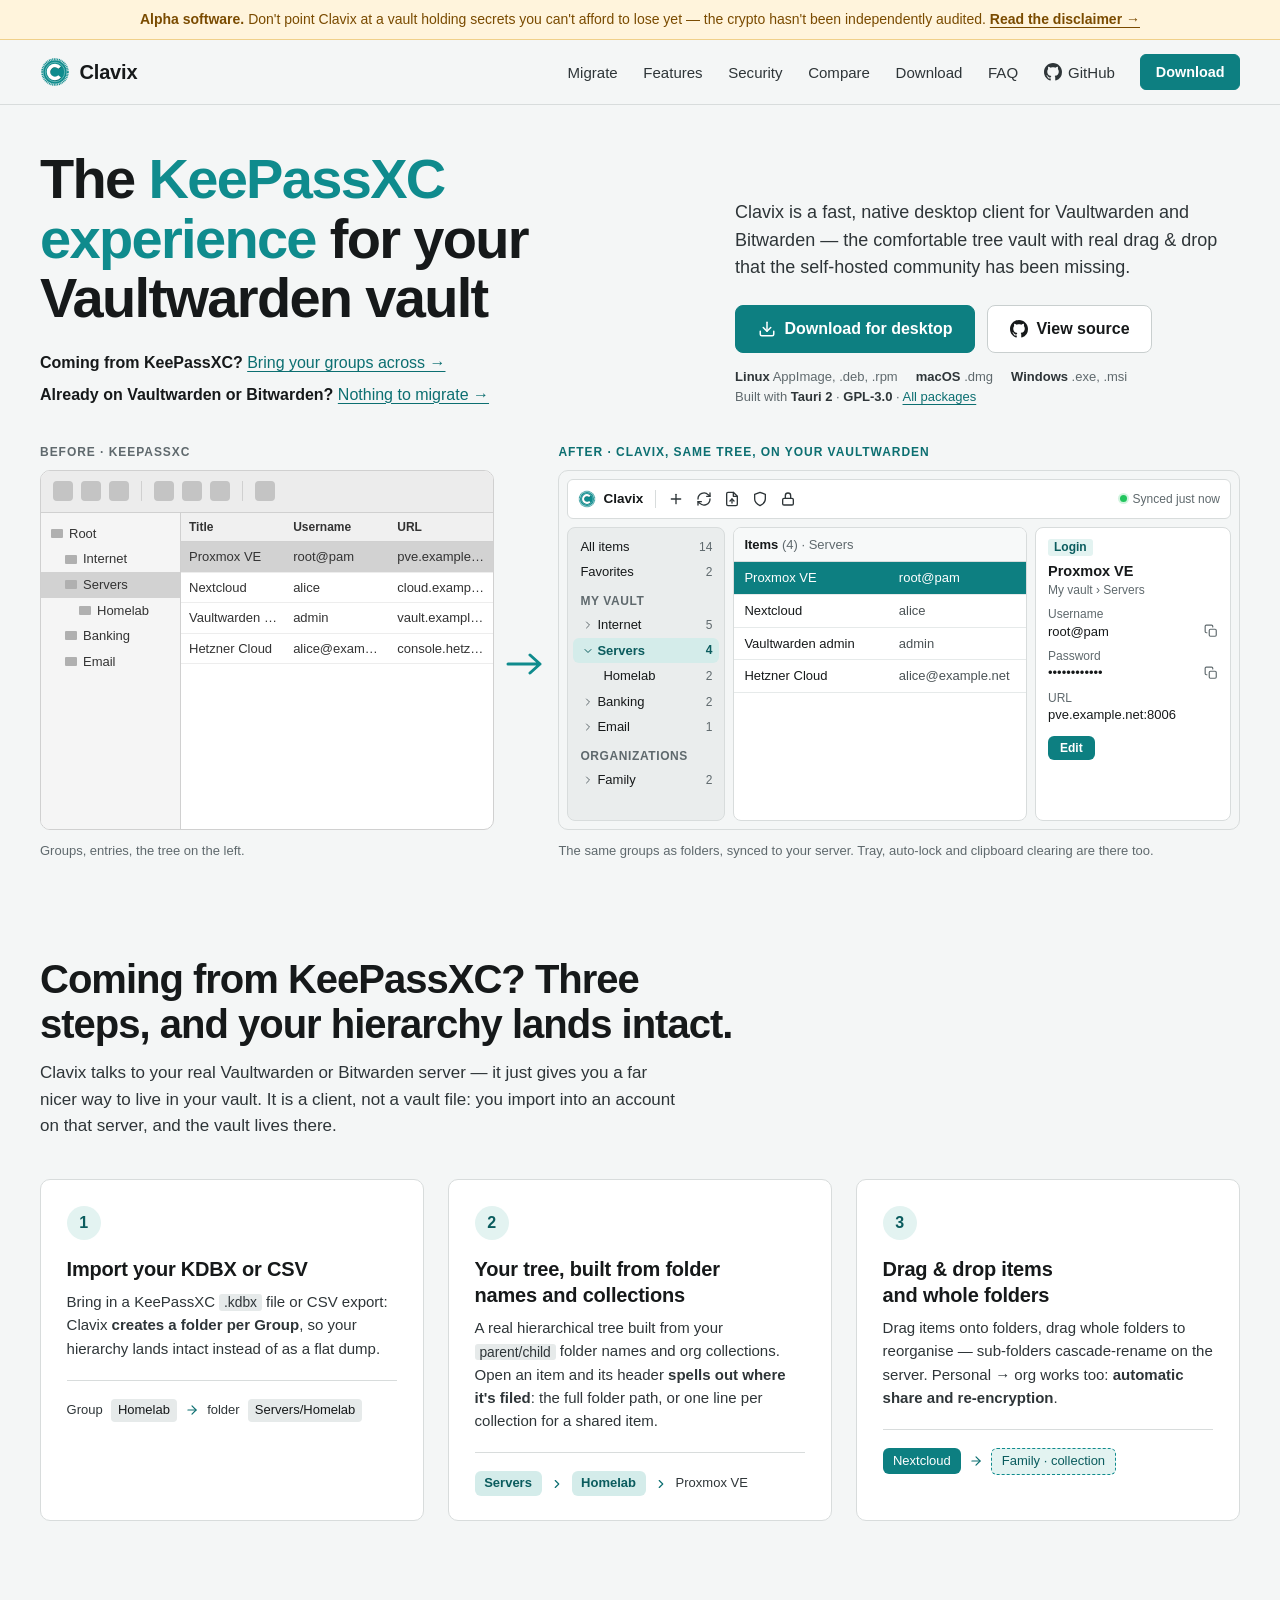
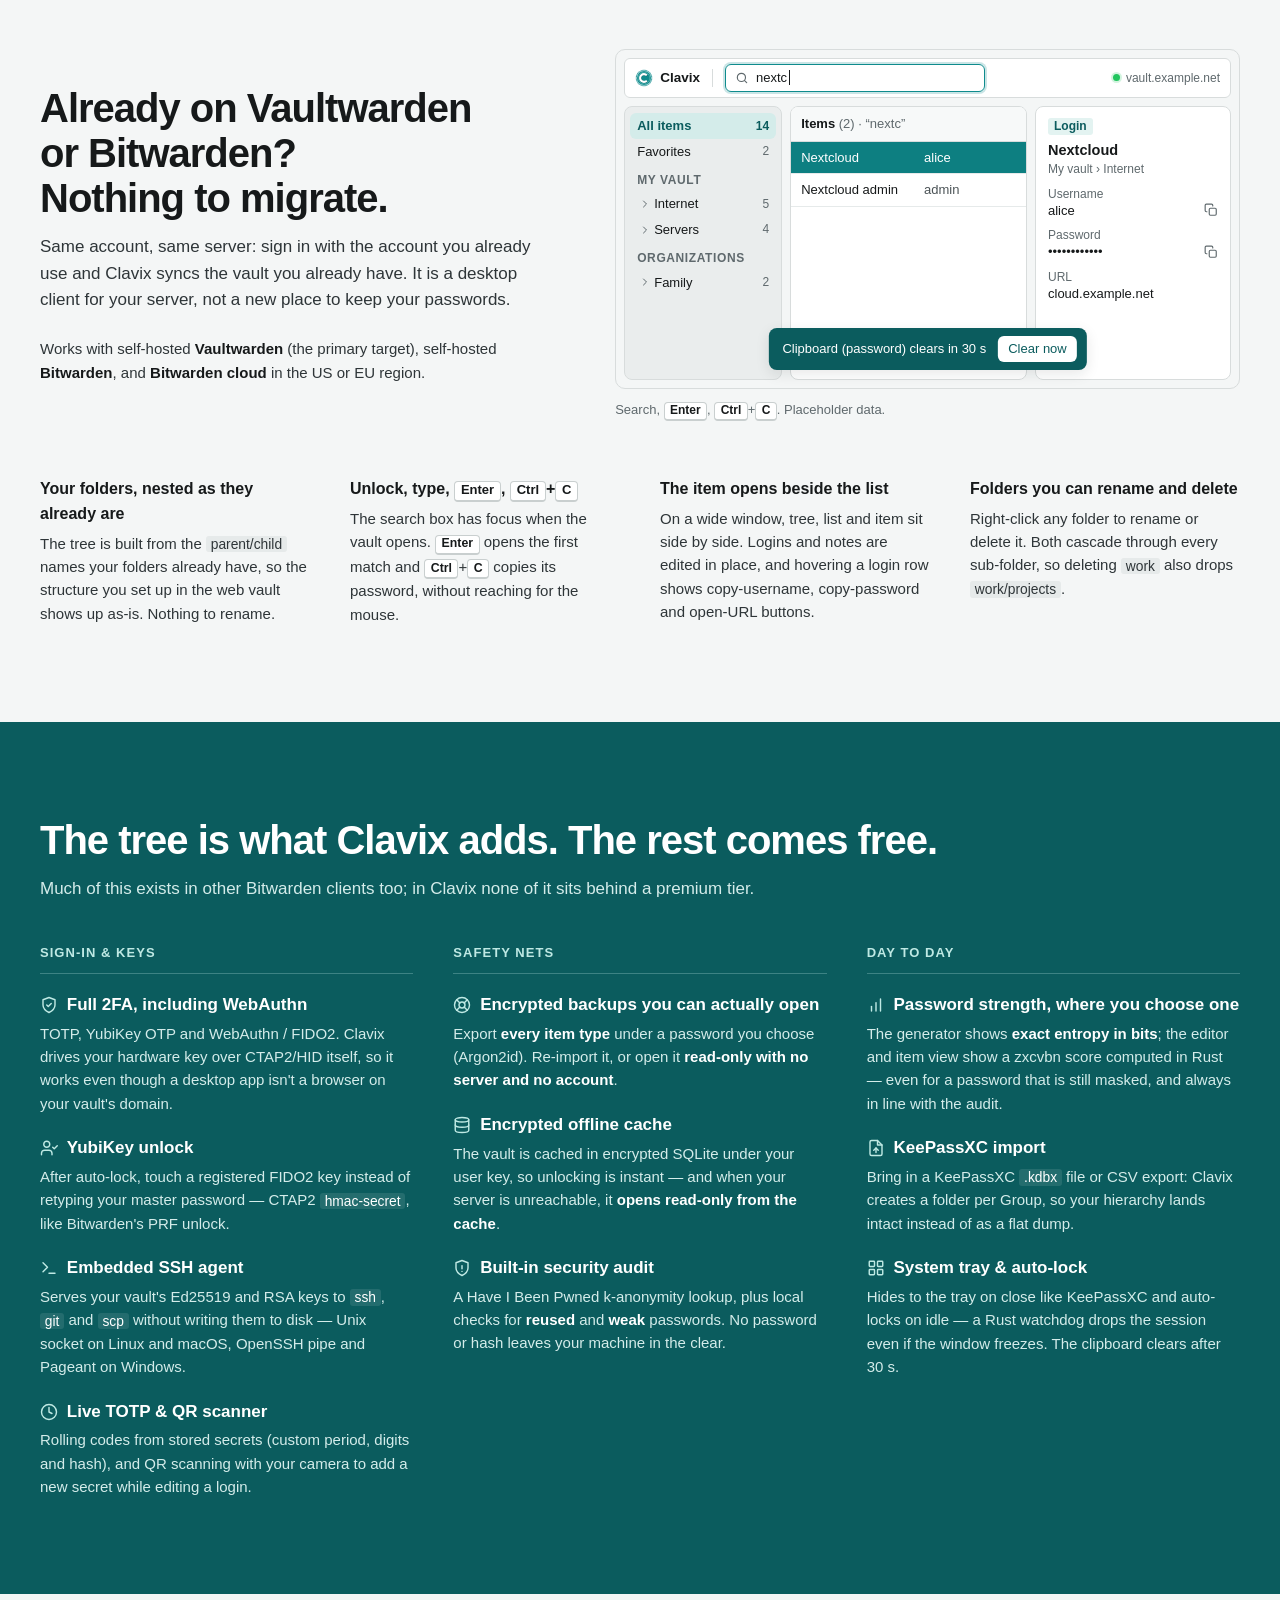
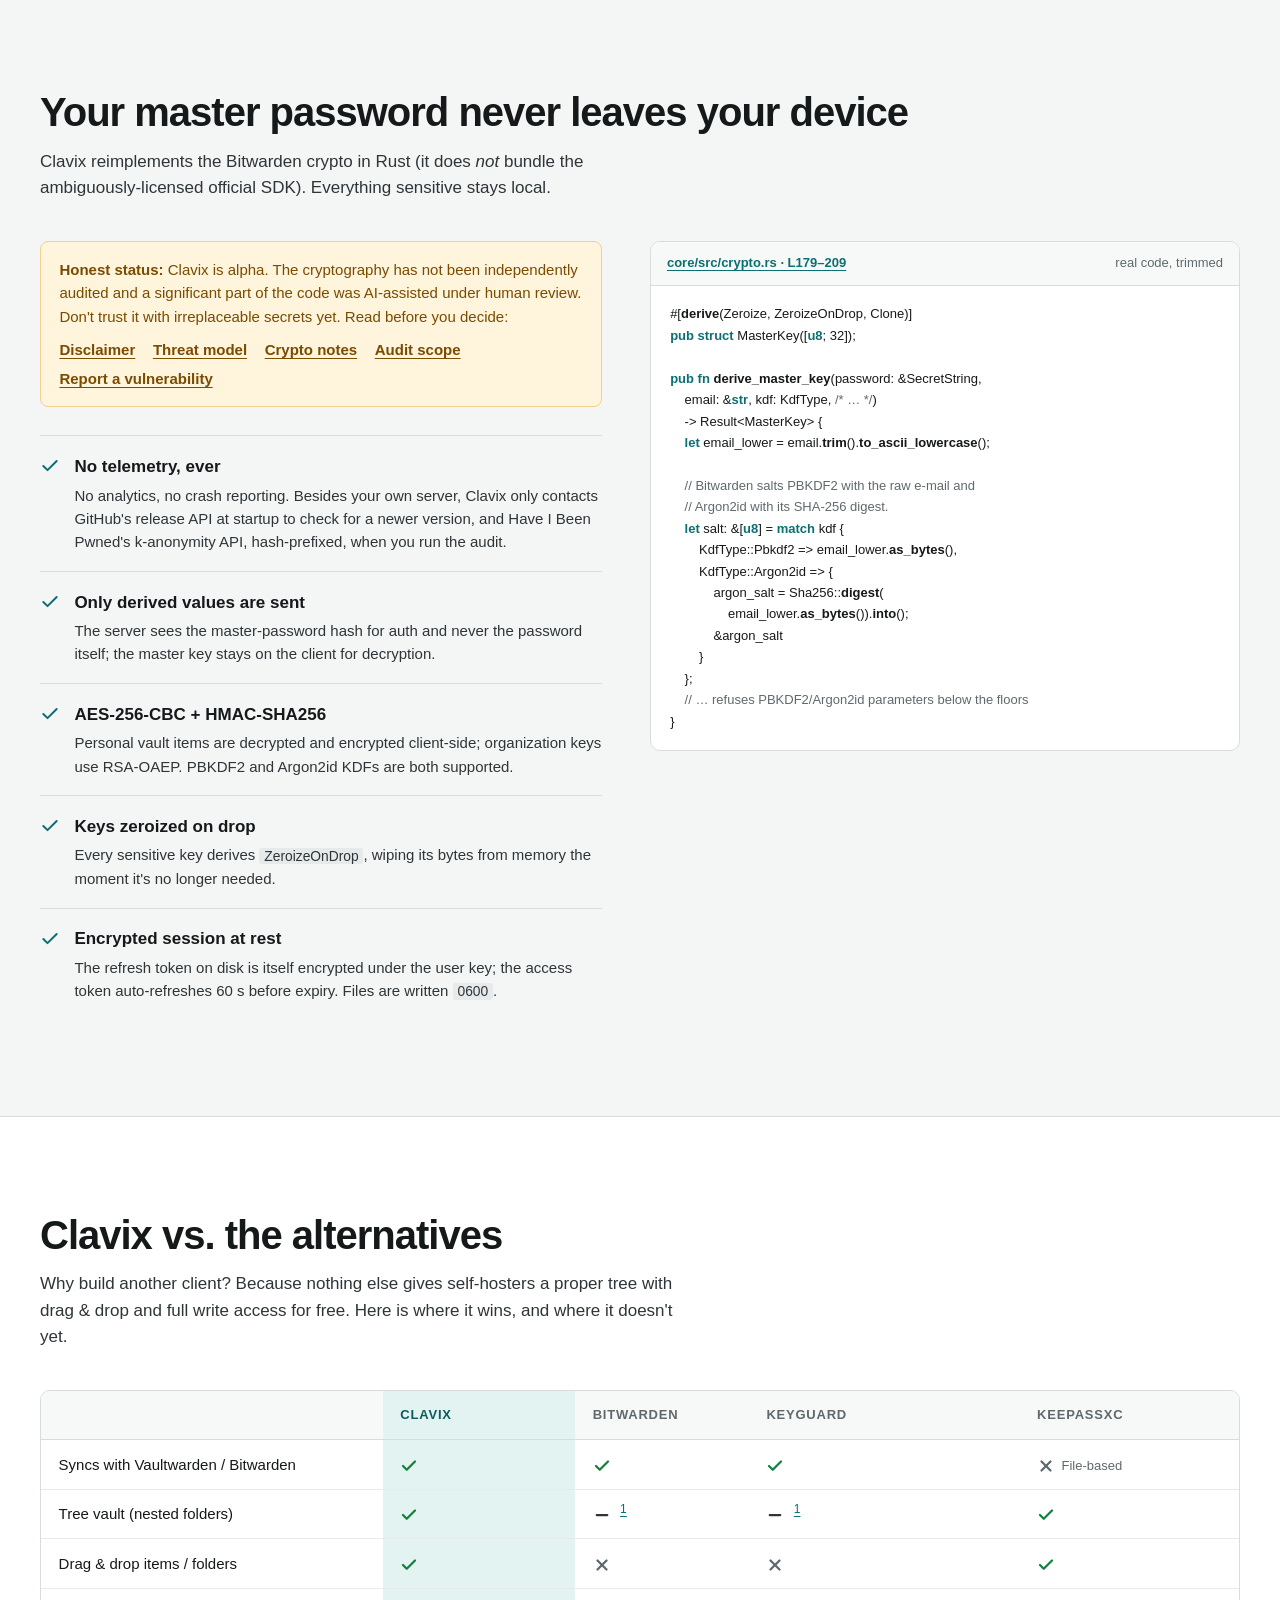
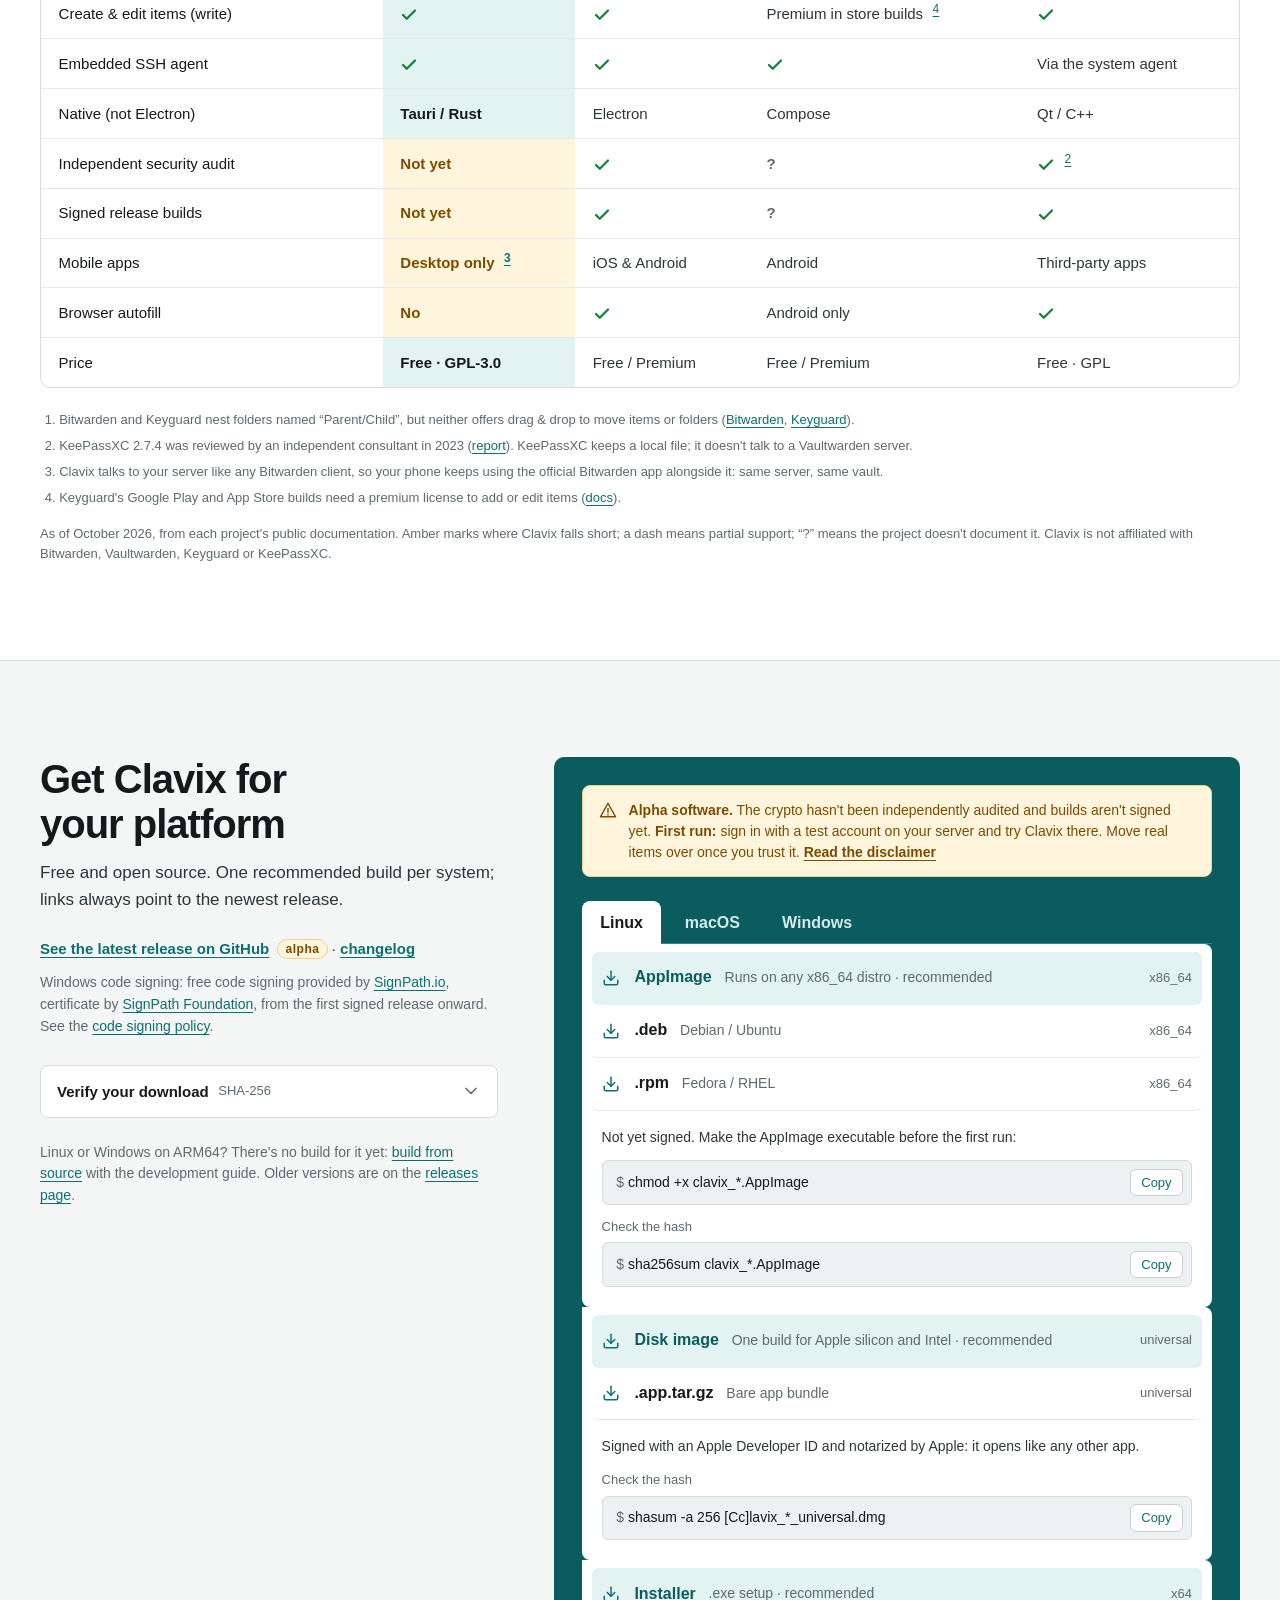
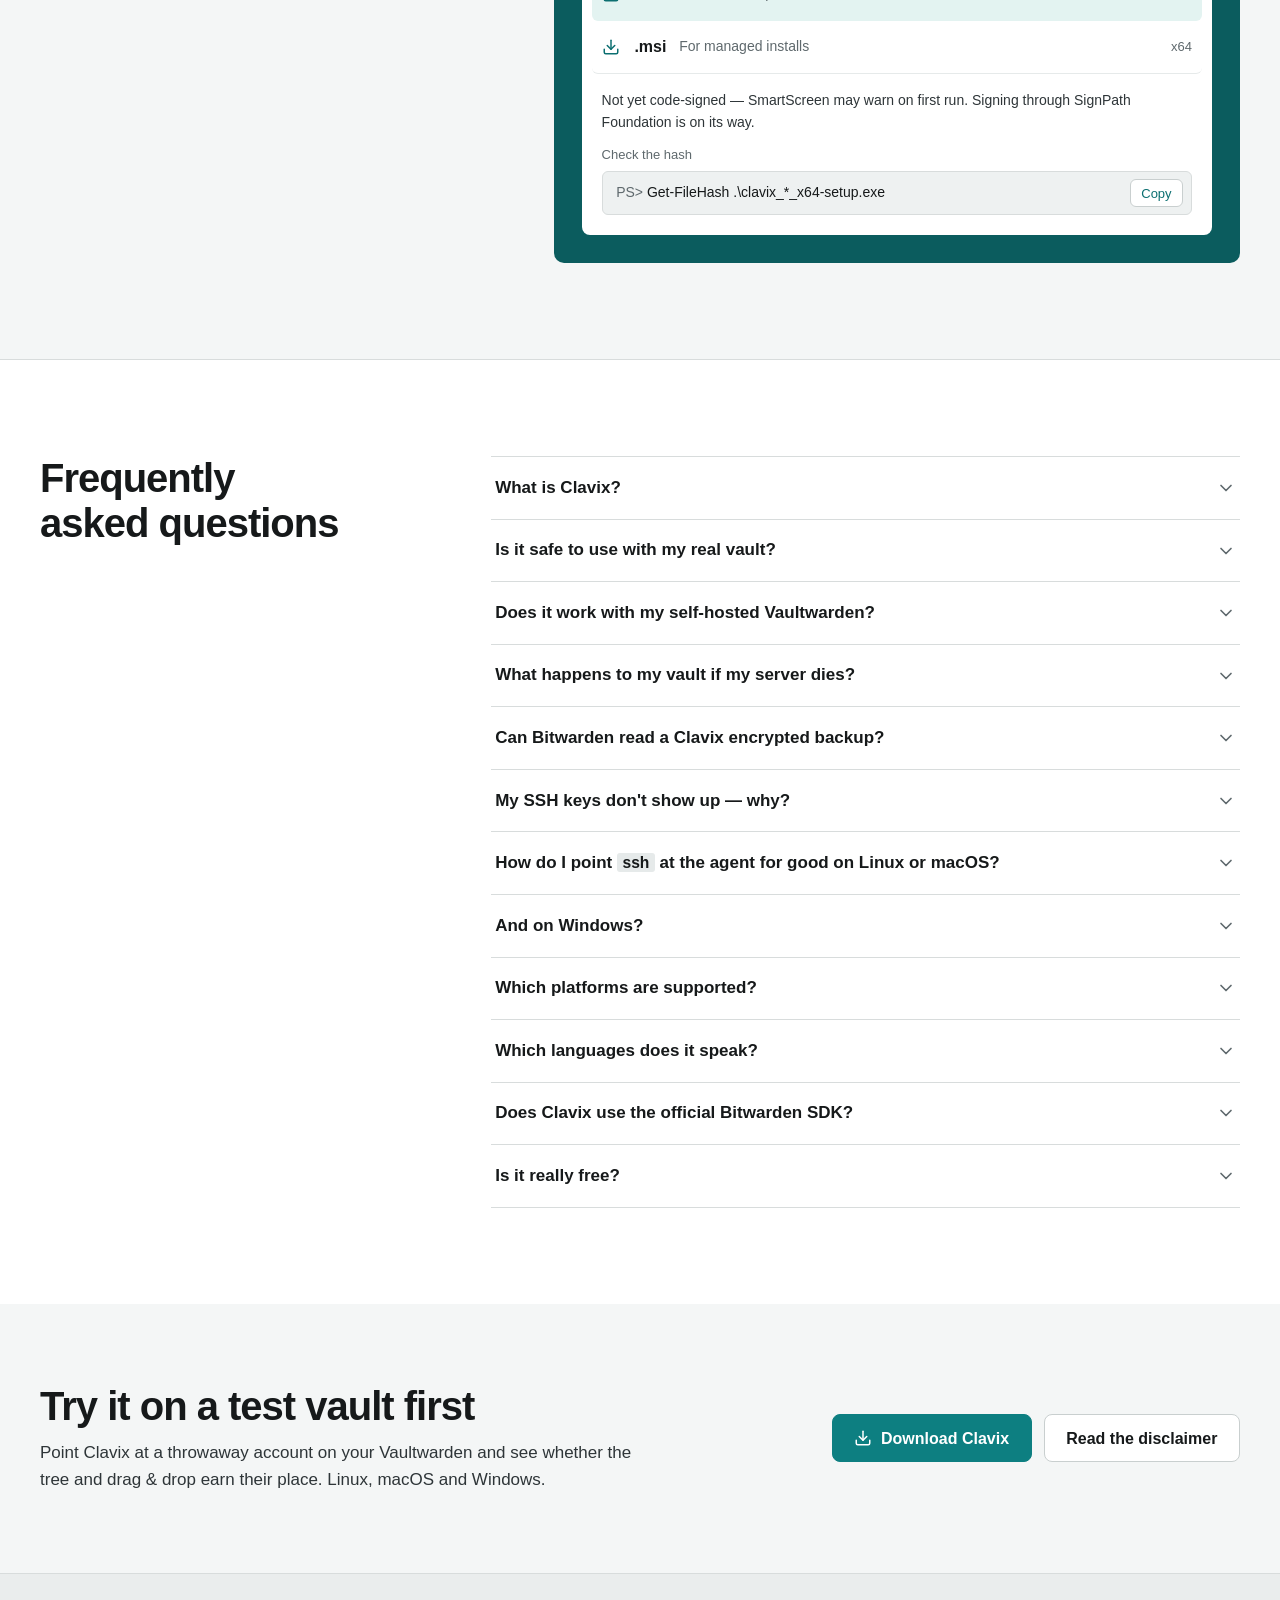
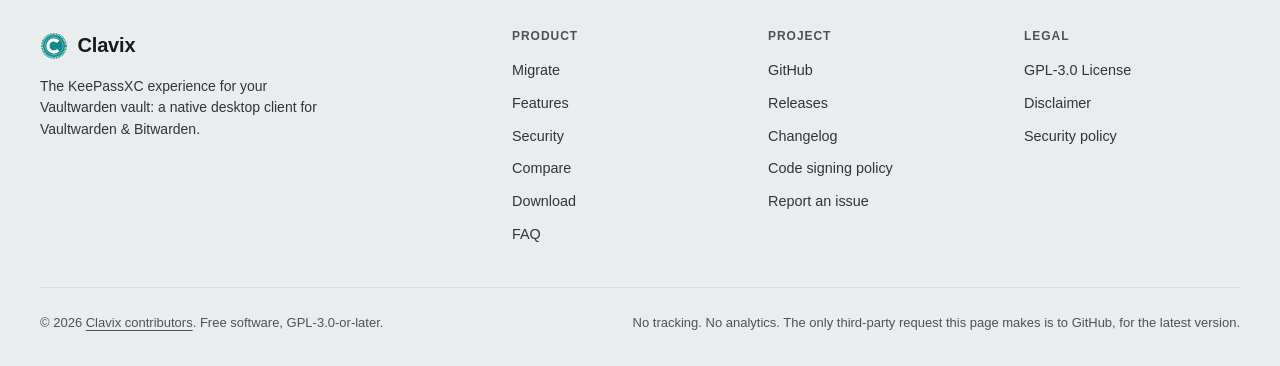
==== commit 982a22db: "macOS: say the app is signed and notarized, match both dmg names The macOS build is signed with a De" ====
--- a/index.html
+++ b/index.html
@@ -500,8 +500,8 @@
               <a class="dl-pkg dl-main" data-ext=".dmg" href="https://github.com/clavix-org/clavix/releases/latest"><svg class="dl-ico" width="18" height="18" aria-hidden="true"><use href="#i-dl"/></svg><span class="dl-name">Disk image</span><span class="dl-desc">One build for Apple silicon and Intel · recommended</span><span class="fmt"><span class="dl-size"></span>universal</span></a>
               <a class="dl-pkg" data-ext=".app.tar.gz" href="https://github.com/clavix-org/clavix/releases/latest"><svg class="dl-ico" width="18" height="18" aria-hidden="true"><use href="#i-dl"/></svg><span class="dl-name">.app.tar.gz</span><span class="dl-desc">Bare app bundle</span><span class="fmt"><span class="dl-size"></span>universal</span></a>
             </div>
-            <p class="dl-note">Not yet signed or notarized by Apple, so macOS blocks the first launch: open <em>System Settings → Privacy &amp; Security</em> and click <em>Open Anyway</em>.</p>
-            <div class="cmd"><span class="cmd-label">Check the hash</span><div class="cmd-chip"><code><span class="cmd-ps" aria-hidden="true">$ </span>shasum -a 256 clavix_*_universal.dmg</code><button type="button" class="copy" data-copy="shasum -a 256 clavix_*_universal.dmg">Copy</button></div></div>
+            <p class="dl-note">Signed with an Apple Developer ID and notarized by Apple: it opens like any other app.</p>
+            <div class="cmd"><span class="cmd-label">Check the hash</span><div class="cmd-chip"><code><span class="cmd-ps" aria-hidden="true">$ </span>shasum -a 256 [Cc]lavix_*_universal.dmg</code><button type="button" class="copy" data-copy="shasum -a 256 [Cc]lavix_*_universal.dmg">Copy</button></div></div>
           </div>
 
           <div class="dl-card" id="dl-windows" role="tabpanel" aria-labelledby="tab-windows" data-card="windows">
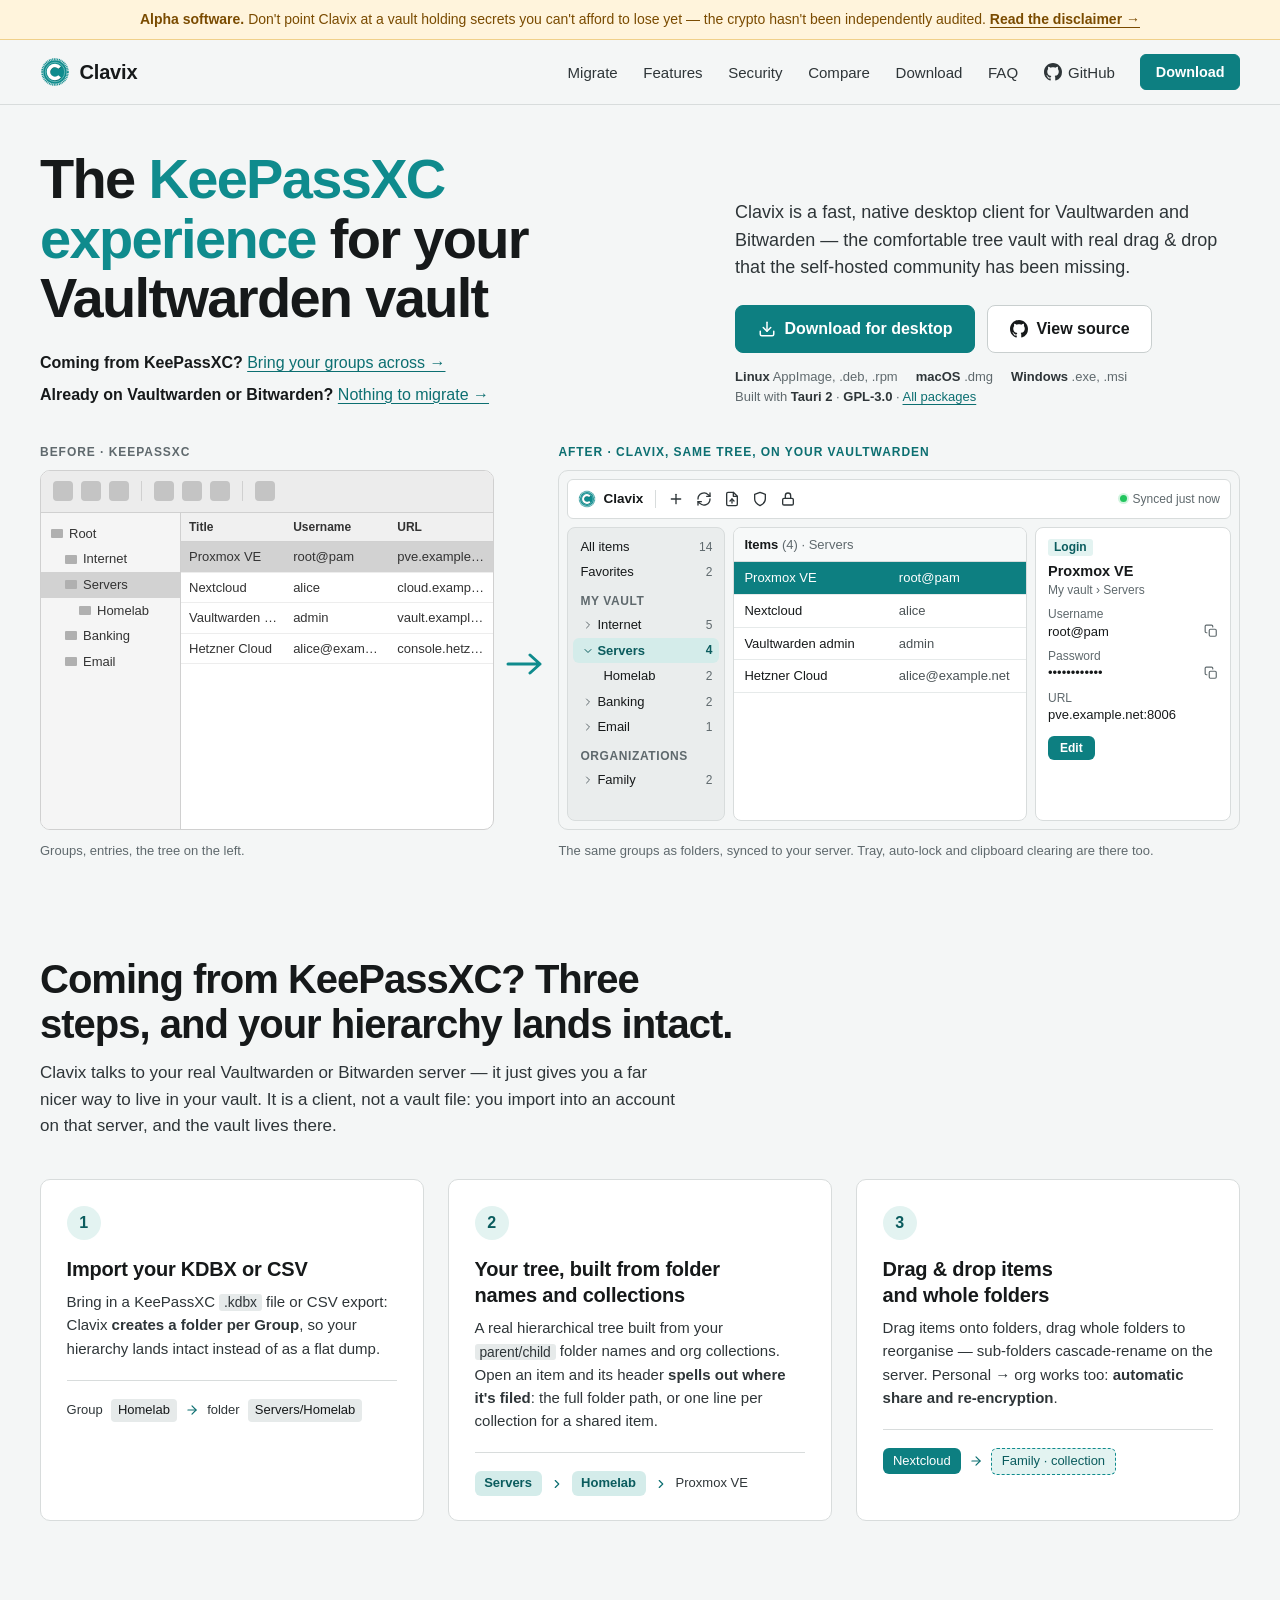
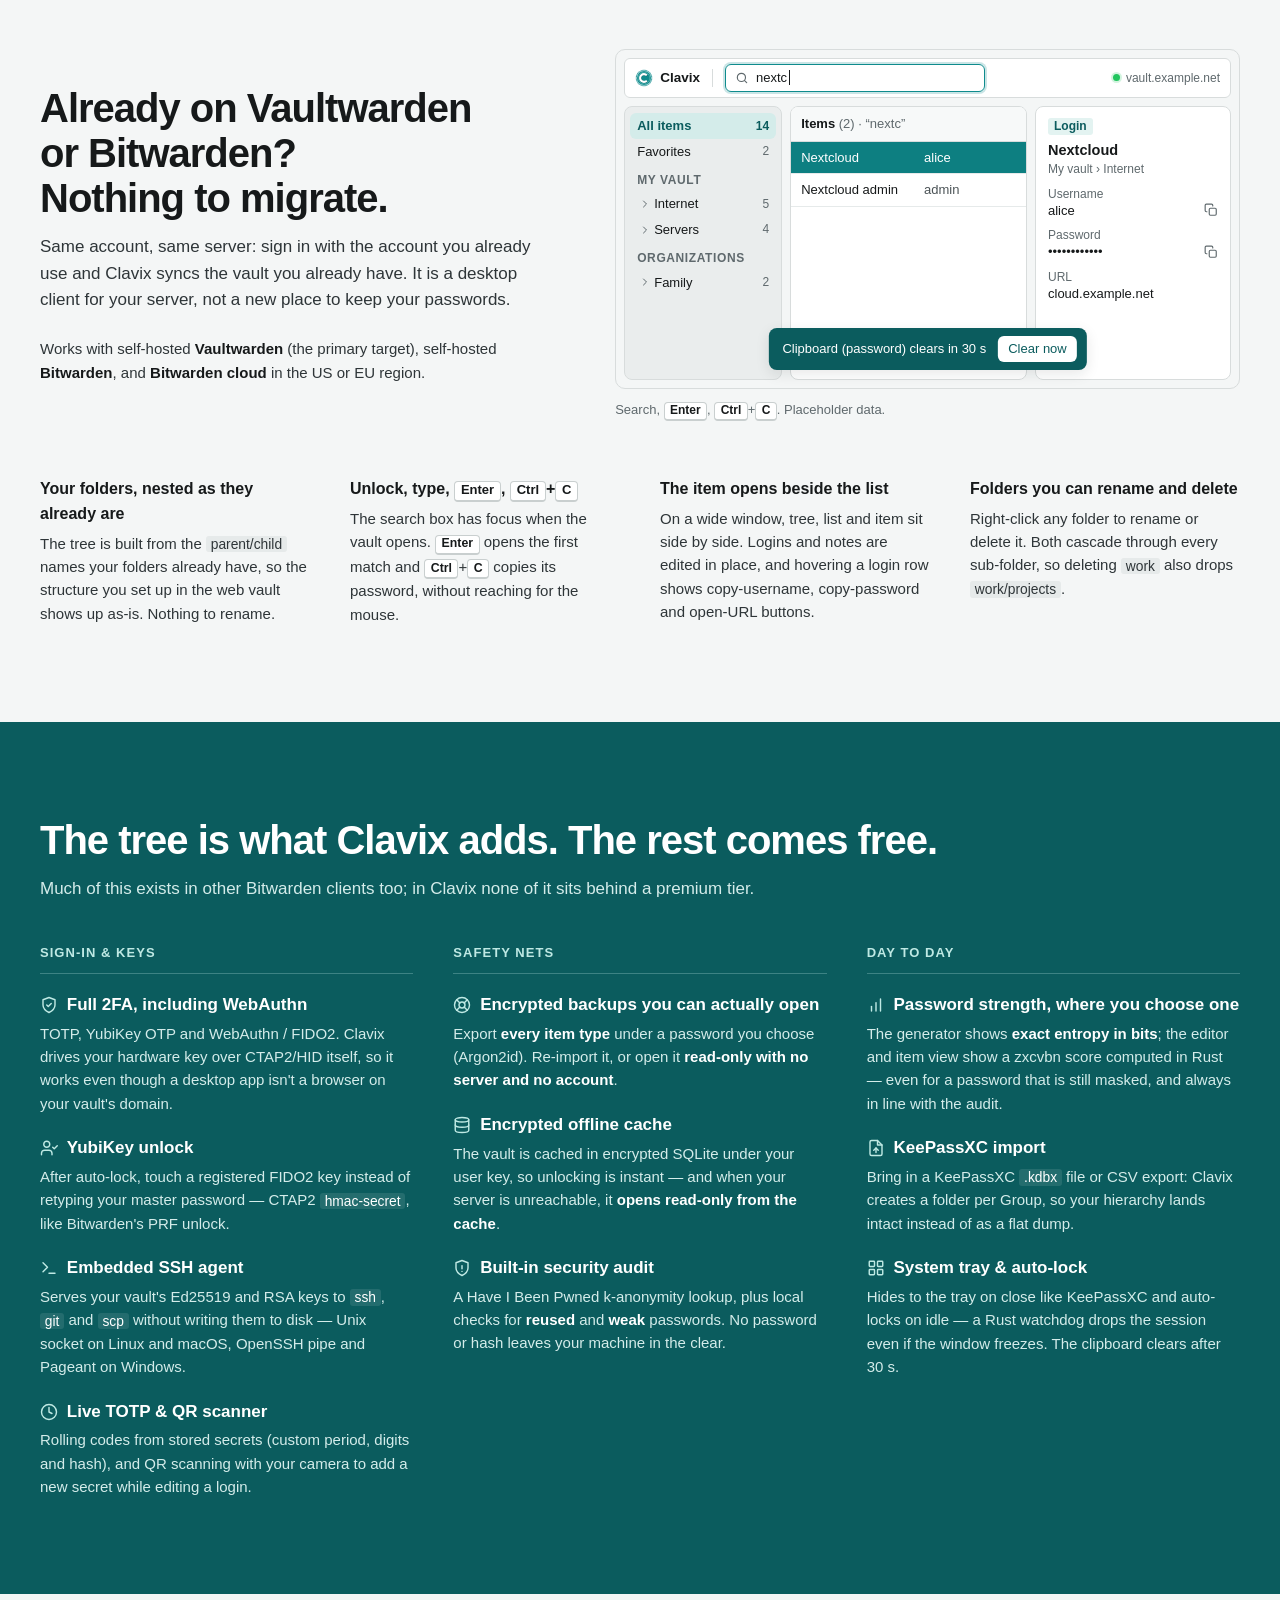
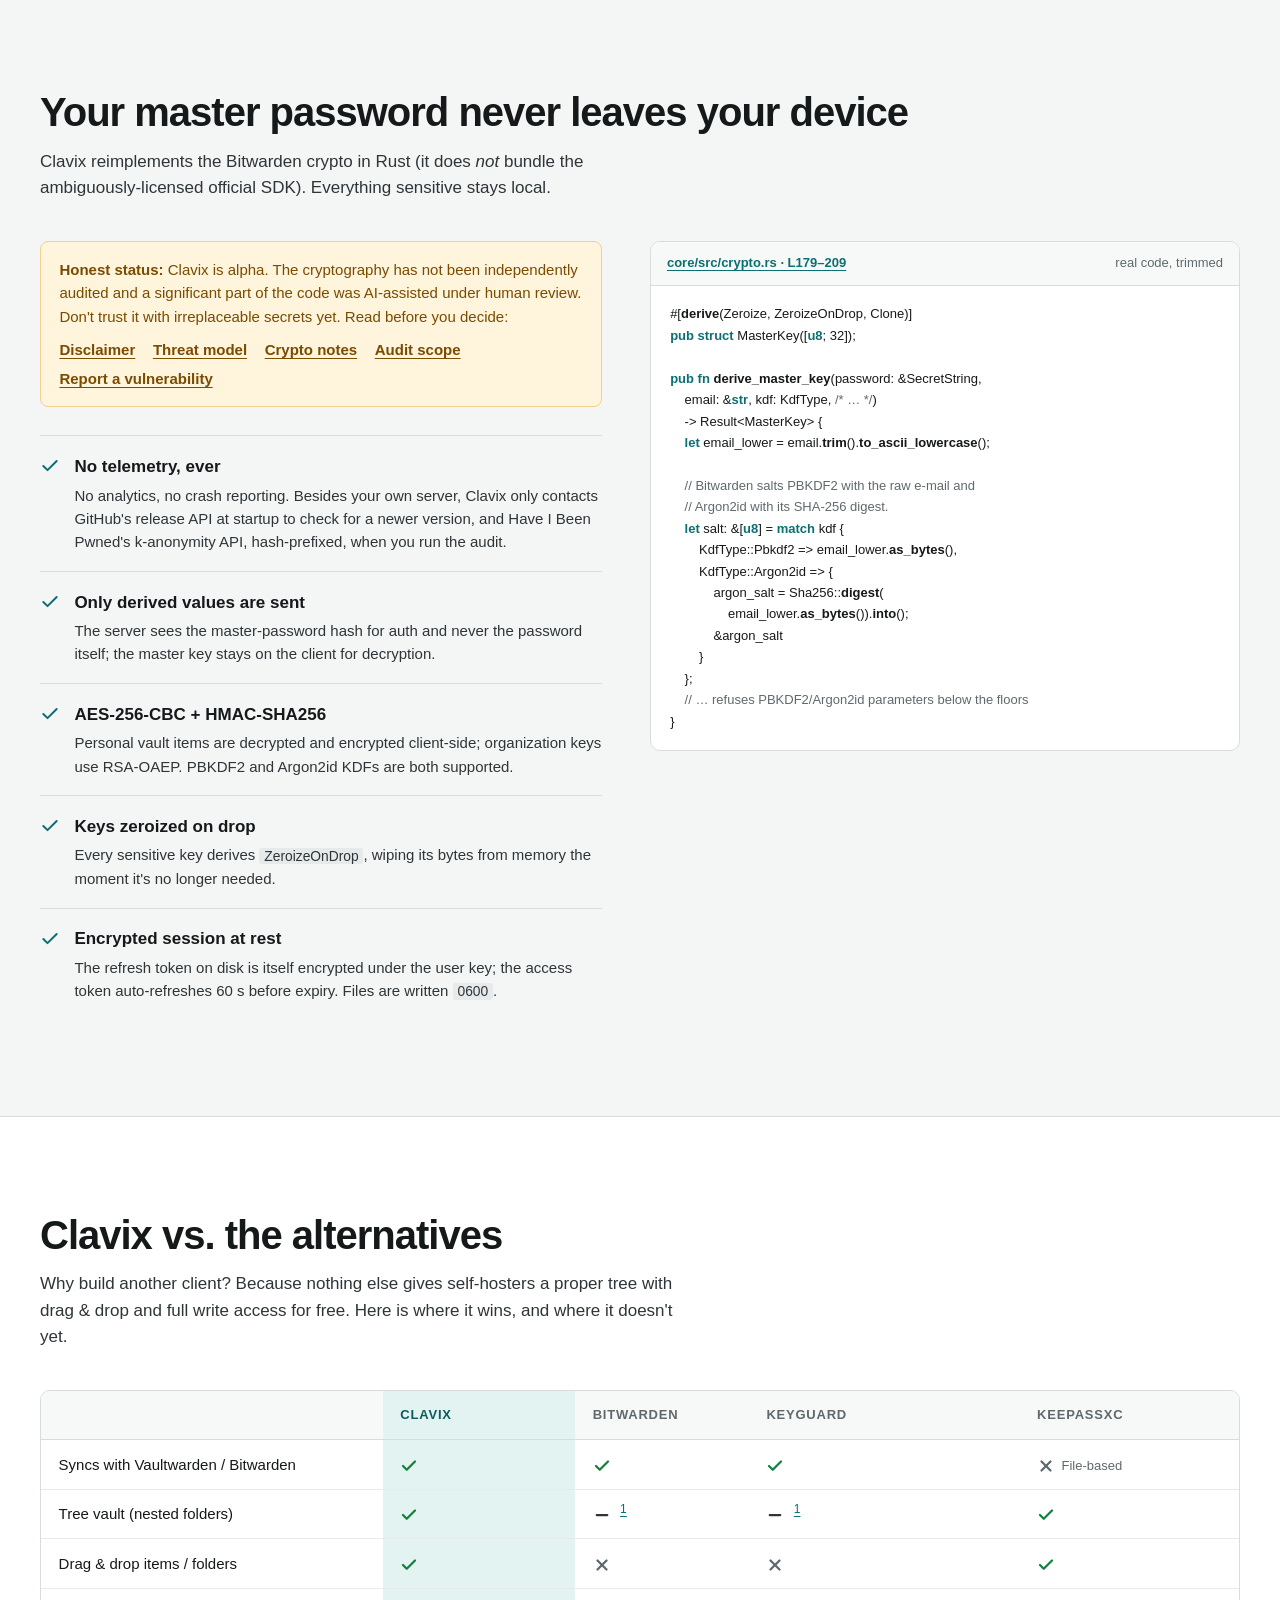
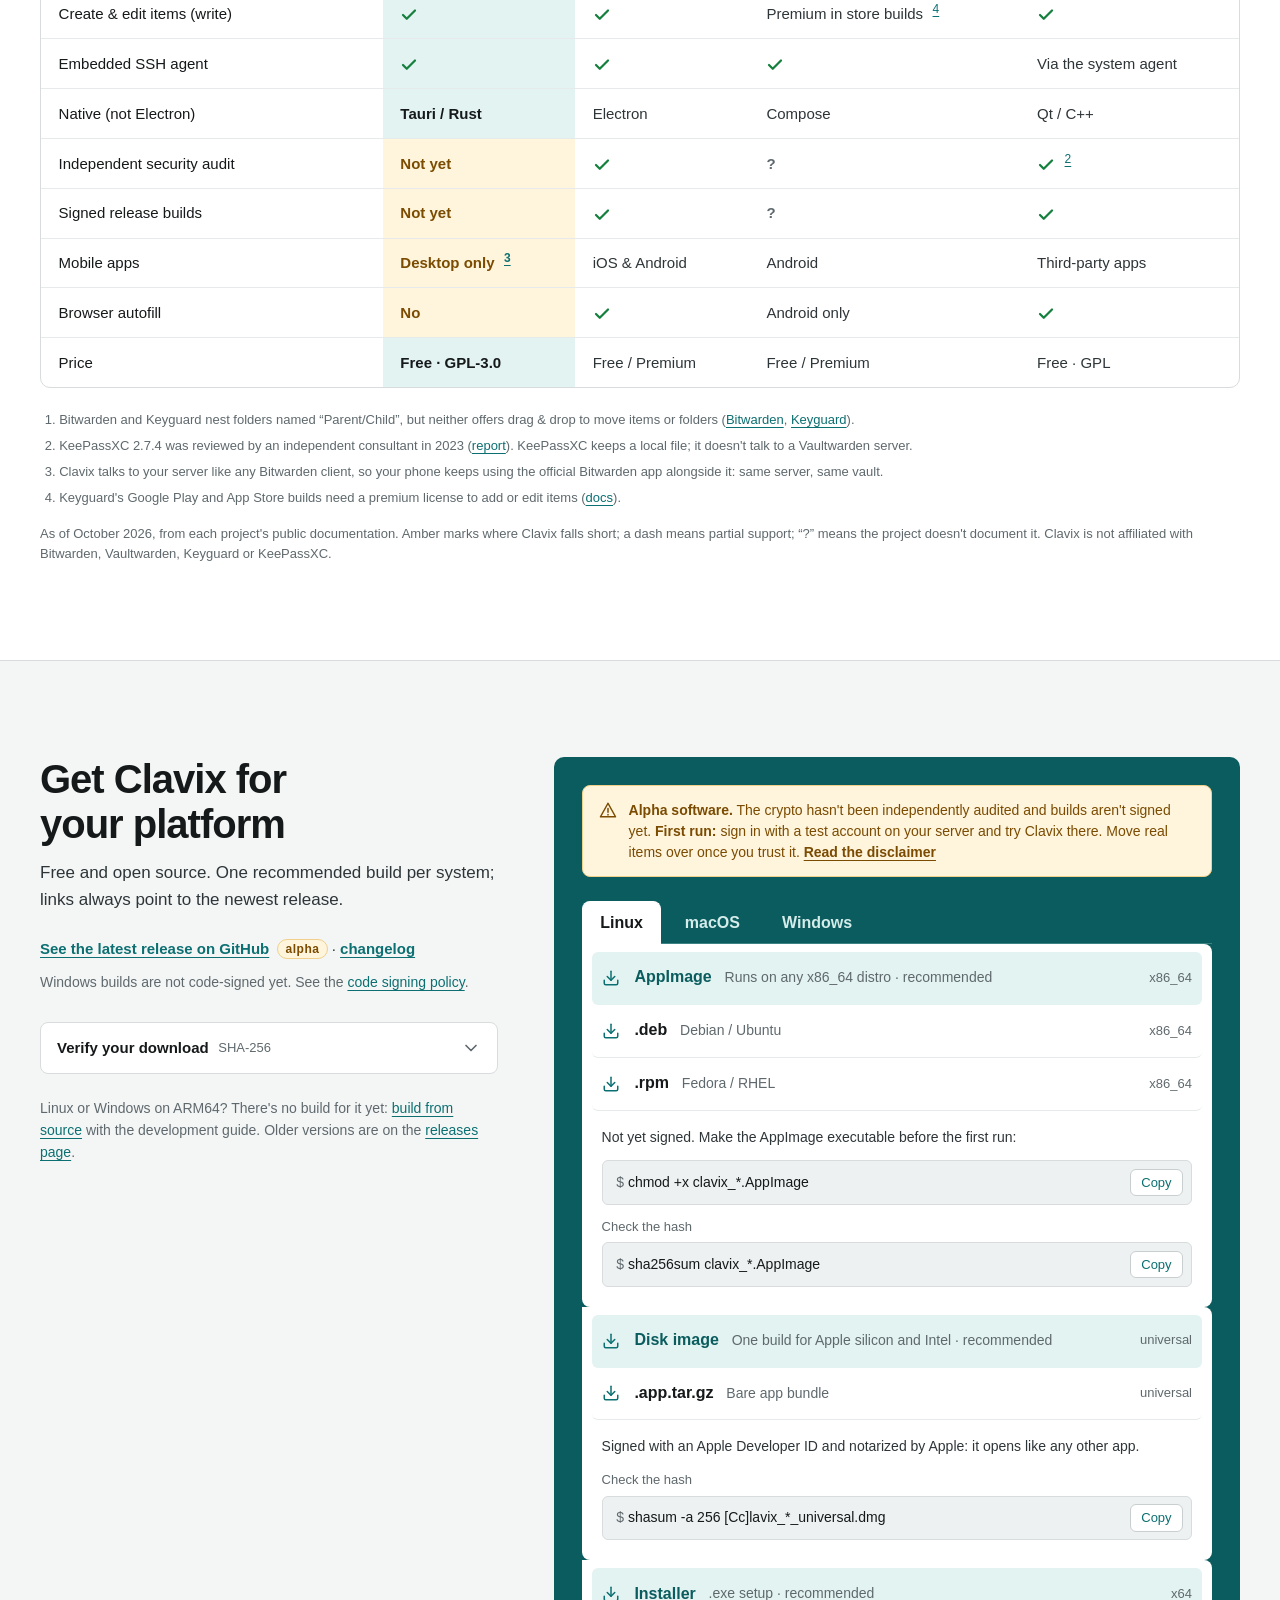
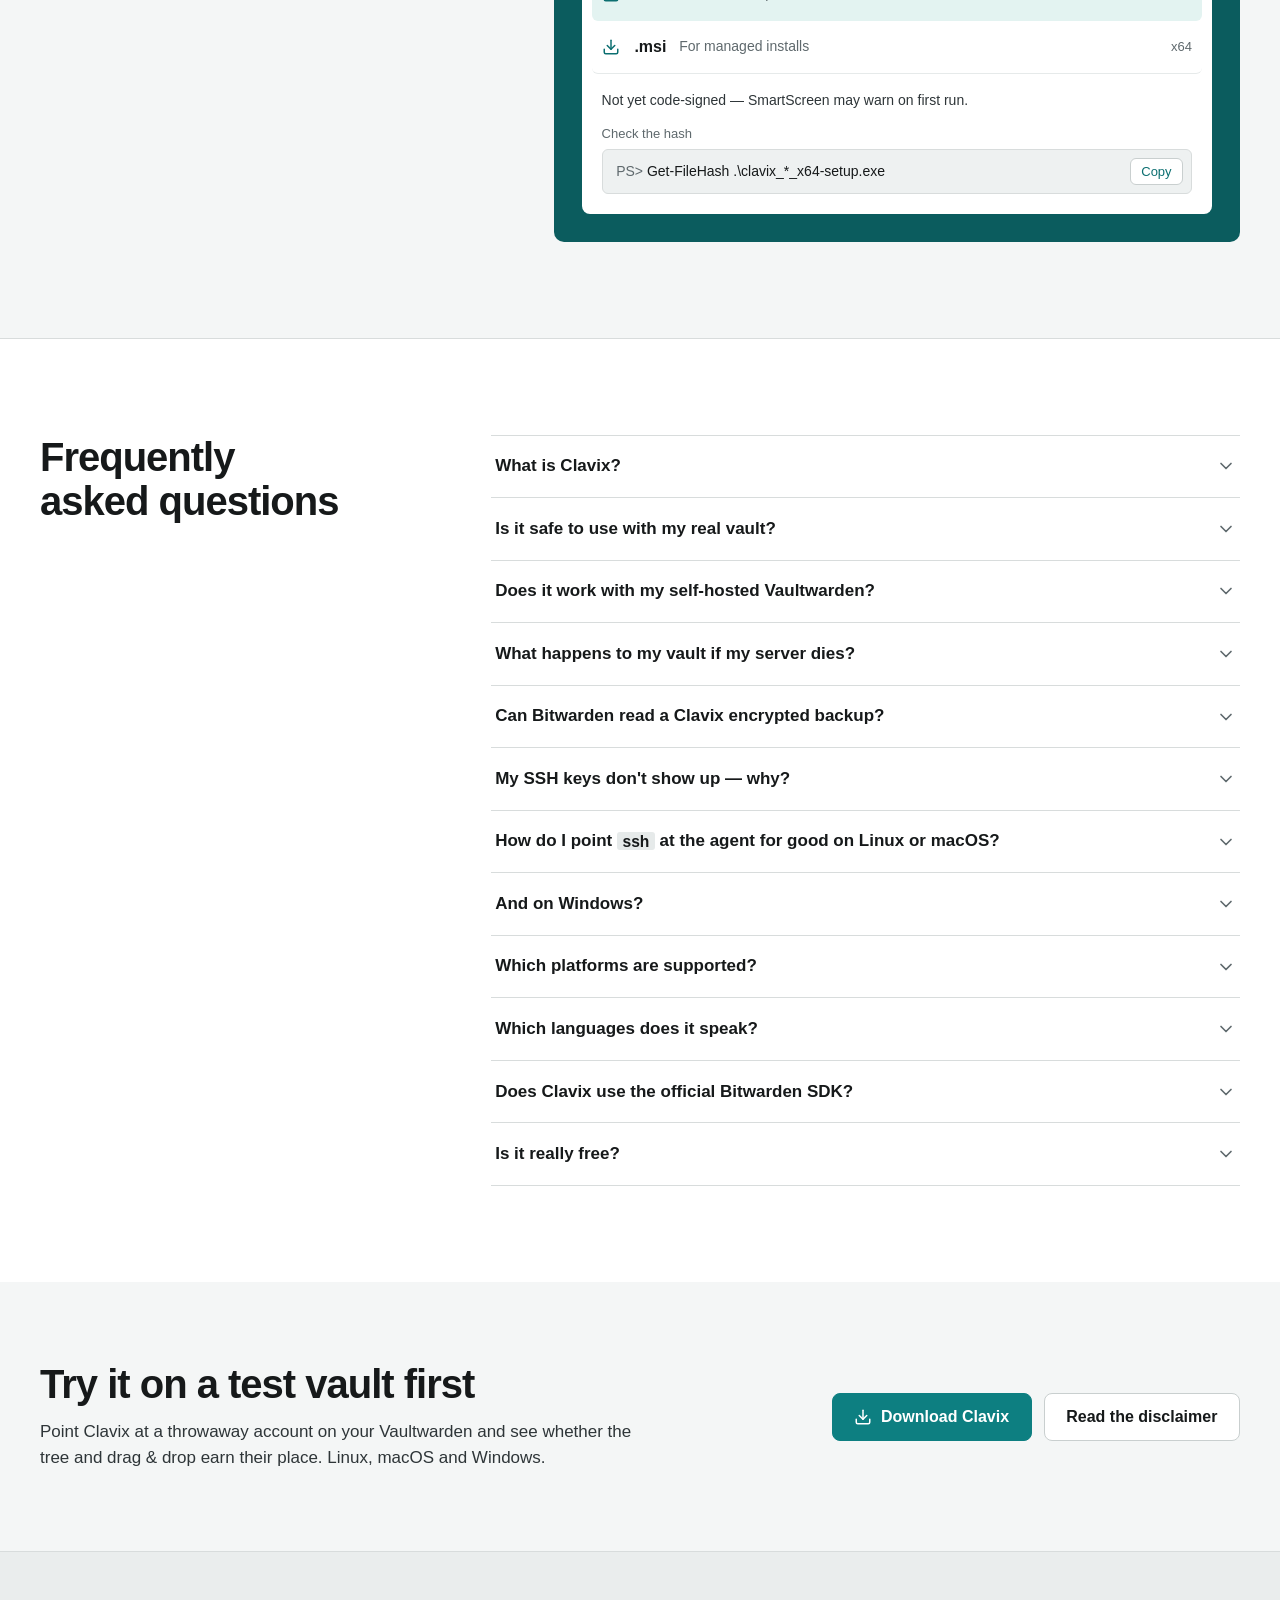
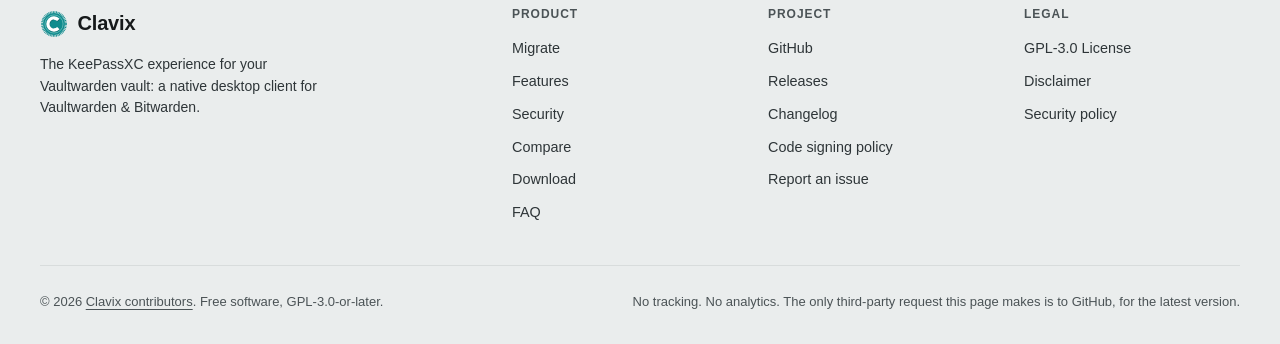
==== commit 7ad1fb9c: "Remove the SignPath Foundation mentions from the download section SignPath Foundation turned the pro" ====
--- a/index.html
+++ b/index.html
@@ -458,7 +458,7 @@
           <h2 id="download-title">Get Clavix for your platform</h2>
           <p class="section-sub">Free and open source. One recommended build per system; links always point to the newest release.</p>
           <p class="dl-version" id="dl-version"><span id="dl-prefix" hidden>Latest release: </span><a id="dl-tag" href="https://github.com/clavix-org/clavix/releases/latest">See the latest release on GitHub</a><span id="dl-date"></span> <span class="chip-alpha">alpha</span> · <a href="https://github.com/clavix-org/clavix/blob/master/CHANGELOG.md" target="_blank" rel="noopener noreferrer">changelog</a></p>
-          <p class="dl-signing">Windows code signing: free code signing provided by <a href="https://about.signpath.io" target="_blank" rel="noopener noreferrer">SignPath.io</a>, certificate by <a href="https://signpath.org" target="_blank" rel="noopener noreferrer">SignPath Foundation</a>, from the first signed release onward. See the <a href="https://github.com/clavix-org/clavix/blob/master/CODE_SIGNING.md" target="_blank" rel="noopener noreferrer">code signing policy</a>.</p>
+          <p class="dl-signing">Windows builds are not code-signed yet. See the <a href="https://github.com/clavix-org/clavix/blob/master/CODE_SIGNING.md" target="_blank" rel="noopener noreferrer">code signing policy</a>.</p>
           <details class="dl-verify" id="dl-verify">
             <summary>Verify your download <span class="fmt">SHA-256</span> <svg class="chev" width="20" height="20" aria-hidden="true"><use href="#i-chev"/></svg></summary>
             <div class="dl-verify-body">
@@ -510,7 +510,7 @@
               <a class="dl-pkg dl-main" data-ext="-setup.exe" href="https://github.com/clavix-org/clavix/releases/latest"><svg class="dl-ico" width="18" height="18" aria-hidden="true"><use href="#i-dl"/></svg><span class="dl-name">Installer</span><span class="dl-desc">.exe setup · recommended</span><span class="fmt"><span class="dl-size"></span>x64</span></a>
               <a class="dl-pkg" data-ext=".msi" href="https://github.com/clavix-org/clavix/releases/latest"><svg class="dl-ico" width="18" height="18" aria-hidden="true"><use href="#i-dl"/></svg><span class="dl-name">.msi</span><span class="dl-desc">For managed installs</span><span class="fmt"><span class="dl-size"></span>x64</span></a>
             </div>
-            <p class="dl-note">Not yet code-signed — SmartScreen may warn on first run. Signing through SignPath Foundation is on its way.</p>
+            <p class="dl-note">Not yet code-signed — SmartScreen may warn on first run.</p>
             <div class="cmd"><span class="cmd-label">Check the hash</span><div class="cmd-chip"><code><span class="cmd-ps" aria-hidden="true">PS&gt; </span>Get-FileHash .\clavix_*_x64-setup.exe</code><button type="button" class="copy" data-copy="Get-FileHash .\clavix_*_x64-setup.exe">Copy</button></div></div>
           </div>
         </div>
